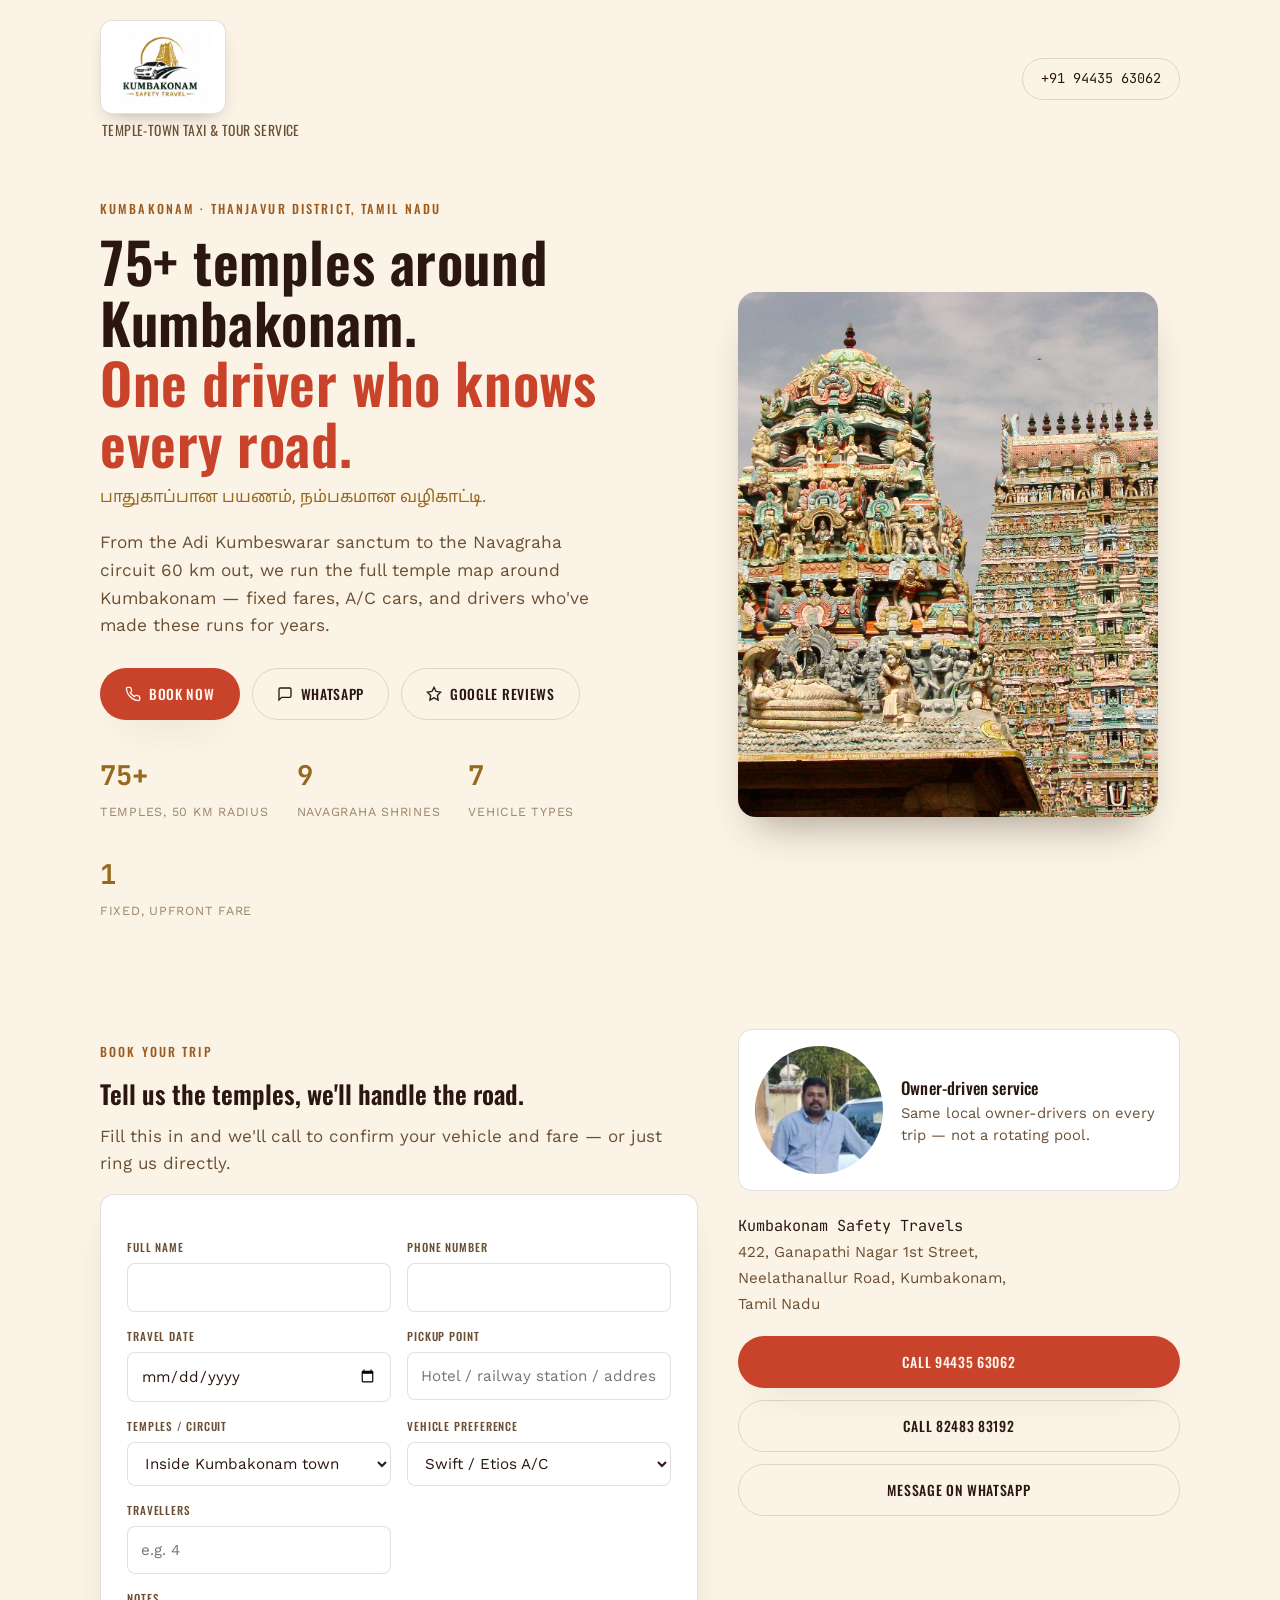
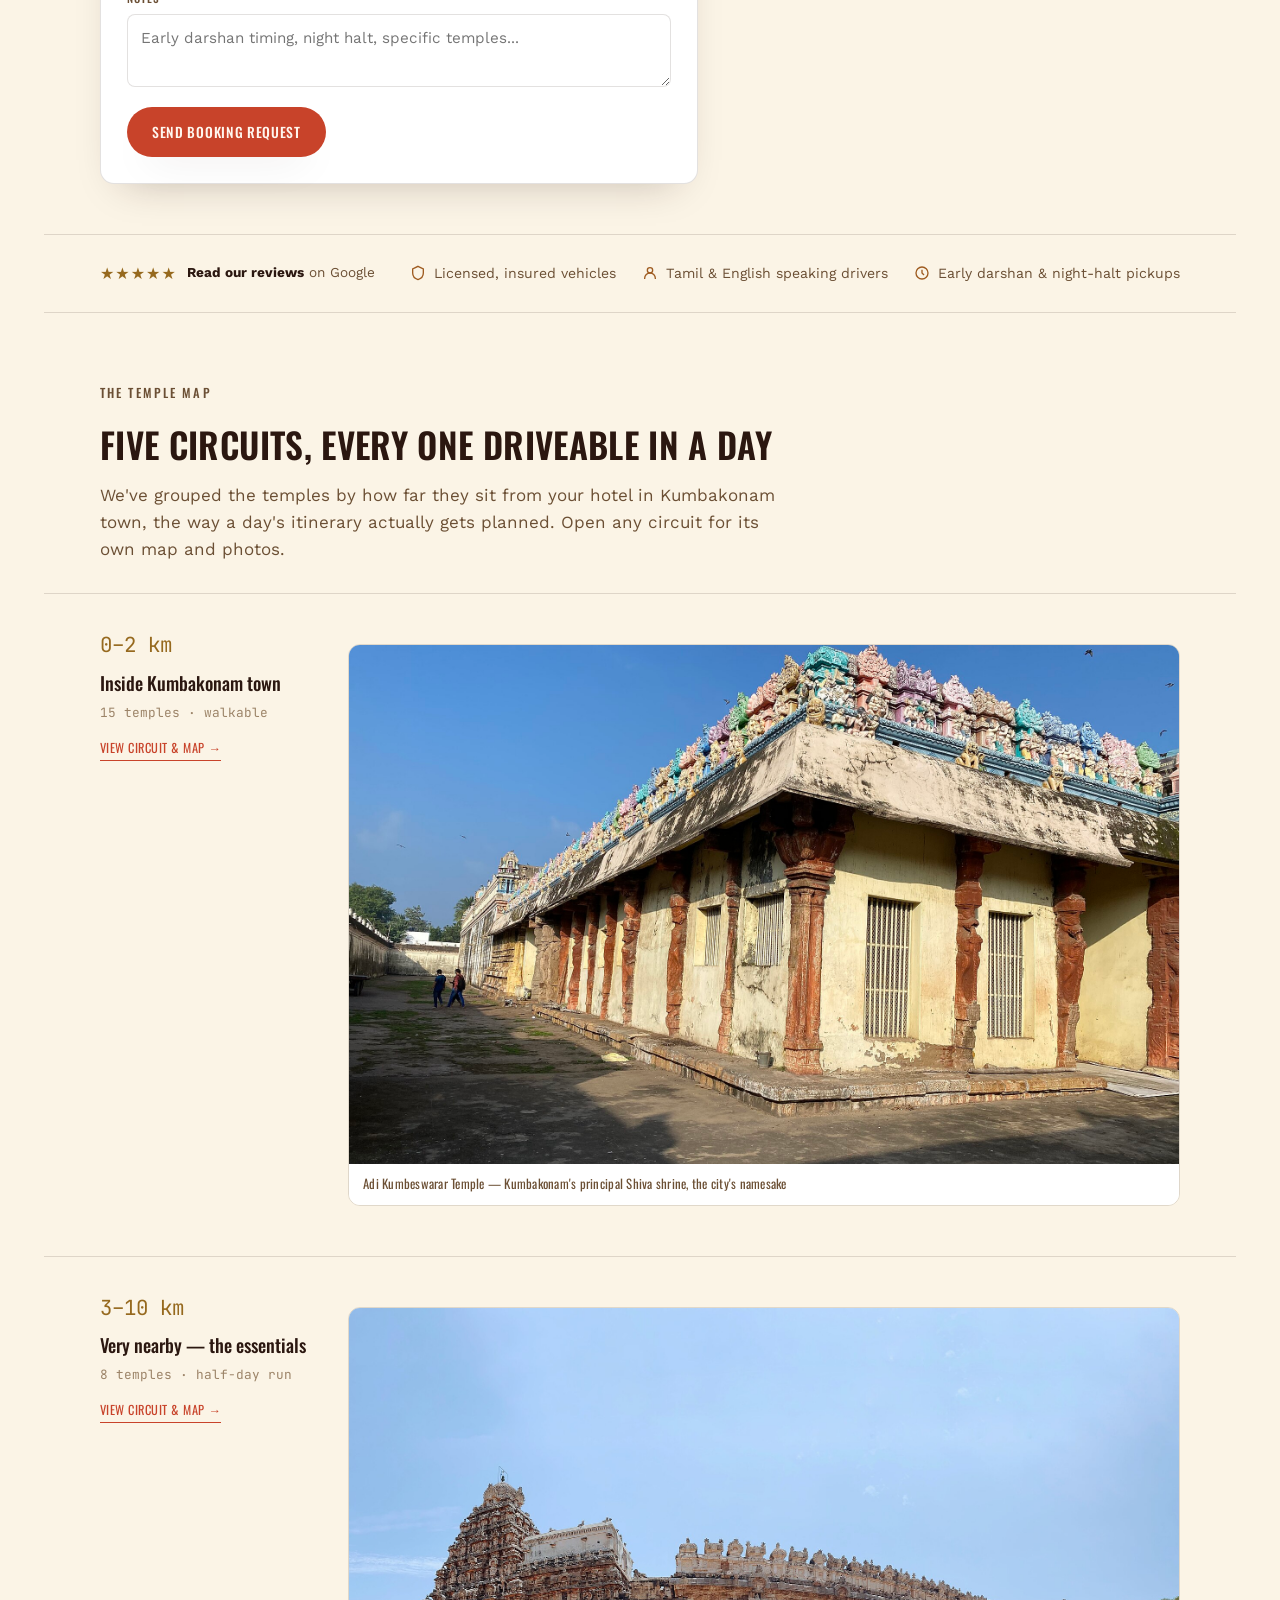
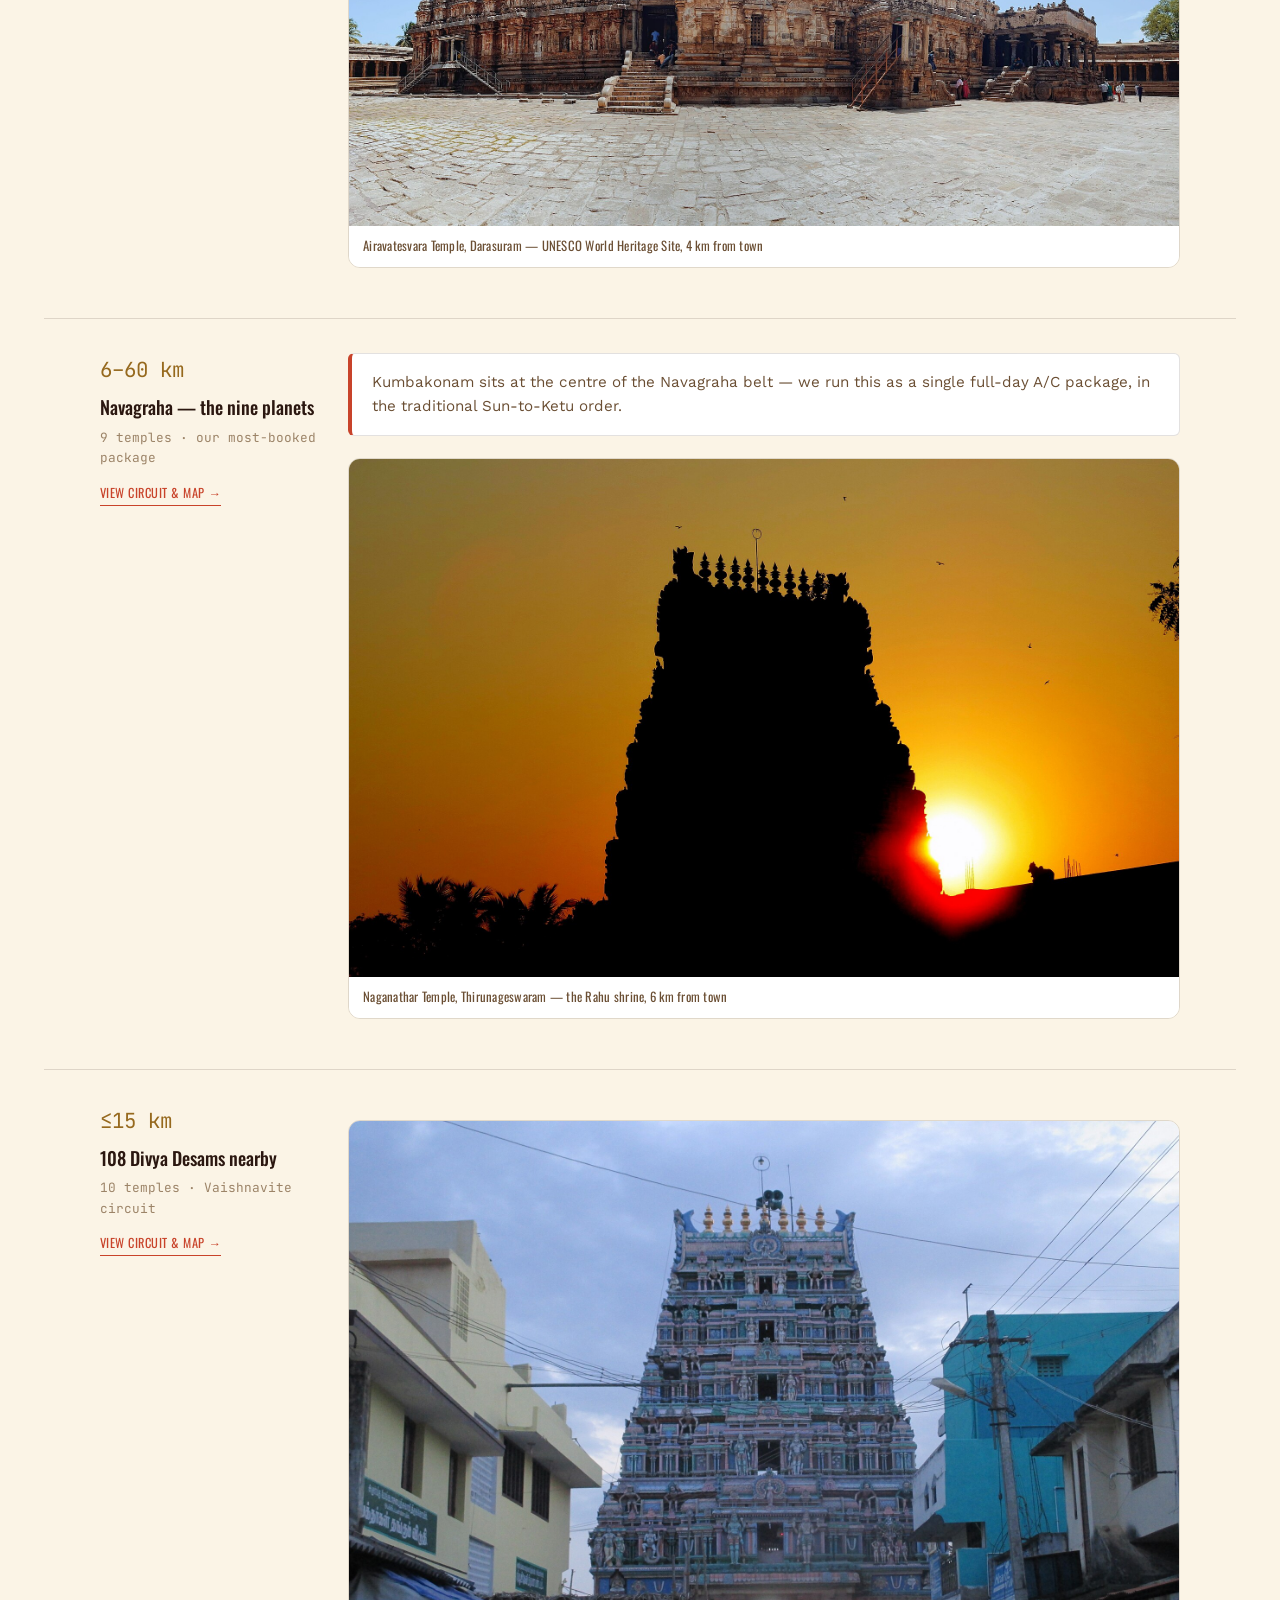
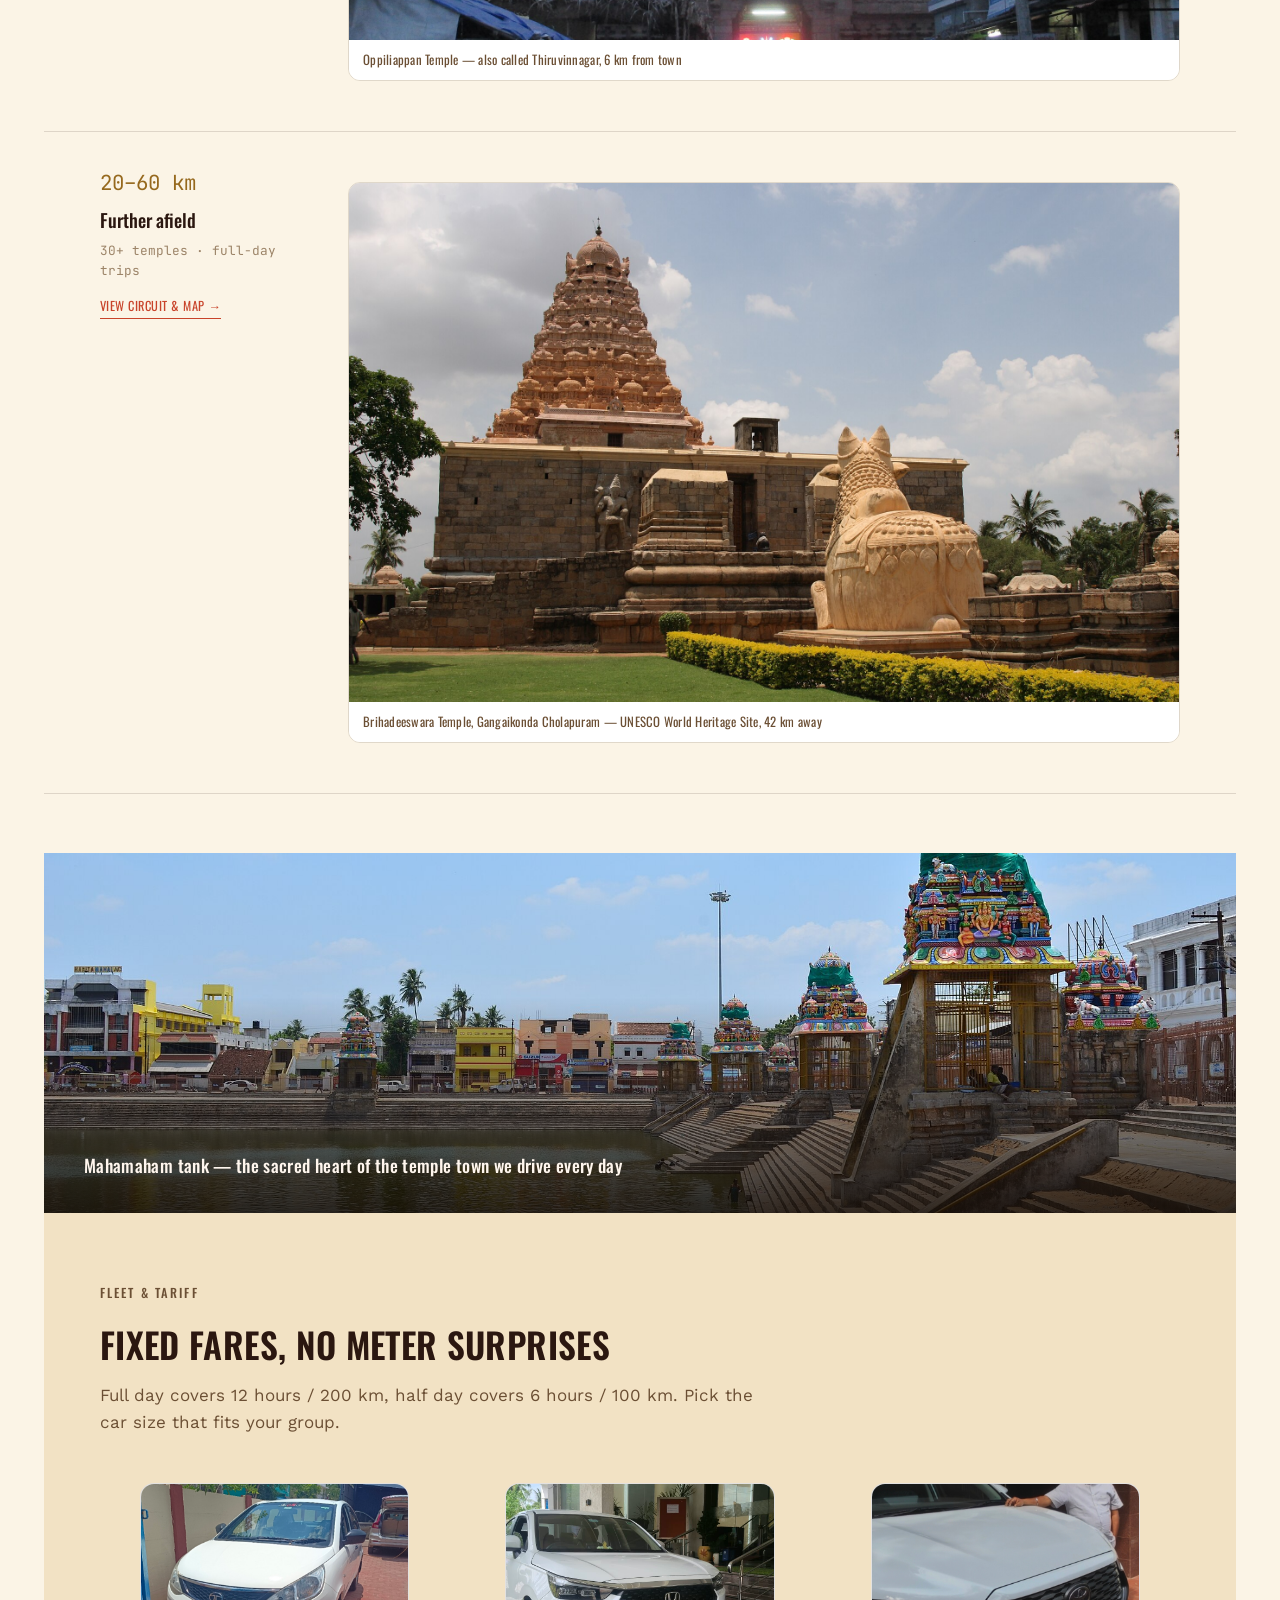
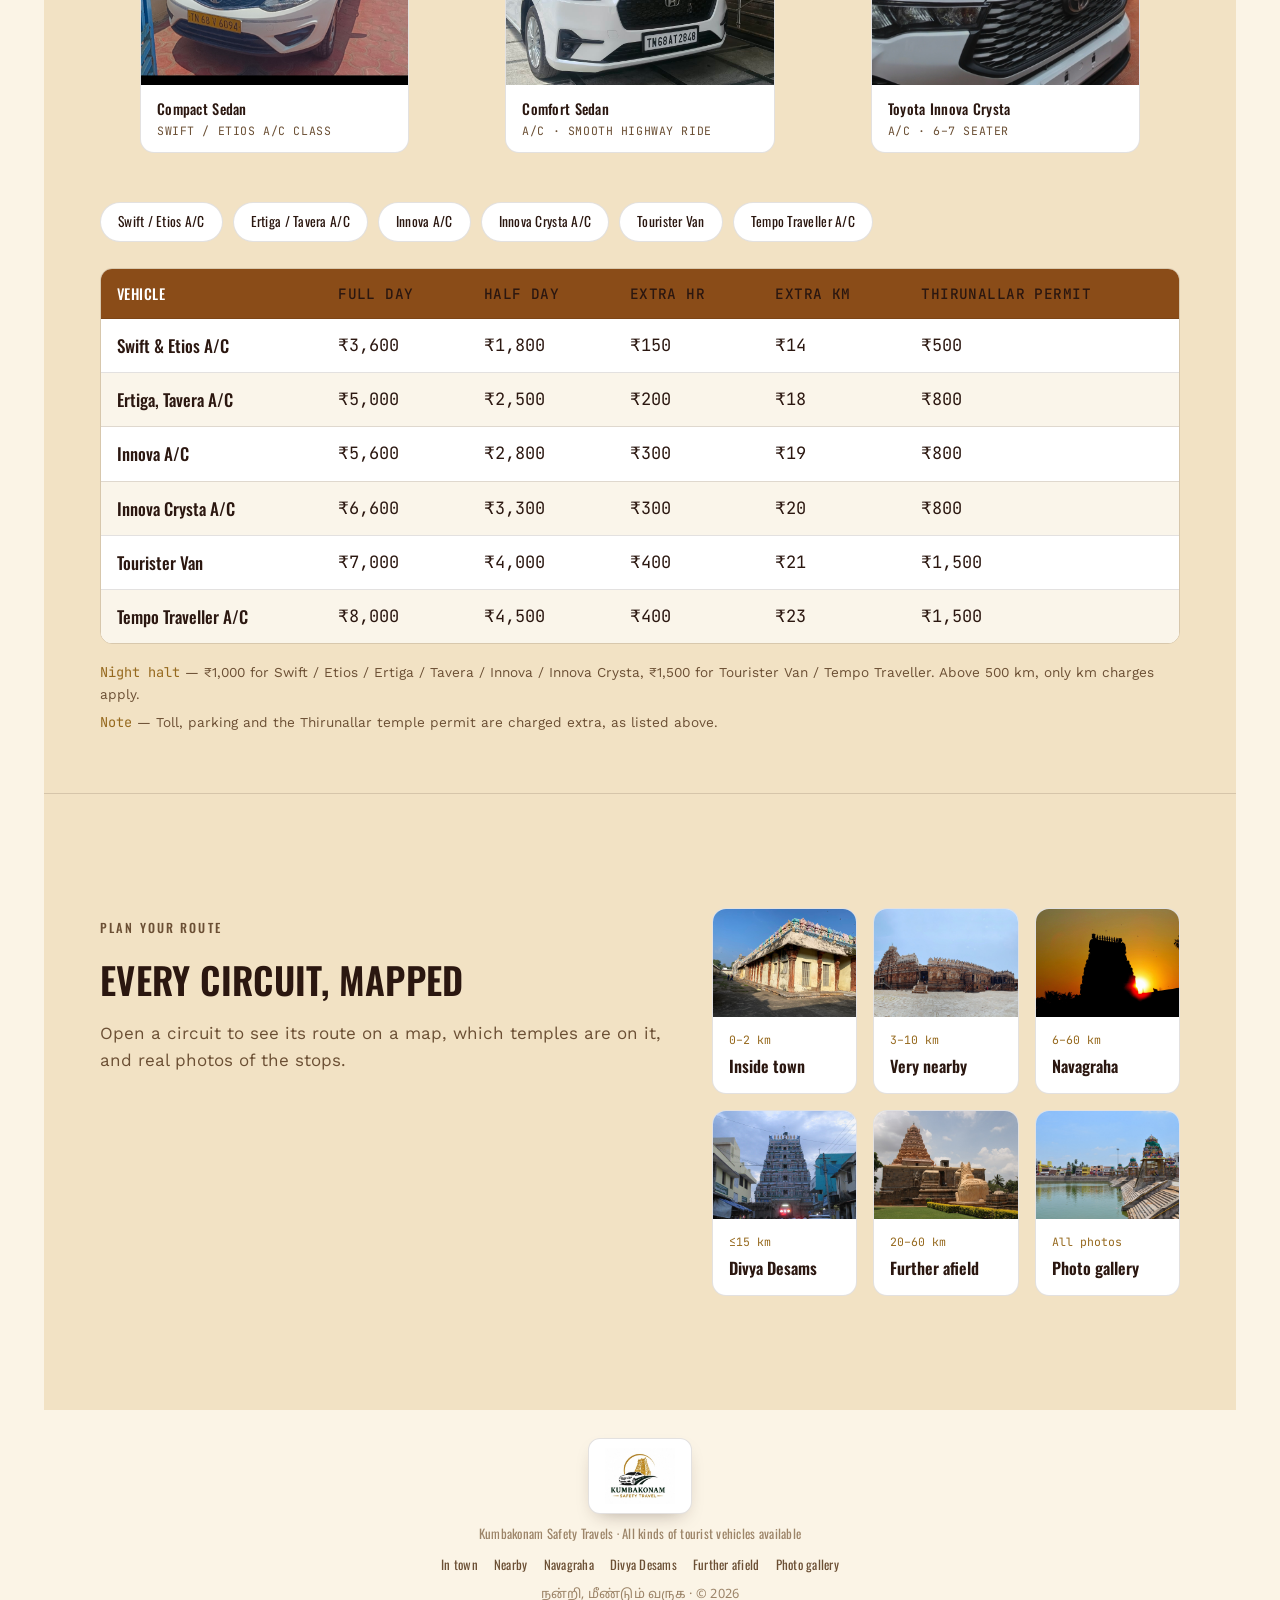
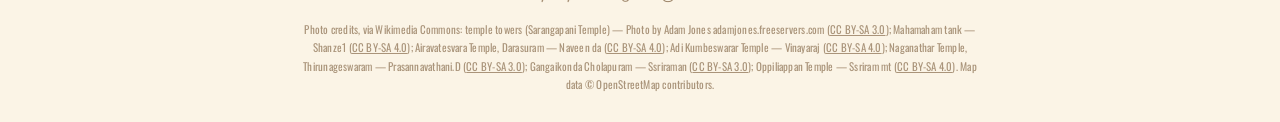
==== index.html @ 0b59eb13 "Crop owner photo to a proper face closeup, widen gutter to 32px The original owner photo was a wide " ====
<!doctype html>
<html lang="en">
<head>
<meta charset="UTF-8">
<meta name="viewport" content="width=device-width, initial-scale=1">
<title>Kumbakonam Safety Travels</title>
<link rel="preconnect" href="https://fonts.googleapis.com">
<link rel="preconnect" href="https://fonts.gstatic.com" crossorigin>
<link rel="stylesheet" href="https://fonts.googleapis.com/css2?family=Oswald:wght@300;400;500;600;700&family=Work+Sans:wght@400;500;600;700&family=JetBrains+Mono:wght@400;500;600&family=Noto+Sans+Tamil:wght@400;500;600&display=swap">
<link rel="stylesheet" href="site.css">
</head>
<body>

<header class="site">
  <a class="brand-link" href="index.html">
    <div class="brand">
      <span class="logo-plate"><img src="logo.jpeg" alt="Kumbakonam Safety Travels logo"></span>
      <span class="brand-text">Temple-town taxi &amp; tour service</span>
    </div>
  </a>
  <a class="header-call mono" href="tel:+919443563062">+91 94435 63062</a>
</header>

<main>
  <section class="hero">
    <div>
      <p class="eyebrow">Kumbakonam &middot; Thanjavur District, Tamil Nadu</p>
      <h1>75+ temples around Kumbakonam.<br><em>One driver who knows every road.</em></h1>
      <p class="tamil-line">பாதுகாப்பான பயணம், நம்பகமான வழிகாட்டி.</p>
      <p class="lede">From the Adi Kumbeswarar sanctum to the Navagraha circuit 60&nbsp;km out, we run the full temple map around Kumbakonam &mdash; fixed fares, A/C cars, and drivers who've made these runs for years.</p>
      <div class="cta-row">
        <a class="btn btn-primary" href="#booking">
          <svg viewBox="0 0 24 24" fill="none" stroke="currentColor" stroke-width="2"><path d="M22 16.92v3a2 2 0 0 1-2.18 2 19.8 19.8 0 0 1-8.63-3.07 19.5 19.5 0 0 1-6-6 19.8 19.8 0 0 1-3.07-8.67A2 2 0 0 1 4.11 2h3a2 2 0 0 1 2 1.72c.127.96.361 1.903.7 2.81a2 2 0 0 1-.45 2.11L8.09 9.91a16 16 0 0 0 6 6l1.27-1.27a2 2 0 0 1 2.11-.45c.907.339 1.85.573 2.81.7A2 2 0 0 1 22 16.92z"/></svg>
          Book now
        </a>
        <a class="btn btn-ghost" href="https://wa.me/919443563062?text=Vanakkam%2C%20I%27d%20like%20to%20book%20a%20temple%20tour%20taxi" target="_blank" rel="noopener">
          <svg viewBox="0 0 24 24" fill="none" stroke="currentColor" stroke-width="2"><path d="M21 15a2 2 0 0 1-2 2H7l-4 4V5a2 2 0 0 1 2-2h14a2 2 0 0 1 2 2z"/></svg>
          WhatsApp
        </a>
        <a class="btn btn-ghost" href="https://g.page/r/CbF5g-I5_sX_EBM/review" target="_blank" rel="noopener">
          <svg viewBox="0 0 24 24" fill="none" stroke="currentColor" stroke-width="2"><polygon points="12 2 15.09 8.26 22 9.27 17 14.14 18.18 21.02 12 17.77 5.82 21.02 7 14.14 2 9.27 8.91 8.26 12 2"/></svg>
          Google Reviews
        </a>
      </div>
      <div class="stat-row">
        <div class="stat"><b class="mono">75+</b><span>Temples, 50&nbsp;km radius</span></div>
        <div class="stat"><b class="mono">9</b><span>Navagraha shrines</span></div>
        <div class="stat"><b class="mono">7</b><span>Vehicle types</span></div>
        <div class="stat"><b class="mono">1</b><span>Fixed, upfront fare</span></div>
      </div>
    </div>
    <div class="gopuram-wrap">
      <img src="gopurams-skyline.jpg" alt="Sarangapani Temple's twin gopuram towers in Kumbakonam" loading="lazy">
    </div>
  </section>

  <section class="booking-section" id="booking">
    <div class="booking-grid">
      <div>
        <p class="eyebrow">Book your trip</p>
        <h2>Tell us the temples, we'll handle the road.</h2>
        <p style="color:var(--ink-soft); margin-top:8px;">Fill this in and we'll call to confirm your vehicle and fare &mdash; or just ring us directly.</p>
        <form id="booking-form" class="form-card" autocomplete="on">
          <input class="honey" type="text" name="_honey" tabindex="-1" autocomplete="off">
          <input type="hidden" name="_subject" value="New booking request - Kumbakonam Safety Travels">
          <input type="hidden" name="_template" value="table">
          <input type="hidden" name="_captcha" value="false">
          <div class="form-grid">
            <div class="field">
              <label for="bf-name">Full name</label>
              <input id="bf-name" name="Name" type="text" required>
            </div>
            <div class="field">
              <label for="bf-phone">Phone number</label>
              <input id="bf-phone" name="Phone" type="tel" inputmode="tel" required>
            </div>
            <div class="field">
              <label for="bf-date">Travel date</label>
              <input id="bf-date" name="Travel date" type="date">
            </div>
            <div class="field">
              <label for="bf-pickup">Pickup point</label>
              <input id="bf-pickup" name="Pickup point" type="text" placeholder="Hotel / railway station / address">
            </div>
            <div class="field">
              <label for="bf-circuit">Temples / circuit</label>
              <select id="bf-circuit" name="Circuit">
                <option>Inside Kumbakonam town</option>
                <option>Very nearby (Darasuram, Swamimalai...)</option>
                <option>Navagraha &ndash; nine planets</option>
                <option>108 Divya Desams</option>
                <option>Further afield (Mannargudi, Gangaikonda Cholapuram...)</option>
                <option>Not sure &ndash; suggest an itinerary</option>
              </select>
            </div>
            <div class="field">
              <label for="bf-vehicle">Vehicle preference</label>
              <select id="bf-vehicle" name="Vehicle">
                <option>Swift / Etios A/C</option>
                <option>Ertiga / Tavera A/C</option>
                <option>Innova A/C</option>
                <option>Innova Crysta A/C</option>
                <option>Tourister Van</option>
                <option>Tempo Traveller A/C</option>
                <option>Not sure &ndash; recommend one</option>
              </select>
            </div>
            <div class="field">
              <label for="bf-count">Travellers</label>
              <input id="bf-count" name="Travellers" type="number" min="1" max="30" placeholder="e.g. 4">
            </div>
            <div class="field full">
              <label for="bf-notes">Notes</label>
              <textarea id="bf-notes" name="Notes" placeholder="Early darshan timing, night halt, specific temples..."></textarea>
            </div>
          </div>
          <div class="form-submit">
            <button type="submit" class="btn btn-primary">Send booking request</button>
            <span class="form-status" id="bf-status" role="status" aria-live="polite"></span>
          </div>
        </form>
      </div>
      <div>
        <div class="owner-card">
          <img src="owner-avatar.jpeg" alt="Owner of Kumbakonam Safety Travels, close-up">
          <p><strong>Owner-driven service</strong>Same local owner-drivers on every trip &mdash; not a rotating pool.</p>
        </div>
        <div class="addr">
          <span class="mono">Kumbakonam Safety Travels</span><br>
          422, Ganapathi Nagar 1st Street,<br>
          Neelathanallur Road, Kumbakonam,<br>
          Tamil Nadu
        </div>
        <div class="cta-actions" style="margin-top:18px;">
          <a class="btn btn-primary" href="tel:+919443563062">Call 94435 63062</a>
          <a class="btn btn-ghost" href="tel:+918248383192">Call 82483 83192</a>
          <a class="btn btn-ghost" href="https://wa.me/919443563062?text=Vanakkam%2C%20I%27d%20like%20to%20book%20a%20temple%20tour%20taxi" target="_blank" rel="noopener">Message on WhatsApp</a>
        </div>
      </div>
    </div>
  </section>

  <div class="trust">
    <div class="trust-inner">
      <a class="rating-badge" href="https://g.page/r/CbF5g-I5_sX_EBM/review" target="_blank" rel="noopener">
        <span class="stars">&#9733;&#9733;&#9733;&#9733;&#9733;</span>
        <span class="label"><strong>Read our reviews</strong> on Google</span>
      </a>
      <div class="feature-list">
        <div class="feature"><svg viewBox="0 0 24 24" fill="none" stroke="currentColor" stroke-width="2"><path d="M12 2l8 4v6c0 5-3.5 8.5-8 10-4.5-1.5-8-5-8-10V6z"/></svg>Licensed, insured vehicles</div>
        <div class="feature"><svg viewBox="0 0 24 24" fill="none" stroke="currentColor" stroke-width="2"><circle cx="12" cy="8" r="4"/><path d="M4 21v-1a8 8 0 0 1 16 0v1"/></svg>Tamil &amp; English speaking drivers</div>
        <div class="feature"><svg viewBox="0 0 24 24" fill="none" stroke="currentColor" stroke-width="2"><circle cx="12" cy="12" r="9"/><path d="M12 7v5l3 3"/></svg>Early darshan &amp; night-halt pickups</div>
      </div>
    </div>
  </div>

  <section id="circuits">
    <div class="section-head">
      <p class="eyebrow">The temple map</p>
      <h2>Five circuits, every one driveable in a day</h2>
      <p>We've grouped the temples by how far they sit from your hotel in Kumbakonam town, the way a day's itinerary actually gets planned. Open any circuit for its own map and photos.</p>
    </div>

    <div class="zone">
      <div class="zone-inner">
        <div class="zone-label">
          <div class="range mono">0&ndash;2 km</div>
          <h3>Inside Kumbakonam town</h3>
          <div class="count mono">15 temples &middot; walkable</div>
          <a class="pkg-link" href="package-in-town.html">View circuit &amp; map &rarr;</a>
        </div>
        <div>
          <figure class="zone-photo">
            <img src="adi-kumbeswarar.jpg" alt="Painted temple corridor at Adi Kumbeswarar Temple, Kumbakonam" loading="lazy">
            <figcaption>Adi Kumbeswarar Temple &mdash; Kumbakonam's principal Shiva shrine, the city's namesake</figcaption>
          </figure>
        </div>
      </div>
    </div>

    <div class="zone">
      <div class="zone-inner">
        <div class="zone-label">
          <div class="range mono">3&ndash;10 km</div>
          <h3>Very nearby &mdash; the essentials</h3>
          <div class="count mono">8 temples &middot; half-day run</div>
          <a class="pkg-link" href="package-nearby.html">View circuit &amp; map &rarr;</a>
        </div>
        <div>
          <figure class="zone-photo">
            <img src="darasuram-panorama.jpg" alt="Airavatesvara Temple complex at Darasuram, pale stone courtyard" loading="lazy">
            <figcaption>Airavatesvara Temple, Darasuram &mdash; UNESCO World Heritage Site, 4 km from town</figcaption>
          </figure>
        </div>
      </div>
    </div>

    <div class="zone">
      <div class="zone-inner">
        <div class="zone-label">
          <div class="range mono">6&ndash;60 km</div>
          <h3>Navagraha &mdash; the nine planets</h3>
          <div class="count mono">9 temples &middot; our most-booked package</div>
          <a class="pkg-link" href="package-navagraha.html">View circuit &amp; map &rarr;</a>
        </div>
        <div>
          <div class="navagraha-note">Kumbakonam sits at the centre of the Navagraha belt &mdash; we run this as a single full-day A/C package, in the traditional Sun-to-Ketu order.</div>
          <figure class="zone-photo">
            <img src="thirunageswaram.jpg" alt="Silhouette of the Naganathar Temple gopuram at Thirunageswaram at sunset" loading="lazy">
            <figcaption>Naganathar Temple, Thirunageswaram &mdash; the Rahu shrine, 6 km from town</figcaption>
          </figure>
        </div>
      </div>
    </div>

    <div class="zone">
      <div class="zone-inner">
        <div class="zone-label">
          <div class="range mono">&le;15 km</div>
          <h3>108 Divya Desams nearby</h3>
          <div class="count mono">10 temples &middot; Vaishnavite circuit</div>
          <a class="pkg-link" href="package-divya-desam.html">View circuit &amp; map &rarr;</a>
        </div>
        <div>
          <figure class="zone-photo">
            <img src="oppiliappan.jpg" alt="Oppiliappan Temple gopuram tower at dusk, Thiruvinnagar" loading="lazy">
            <figcaption>Oppiliappan Temple &mdash; also called Thiruvinnagar, 6 km from town</figcaption>
          </figure>
        </div>
      </div>
    </div>

    <div class="zone">
      <div class="zone-inner">
        <div class="zone-label">
          <div class="range mono">20&ndash;60 km</div>
          <h3>Further afield</h3>
          <div class="count mono">30+ temples &middot; full-day trips</div>
          <a class="pkg-link" href="package-further.html">View circuit &amp; map &rarr;</a>
        </div>
        <div>
          <figure class="zone-photo">
            <img src="gangaikonda-front.jpg" alt="Brihadeeswara Temple tower and Nandi statue at Gangaikonda Cholapuram" loading="lazy">
            <figcaption>Brihadeeswara Temple, Gangaikonda Cholapuram &mdash; UNESCO World Heritage Site, 42 km away</figcaption>
          </figure>
        </div>
      </div>
    </div>
  </section>

  <div class="photo-band">
    <img src="mahamaham-tank.jpg" alt="Mahamaham tank with temple gopurams and the town behind it, Kumbakonam" loading="lazy">
    <p class="caption">Mahamaham tank &mdash; the sacred heart of the temple town we drive every day</p>
  </div>

  <section class="fleet-wrap">
    <div class="section-head">
      <p class="eyebrow">Fleet &amp; tariff</p>
      <h2>Fixed fares, no meter surprises</h2>
      <p>Full day covers 12 hours / 200 km, half day covers 6 hours / 100 km. Pick the car size that fits your group.</p>
    </div>
    <div class="fleet-gallery">
      <figure class="fleet-photo">
        <img src="fleet-sedan-1.jpeg" alt="Our compact sedan, parked and ready for a trip">
        <figcaption>Compact Sedan<span>Swift / Etios A/C class</span></figcaption>
      </figure>
      <figure class="fleet-photo">
        <img src="fleet-sedan-2.jpeg" alt="Our comfort sedan at pickup">
        <figcaption>Comfort Sedan<span>A/C &middot; smooth highway ride</span></figcaption>
      </figure>
      <figure class="fleet-photo">
        <img src="fleet-innova.jpeg" alt="Our Toyota Innova Crysta, ready for a group trip">
        <figcaption>Toyota Innova Crysta<span>A/C &middot; 6&ndash;7 seater</span></figcaption>
      </figure>
    </div>
    <div class="fleet-list">
      <span class="fleet-pill">Swift / Etios A/C</span>
      <span class="fleet-pill">Ertiga / Tavera A/C</span>
      <span class="fleet-pill">Innova A/C</span>
      <span class="fleet-pill">Innova Crysta A/C</span>
      <span class="fleet-pill">Tourister Van</span>
      <span class="fleet-pill">Tempo Traveller A/C</span>
    </div>
    <div class="table-scroll">
      <table class="tariff">
        <thead>
          <tr>
            <th>Vehicle</th>
            <th class="num">Full day</th>
            <th class="num">Half day</th>
            <th class="num">Extra hr</th>
            <th class="num">Extra km</th>
            <th class="num">Thirunallar permit</th>
          </tr>
        </thead>
        <tbody>
          <tr><td class="vname">Swift &amp; Etios A/C</td><td class="num" data-label="Full day">&#8377;3,600</td><td class="num" data-label="Half day">&#8377;1,800</td><td class="num" data-label="Extra hr">&#8377;150</td><td class="num" data-label="Extra km">&#8377;14</td><td class="num" data-label="Thirunallar permit">&#8377;500</td></tr>
          <tr><td class="vname">Ertiga, Tavera A/C</td><td class="num" data-label="Full day">&#8377;5,000</td><td class="num" data-label="Half day">&#8377;2,500</td><td class="num" data-label="Extra hr">&#8377;200</td><td class="num" data-label="Extra km">&#8377;18</td><td class="num" data-label="Thirunallar permit">&#8377;800</td></tr>
          <tr><td class="vname">Innova A/C</td><td class="num" data-label="Full day">&#8377;5,600</td><td class="num" data-label="Half day">&#8377;2,800</td><td class="num" data-label="Extra hr">&#8377;300</td><td class="num" data-label="Extra km">&#8377;19</td><td class="num" data-label="Thirunallar permit">&#8377;800</td></tr>
          <tr><td class="vname">Innova Crysta A/C</td><td class="num" data-label="Full day">&#8377;6,600</td><td class="num" data-label="Half day">&#8377;3,300</td><td class="num" data-label="Extra hr">&#8377;300</td><td class="num" data-label="Extra km">&#8377;20</td><td class="num" data-label="Thirunallar permit">&#8377;800</td></tr>
          <tr><td class="vname">Tourister Van</td><td class="num" data-label="Full day">&#8377;7,000</td><td class="num" data-label="Half day">&#8377;4,000</td><td class="num" data-label="Extra hr">&#8377;400</td><td class="num" data-label="Extra km">&#8377;21</td><td class="num" data-label="Thirunallar permit">&#8377;1,500</td></tr>
          <tr><td class="vname">Tempo Traveller A/C</td><td class="num" data-label="Full day">&#8377;8,000</td><td class="num" data-label="Half day">&#8377;4,500</td><td class="num" data-label="Extra hr">&#8377;400</td><td class="num" data-label="Extra km">&#8377;23</td><td class="num" data-label="Thirunallar permit">&#8377;1,500</td></tr>
        </tbody>
      </table>
    </div>
    <div class="tariff-notes">
      <div><span class="mono">Night halt</span> &mdash; &#8377;1,000 for Swift / Etios / Ertiga / Tavera / Innova / Innova Crysta, &#8377;1,500 for Tourister Van / Tempo Traveller. Above 500 km, only km charges apply.</div>
      <div><span class="mono">Note</span> &mdash; Toll, parking and the Thirunallar temple permit are charged extra, as listed above.</div>
    </div>
  </section>

  <section class="cta-band">
    <div class="wrap">
      <div class="section-head" style="margin-bottom:22px;">
        <p class="eyebrow">Plan your route</p>
        <h2>Every circuit, mapped</h2>
        <p>Open a circuit to see its route on a map, which temples are on it, and real photos of the stops.</p>
      </div>
      <div class="pkg-grid-nav">
        <a class="pkg-card" href="package-in-town.html">
          <img src="adi-kumbeswarar.jpg" alt="">
          <div class="pkg-card-body"><div class="range mono">0&ndash;2 km</div><h3>Inside town</h3></div>
        </a>
        <a class="pkg-card" href="package-nearby.html">
          <img src="darasuram-panorama.jpg" alt="">
          <div class="pkg-card-body"><div class="range mono">3&ndash;10 km</div><h3>Very nearby</h3></div>
        </a>
        <a class="pkg-card" href="package-navagraha.html">
          <img src="thirunageswaram.jpg" alt="">
          <div class="pkg-card-body"><div class="range mono">6&ndash;60 km</div><h3>Navagraha</h3></div>
        </a>
        <a class="pkg-card" href="package-divya-desam.html">
          <img src="oppiliappan.jpg" alt="">
          <div class="pkg-card-body"><div class="range mono">&le;15 km</div><h3>Divya Desams</h3></div>
        </a>
        <a class="pkg-card" href="package-further.html">
          <img src="gangaikonda-front.jpg" alt="">
          <div class="pkg-card-body"><div class="range mono">20&ndash;60 km</div><h3>Further afield</h3></div>
        </a>
        <a class="pkg-card" href="gallery.html">
          <img src="mahamaham-tank.jpg" alt="">
          <div class="pkg-card-body"><div class="range mono">All photos</div><h3>Photo gallery</h3></div>
        </a>
      </div>
    </div>
  </section>
</main>

<footer class="site">
  <span class="logo-plate"><img src="logo.jpeg" alt="Kumbakonam Safety Travels logo"></span>
  <p>Kumbakonam Safety Travels &middot; All kinds of tourist vehicles available</p>
  <nav>
    <a href="package-in-town.html">In town</a>
    <a href="package-nearby.html">Nearby</a>
    <a href="package-navagraha.html">Navagraha</a>
    <a href="package-divya-desam.html">Divya Desams</a>
    <a href="package-further.html">Further afield</a>
    <a href="gallery.html">Photo gallery</a>
  </nav>
  <p class="tamil">நன்றி, மீண்டும் வருக &middot; &copy; 2026</p>
  <p class="credits">Photo credits, via Wikimedia Commons: temple towers (Sarangapani Temple) &mdash; Photo by Adam Jones adamjones.freeservers.com (<a href="https://creativecommons.org/licenses/by-sa/3.0/" target="_blank" rel="noopener">CC BY-SA 3.0</a>); Mahamaham tank &mdash; Shanze1 (<a href="https://creativecommons.org/licenses/by-sa/4.0/" target="_blank" rel="noopener">CC BY-SA 4.0</a>); Airavatesvara Temple, Darasuram &mdash; Naveen da (<a href="https://creativecommons.org/licenses/by-sa/4.0/" target="_blank" rel="noopener">CC BY-SA 4.0</a>); Adi Kumbeswarar Temple &mdash; Vinayaraj (<a href="https://creativecommons.org/licenses/by-sa/4.0/" target="_blank" rel="noopener">CC BY-SA 4.0</a>); Naganathar Temple, Thirunageswaram &mdash; Prasannavathani.D (<a href="https://creativecommons.org/licenses/by-sa/3.0/" target="_blank" rel="noopener">CC BY-SA 3.0</a>); Gangaikonda Cholapuram &mdash; Ssriraman (<a href="https://creativecommons.org/licenses/by-sa/3.0/" target="_blank" rel="noopener">CC BY-SA 3.0</a>); Oppiliappan Temple &mdash; Ssriram mt (<a href="https://creativecommons.org/licenses/by-sa/4.0/" target="_blank" rel="noopener">CC BY-SA 4.0</a>). Map data &copy; OpenStreetMap contributors.</p>
</footer>

<script src="booking.js"></script>
</body>
</html>
---- site.css ----
:root{
  --bg:#FBF4E6;
  --bg-deep:#F2E2C4;
  --surface:#FFFFFF;
  --input-bg:#FFFFFF;
  --ink:#2B1710;
  --ink-soft:#6B4F34;
  --ink-faint:#9C8468;
  --on-light:#2B1710;
  --on-light-soft:#6B4F34;
  --line:rgba(43,23,16,0.14);
  --line-light:rgba(43,23,16,0.13);
  --primary:#9E5B20;
  --primary-deep:#8A4C18;
  --accent:#C8432A;
  --accent-ink:#FFF6EE;
  --maroon:#7A2518;
  --gold-soft:#96691E;
  --success:#2F7D4F;
  --shadow:0 18px 40px -22px rgba(43,23,16,0.28);
}

*{box-sizing:border-box;}
html{-webkit-text-size-adjust:100%;}
body{
  margin:0;
  background:var(--bg);
  color:var(--ink);
  font-family:"Work Sans","Noto Sans Tamil",system-ui,sans-serif;
  font-size:17px;
  line-height:1.6;
  padding-inline:32px;
}
@media (min-width:640px){ body{ padding-inline:44px; } }

h1,h2,h3,h4{ font-family:"Oswald",sans-serif; font-weight:600; text-wrap:balance; margin:0; }
a{ color:inherit; }
img{ max-width:100%; }
.mono{ font-family:"JetBrains Mono",ui-monospace,monospace; font-variant-numeric:tabular-nums; }
.wrap{ max-width:1080px; margin-inline:auto; }
.eyebrow{ font-family:"Oswald",sans-serif; font-weight:500; font-size:0.78rem; letter-spacing:0.17em; text-transform:uppercase; color:var(--primary); }
@media (prefers-reduced-motion:reduce){ *{ animation-duration:0.01ms !important; animation-iteration-count:1 !important; transition-duration:0.01ms !important; } }

/* ---------- header ---------- */
header.site{
  max-width:1080px; margin-inline:auto;
  display:flex; align-items:center; justify-content:space-between; gap:16px;
  padding-block:20px;
  flex-wrap:wrap;
}
.brand{ display:flex; flex-direction:column; align-items:flex-start; gap:8px; }
.brand-link{ text-decoration:none; }
.logo-plate{ background:#fff; border-radius:12px; padding:8px 14px; display:flex; align-items:center; box-shadow:0 8px 20px -10px rgba(43,23,16,0.4); border:1px solid var(--line-light); }
.logo-plate img{ display:block; height:76px; width:auto; }
.brand-text{ font-family:"Oswald",sans-serif; font-weight:400; font-size:0.86rem; letter-spacing:0.03em; line-height:1.2; color:var(--ink-soft); text-transform:uppercase; padding-left:2px; }
.header-call{
  font-family:"JetBrains Mono",monospace; font-size:0.85rem; text-decoration:none;
  border:1px solid var(--line); border-radius:999px; padding:9px 18px;
  color:var(--ink); transition:border-color .15s, color .15s;
}
.header-call:hover{ border-color:var(--accent); color:var(--accent); }

/* ---------- hero ---------- */
.hero{
  max-width:1080px; margin-inline:auto;
  display:grid; grid-template-columns:1.1fr 0.9fr; gap:48px; align-items:center;
  padding-block:28px 56px;
}
@media (max-width:760px){ .hero{ grid-template-columns:1fr; padding-block:12px 40px; } }
.hero h1{ font-size:clamp(2.2rem,5vw,3.5rem); line-height:1.08; letter-spacing:0.01em; }
.hero h1 em{ font-style:normal; color:var(--accent); }
.hero .tamil-line{ font-family:"Noto Sans Tamil","Work Sans",sans-serif; font-size:1.02rem; color:var(--gold-soft); margin-top:12px; }
.hero p.lede{ margin-top:18px; max-width:46ch; color:var(--ink-soft); font-size:1.08rem; }
.cta-row{ display:flex; flex-wrap:wrap; gap:12px; margin-top:28px; }
.btn{
  display:inline-flex; align-items:center; gap:8px; text-decoration:none;
  padding:14px 24px; border-radius:999px; font-family:"Oswald",sans-serif; font-weight:500; font-size:0.86rem;
  letter-spacing:0.05em; text-transform:uppercase; border:1px solid transparent; transition:transform .15s ease, box-shadow .15s ease, border-color .15s, color .15s;
}
.btn:active{ transform:translateY(1px); }
.btn-primary{ background:var(--accent); color:var(--accent-ink); box-shadow:var(--shadow); }
.btn-primary:hover{ box-shadow:0 20px 34px -16px rgba(200,67,42,0.4); }
.btn-ghost{ border-color:var(--line); color:var(--ink); }
.btn-ghost:hover{ border-color:var(--primary); color:var(--primary); }
.btn svg{ width:16px; height:16px; flex:none; }

.stat-row{ display:flex; gap:28px; margin-top:34px; flex-wrap:wrap; }
.stat{ min-width:84px; }
.stat b{ display:block; font-family:"JetBrains Mono",monospace; font-size:1.7rem; color:var(--gold-soft); }
.stat span{ font-size:0.78rem; color:var(--ink-faint); text-transform:uppercase; letter-spacing:0.06em; }

.gopuram-wrap{ display:flex; justify-content:center; }
.gopuram-wrap img{ width:min(100%,420px); aspect-ratio:4/5; object-fit:cover; border-radius:18px; display:block; box-shadow:0 24px 40px -18px rgba(43,23,16,0.4); }

.photo-band{ position:relative; height:clamp(220px,30vw,360px); overflow:hidden; margin-top:-1px; }
.photo-band img{ width:100%; height:100%; object-fit:cover; object-position:center 55%; display:block; }
.photo-band::after{ content:""; position:absolute; inset:0; background:linear-gradient(to top, rgba(20,12,6,0.85) 0%, rgba(20,12,6,0) 60%); }
.photo-band .caption{ position:absolute; left:32px; right:32px; bottom:16px; color:#FFF6EE; font-family:"Oswald",sans-serif; font-weight:500; font-size:0.95rem; letter-spacing:0.02em; z-index:1; text-wrap:balance; }
@media (min-width:640px){ .photo-band .caption{ left:40px; right:40px; font-size:1.1rem; } }
@media (max-width:560px){ .photo-band img{ object-position:center 38%; } }

.zone-photo{ margin:16px 0; border-radius:12px; overflow:hidden; border:1px solid var(--line-light); }
.zone-photo img{ width:100%; aspect-ratio:16/10; object-fit:cover; display:block; }
.zone-photo figcaption{ padding:10px 14px; background:var(--surface); color:var(--on-light-soft); font-size:0.8rem; font-family:"Oswald",sans-serif; letter-spacing:0.02em; }

footer.site{ padding-block:28px; text-align:center; display:flex; flex-direction:column; align-items:center; gap:10px; }
footer.site .logo-plate{ padding:9px 16px; }
footer.site .logo-plate img{ height:56px; }
footer.site p{ font-size:0.8rem; color:var(--ink-faint); margin:0; font-family:"Oswald",sans-serif; letter-spacing:0.02em; }
footer.site .tamil{ font-family:"Noto Sans Tamil","Work Sans",sans-serif; color:var(--ink-faint); }
footer.site nav{ display:flex; gap:16px; flex-wrap:wrap; justify-content:center; font-size:0.8rem; font-family:"Oswald",sans-serif; letter-spacing:0.02em; }
footer.site nav a{ text-decoration:none; color:var(--ink-soft); }
footer.site nav a:hover{ color:var(--accent); }
footer.site .credits{ font-size:0.68rem; color:var(--ink-faint); opacity:0.85; max-width:680px; line-height:1.7; margin-top:4px; }
footer.site .credits a{ color:inherit; }

/* ---------- booking form ---------- */
.form-card{ background:var(--surface); border:1px solid var(--line-light); border-radius:14px; padding:26px; box-shadow:var(--shadow); }
.form-grid{ display:grid; grid-template-columns:1fr 1fr; gap:16px; margin-top:18px; }
@media (max-width:560px){ .form-grid{ grid-template-columns:1fr; } }
.field{ display:flex; flex-direction:column; gap:6px; }
.field.full{ grid-column:1 / -1; }
.field label{ font-family:"Oswald",sans-serif; font-weight:500; font-size:0.7rem; letter-spacing:0.08em; text-transform:uppercase; color:var(--on-light-soft); }
.field input, .field select, .field textarea{
  font:inherit; font-size:0.95rem; color:var(--on-light); background:var(--input-bg);
  border:1px solid var(--line-light); border-radius:8px; padding:11px 13px; width:100%;
}
.field textarea{ resize:vertical; min-height:72px; }
.field input:focus, .field select:focus, .field textarea:focus{ outline:2px solid var(--accent); outline-offset:1px; }
.form-submit{ margin-top:20px; display:flex; align-items:center; gap:14px; flex-wrap:wrap; }
.form-submit .btn{ cursor:pointer; }
.form-submit .btn:disabled{ opacity:0.6; cursor:progress; }
.form-status{ font-size:0.86rem; font-family:"Work Sans",sans-serif; }
.form-status[data-state="ok"]{ color:var(--success); }
.form-status[data-state="err"]{ color:var(--accent); }
.honey{ position:absolute; left:-9999px; width:1px; height:1px; overflow:hidden; }

.booking-section{ padding-block:50px; }
.booking-grid{ max-width:1080px; margin-inline:auto; display:grid; grid-template-columns:1.15fr 0.85fr; gap:40px; align-items:start; }
@media (max-width:760px){ .booking-grid{ grid-template-columns:1fr; } }
.owner-card{ display:flex; align-items:center; gap:18px; background:var(--surface); border:1px solid var(--line-light); border-radius:14px; padding:16px; margin-bottom:22px; }
.owner-card img{ width:128px; height:128px; border-radius:50%; object-fit:cover; object-position:center; flex:none; }
.owner-card p{ margin:0; font-size:0.92rem; color:var(--on-light-soft); line-height:1.5; }
.owner-card p strong{ display:block; font-family:"Oswald",sans-serif; font-weight:500; color:var(--on-light); font-size:1.05rem; letter-spacing:0.01em; margin-bottom:2px; }
@media (max-width:420px){ .owner-card{ flex-direction:column; align-items:flex-start; text-align:left; } .owner-card img{ width:100px; height:100px; } }
.addr{ margin-top:0; color:var(--ink-soft); font-size:0.95rem; line-height:1.7; }
.addr .mono{ color:var(--ink); }
.cta-actions{ display:flex; flex-direction:column; gap:12px; justify-content:center; }
.cta-actions .btn{ justify-content:center; }

/* ---------- trust strip ---------- */
.trust{ border-top:1px solid var(--line); border-bottom:1px solid var(--line); padding-block:26px; }
.trust-inner{ max-width:1080px; margin-inline:auto; display:flex; gap:20px; flex-wrap:wrap; align-items:center; justify-content:space-between; }
.rating-badge{ display:flex; align-items:center; gap:10px; text-decoration:none; color:var(--ink); }
.rating-badge .stars{ color:var(--gold-soft); font-size:1rem; letter-spacing:1px; }
.rating-badge .label{ font-size:0.85rem; color:var(--ink-soft); }
.rating-badge .label strong{ color:var(--ink); }
.feature-list{ display:flex; gap:26px; flex-wrap:wrap; }
.feature{ display:flex; align-items:center; gap:8px; font-size:0.88rem; color:var(--ink-soft); }
.feature svg{ width:16px; height:16px; color:var(--primary); flex:none; }

/* ---------- section shell ---------- */
section{ padding-block:60px; }
.section-head{ max-width:1080px; margin-inline:auto; margin-bottom:30px; }
.section-head h2{ font-size:clamp(1.6rem,3.4vw,2.2rem); margin-top:8px; text-transform:uppercase; letter-spacing:0.01em; }
.section-head p{ color:var(--ink-soft); max-width:62ch; margin-top:10px; }

/* ---------- zones ---------- */
.zone{ border-top:1px solid var(--line); padding-block:34px; }
.zone:last-child{ border-bottom:1px solid var(--line); }
.zone-inner{ max-width:1080px; margin-inline:auto; display:grid; grid-template-columns:220px 1fr; gap:28px; }
@media (max-width:720px){ .zone-inner{ grid-template-columns:1fr; gap:14px; } }
.zone-label .range{ font-family:"JetBrains Mono",monospace; font-size:1.3rem; color:var(--gold-soft); }
.zone-label h3{ font-size:1.15rem; margin-top:6px; text-transform:none; font-weight:500; }
.zone-label .count{ font-size:0.8rem; color:var(--ink-faint); margin-top:6px; }
.zone-label .pkg-link{ display:inline-flex; align-items:center; gap:6px; margin-top:14px; font-family:"Oswald",sans-serif; font-size:0.78rem; letter-spacing:0.04em; text-transform:uppercase; color:var(--accent); text-decoration:none; border-bottom:1px solid currentColor; padding-bottom:2px; }
.zone-label .pkg-link:hover{ color:var(--maroon); }
.chip-grid{ display:flex; flex-wrap:wrap; gap:9px; align-content:flex-start; }
.chip{
  display:inline-flex; align-items:baseline; gap:6px;
  border:1px solid var(--line-light); border-radius:999px; padding:8px 14px;
  font-size:0.87rem; background:var(--surface); color:var(--on-light);
}
.chip .tag{ font-family:"JetBrains Mono",monospace; font-size:0.6rem; text-transform:uppercase; letter-spacing:0.05em; color:#fff; background:var(--primary-deep); border-radius:4px; padding:2px 6px; }
.chip .tag.gold{ background:var(--maroon); }
.chip .note{ color:var(--on-light-soft); font-size:0.8rem; }

/* ---------- navagraha ---------- */
.navagraha-note{ max-width:1080px; margin:0 auto 22px; background:var(--surface); border:1px solid var(--line-light); border-left:4px solid var(--accent); border-radius:6px; padding:16px 20px; color:var(--on-light-soft); font-size:0.95rem; }
.nav-list{ max-width:1080px; margin-inline:auto; display:grid; grid-template-columns:repeat(3,1fr); gap:1px; background:var(--line-light); border:1px solid var(--line-light); border-radius:12px; overflow:hidden; }
@media (max-width:760px){ .nav-list{ grid-template-columns:repeat(2,1fr); } }
@media (max-width:480px){ .nav-list{ grid-template-columns:1fr; } }
.nav-item{ background:var(--surface); padding:18px 18px; display:flex; gap:12px; align-items:flex-start; }
.nav-glyph{ font-size:1.5rem; color:var(--primary-deep); font-family:"JetBrains Mono",monospace; width:1.4em; text-align:center; flex:none; }
.nav-item .n{ font-family:"JetBrains Mono",monospace; font-size:0.68rem; color:var(--on-light-soft); }
.nav-item h4{ font-family:"Oswald",sans-serif; font-weight:500; font-size:1rem; margin:3px 0 2px; color:var(--on-light); }
.nav-item .place{ font-size:0.82rem; color:var(--on-light-soft); }
.nav-item .km{ font-family:"JetBrains Mono",monospace; font-size:0.78rem; color:var(--accent); margin-top:4px; }

/* ---------- fleet / tariff ---------- */
.fleet-wrap{ background:var(--bg-deep); }
.table-scroll{ max-width:1080px; margin-inline:auto; overflow-x:auto; border-radius:12px; border:1px solid var(--line-light); }
table.tariff{ border-collapse:collapse; width:100%; min-width:680px; background:var(--surface); }
table.tariff th, table.tariff td{ padding:13px 16px; text-align:left; border-bottom:1px solid var(--line-light); white-space:nowrap; }
table.tariff thead th{ background:var(--primary-deep); color:#fff; font-family:"Oswald",sans-serif; font-weight:500; font-size:0.9rem; text-transform:uppercase; letter-spacing:0.03em; }
table.tariff tbody tr:last-child td{ border-bottom:none; }
table.tariff tbody tr:nth-child(even){ background:color-mix(in srgb, var(--bg-deep) 35%, var(--surface)); }
table.tariff td.num, table.tariff th.num{ font-family:"JetBrains Mono",monospace; font-variant-numeric:tabular-nums; color:var(--on-light); }
table.tariff td.vname{ font-family:"Oswald",sans-serif; font-weight:500; color:var(--on-light); }
.tariff-notes{ max-width:1080px; margin:18px auto 0; display:grid; gap:6px; font-size:0.85rem; color:var(--ink-soft); }
.tariff-notes .mono{ color:var(--gold-soft); }
@media (max-width:640px){
  .table-scroll{ overflow-x:visible; border:none; }
  table.tariff{ min-width:0; display:block; width:100%; }
  table.tariff thead{ position:absolute; width:1px; height:1px; overflow:hidden; clip:rect(0 0 0 0); }
  table.tariff tbody{ display:flex; flex-direction:column; gap:12px; }
  table.tariff tr{ display:block; background:var(--surface); border:1px solid var(--line-light); border-radius:12px; padding:14px 16px; }
  table.tariff td{ display:flex; justify-content:space-between; align-items:baseline; gap:12px; border:none; padding:7px 0; white-space:normal; }
  table.tariff td.vname{ font-size:1.02rem; padding:0 0 10px; margin-bottom:6px; border-bottom:1px solid var(--line-light); display:block; }
  table.tariff td.num::before{ content:attr(data-label); font-family:"Oswald",sans-serif; font-size:0.72rem; letter-spacing:0.04em; text-transform:uppercase; color:var(--on-light-soft); }
}
.fleet-gallery{ max-width:1080px; margin:0 auto 32px; display:grid; grid-template-columns:repeat(3,1fr); gap:16px; }
@media (max-width:720px){ .fleet-gallery{ grid-template-columns:1fr; } }
.fleet-photo{ border-radius:14px; overflow:hidden; background:var(--surface); border:1px solid var(--line-light); }
.fleet-photo img{ display:block; width:100%; aspect-ratio:4/3; object-fit:cover; }
.fleet-photo figcaption{ padding:12px 16px; font-family:"Oswald",sans-serif; font-weight:500; font-size:0.9rem; color:var(--on-light); letter-spacing:0.02em; }
.fleet-photo figcaption span{ display:block; font-family:"JetBrains Mono",monospace; font-weight:400; font-size:0.72rem; color:var(--on-light-soft); text-transform:uppercase; letter-spacing:0.05em; margin-top:2px; }
.fleet-list{ max-width:1080px; margin:0 auto 26px; display:flex; flex-wrap:wrap; gap:10px; }
.fleet-pill{ border:1px solid var(--line-light); background:var(--surface); color:var(--on-light); border-radius:999px; padding:8px 17px; font-size:0.85rem; font-family:"Oswald",sans-serif; letter-spacing:0.02em; }

/* ---------- cta band ---------- */
.cta-band{ background:var(--bg-deep); border-top:1px solid var(--line); }
.cta-band .wrap{ padding-block:54px; display:grid; grid-template-columns:1.1fr 0.9fr; gap:40px; align-items:start; }
@media (max-width:760px){ .cta-band .wrap{ grid-template-columns:1fr; } }
.cta-band h2{ font-size:clamp(1.6rem,3.6vw,2.3rem); text-transform:uppercase; }

/* ---------- package pages ---------- */
.pkg-hero{ position:relative; max-width:1080px; margin:0 auto; border-radius:18px; overflow:hidden; margin-top:10px; }
.pkg-hero img{ width:100%; height:clamp(220px,38vw,420px); object-fit:cover; display:block; }
.pkg-hero::after{ content:""; position:absolute; inset:0; background:linear-gradient(to top, rgba(20,12,6,0.82) 0%, rgba(20,12,6,0.05) 55%); }
.pkg-hero .pkg-hero-text{ position:absolute; left:32px; right:32px; bottom:22px; color:#FFF6EE; z-index:1; }
.pkg-hero .pkg-hero-text .eyebrow{ color:var(--gold-soft); }
.pkg-hero h1{ font-size:clamp(1.8rem,4.4vw,2.8rem); color:#fff; margin-top:6px; }
.pkg-hero p{ color:#F0DFC8; margin-top:8px; max-width:56ch; font-size:0.98rem; }
@media (min-width:640px){ .pkg-hero .pkg-hero-text{ left:40px; right:40px; bottom:30px; } }

.pkg-stats{ max-width:1080px; margin:22px auto 0; display:flex; gap:28px; flex-wrap:wrap; }

.map-card{ max-width:1080px; margin:0 auto; border-radius:14px; overflow:hidden; border:1px solid var(--line-light); background:var(--surface); }
#map{ height:420px; width:100%; }
@media (max-width:560px){ #map{ height:320px; } }
.map-legend{ padding:14px 18px; display:flex; flex-wrap:wrap; gap:10px 18px; align-items:center; font-size:0.8rem; color:var(--on-light-soft); border-top:1px solid var(--line-light); }
.map-legend .dot{ display:inline-flex; align-items:center; justify-content:center; width:18px; height:18px; border-radius:50%; background:var(--accent); color:#fff; font-family:"JetBrains Mono",monospace; font-size:0.62rem; margin-right:5px; }
.map-pin-num{ background:var(--accent); color:#fff; border-radius:50%; width:22px; height:22px; display:flex; align-items:center; justify-content:center; font-family:"JetBrains Mono",monospace; font-size:0.72rem; font-weight:700; border:2px solid #fff; box-shadow:0 2px 6px rgba(0,0,0,0.35); }

.temple-list{ max-width:1080px; margin:28px auto 0; }
.temple-list h3{ font-size:1.05rem; margin-bottom:14px; }
.temple-rows{ display:grid; gap:1px; background:var(--line-light); border:1px solid var(--line-light); border-radius:12px; overflow:hidden; }
.temple-row{ background:var(--surface); display:flex; align-items:center; gap:14px; padding:13px 18px; }
.temple-row .idx{ width:26px; height:26px; border-radius:50%; background:var(--primary-deep); color:#fff; font-family:"JetBrains Mono",monospace; font-size:0.72rem; display:flex; align-items:center; justify-content:center; flex:none; }
.temple-row .idx.unpinned{ background:var(--line-light); color:var(--ink-faint); }
.temple-row .name{ font-family:"Oswald",sans-serif; font-weight:500; font-size:0.95rem; flex:1; min-width:160px; }
.temple-row .note{ color:var(--on-light-soft); font-size:0.82rem; }
.temple-row .dist{ font-family:"JetBrains Mono",monospace; font-size:0.82rem; color:var(--accent); margin-left:auto; }
.unpinned-note{ max-width:1080px; margin:14px auto 0; font-size:0.8rem; color:var(--ink-faint); }

.pkg-cta{ max-width:1080px; margin:40px auto 0; background:var(--surface); border:1px solid var(--line-light); border-radius:14px; padding:26px; display:flex; flex-wrap:wrap; gap:20px; align-items:center; justify-content:space-between; }
.pkg-cta p{ margin:0; color:var(--on-light-soft); font-size:0.95rem; max-width:46ch; }
.pkg-cta .actions{ display:flex; gap:10px; flex-wrap:wrap; }

.back-link{ max-width:1080px; margin:0 auto 14px; display:block; font-family:"Oswald",sans-serif; font-size:0.8rem; letter-spacing:0.04em; text-transform:uppercase; color:var(--ink-soft); text-decoration:none; }
.back-link:hover{ color:var(--accent); }

.pkg-grid-nav{ max-width:1080px; margin:0 auto; display:grid; grid-template-columns:repeat(3,1fr); gap:16px; }
@media (max-width:760px){ .pkg-grid-nav{ grid-template-columns:repeat(2,1fr); gap:12px; } }
@media (max-width:420px){ .pkg-grid-nav{ gap:9px; } }
.pkg-card{ display:block; text-decoration:none; color:inherit; border-radius:14px; overflow:hidden; border:1px solid var(--line-light); background:var(--surface); transition:box-shadow .15s ease, transform .15s ease; min-width:0; }
.pkg-card:hover{ box-shadow:var(--shadow); transform:translateY(-2px); }
.pkg-card img{ width:100%; aspect-ratio:4/3; object-fit:cover; display:block; }
.pkg-card .pkg-card-body{ padding:14px 16px; }
@media (max-width:420px){ .pkg-card .pkg-card-body{ padding:9px 10px; } }
.pkg-card .pkg-card-body .range{ font-family:"JetBrains Mono",monospace; font-size:0.72rem; color:var(--gold-soft); }
.pkg-card .pkg-card-body h3{ font-size:1.02rem; margin-top:4px; }
@media (max-width:420px){ .pkg-card .pkg-card-body h3{ font-size:0.86rem; } }

/* ---------- gallery page ---------- */
.gallery-grid{ max-width:1080px; margin:0 auto; display:grid; grid-template-columns:repeat(3,1fr); gap:16px; }
@media (max-width:760px){ .gallery-grid{ grid-template-columns:repeat(2,1fr); gap:12px; } }
@media (max-width:480px){ .gallery-grid{ grid-template-columns:1fr; } }
.gallery-item{ border-radius:14px; overflow:hidden; border:1px solid var(--line-light); background:var(--surface); }
.gallery-item img{ width:100%; aspect-ratio:4/3; object-fit:cover; display:block; }
.gallery-item figcaption{ padding:12px 16px; font-family:"Oswald",sans-serif; font-weight:500; font-size:0.9rem; color:var(--on-light); }
.gallery-item figcaption span{ display:block; font-family:"JetBrains Mono",monospace; font-weight:400; font-size:0.7rem; color:var(--on-light-soft); text-transform:uppercase; letter-spacing:0.04em; margin-top:4px; }
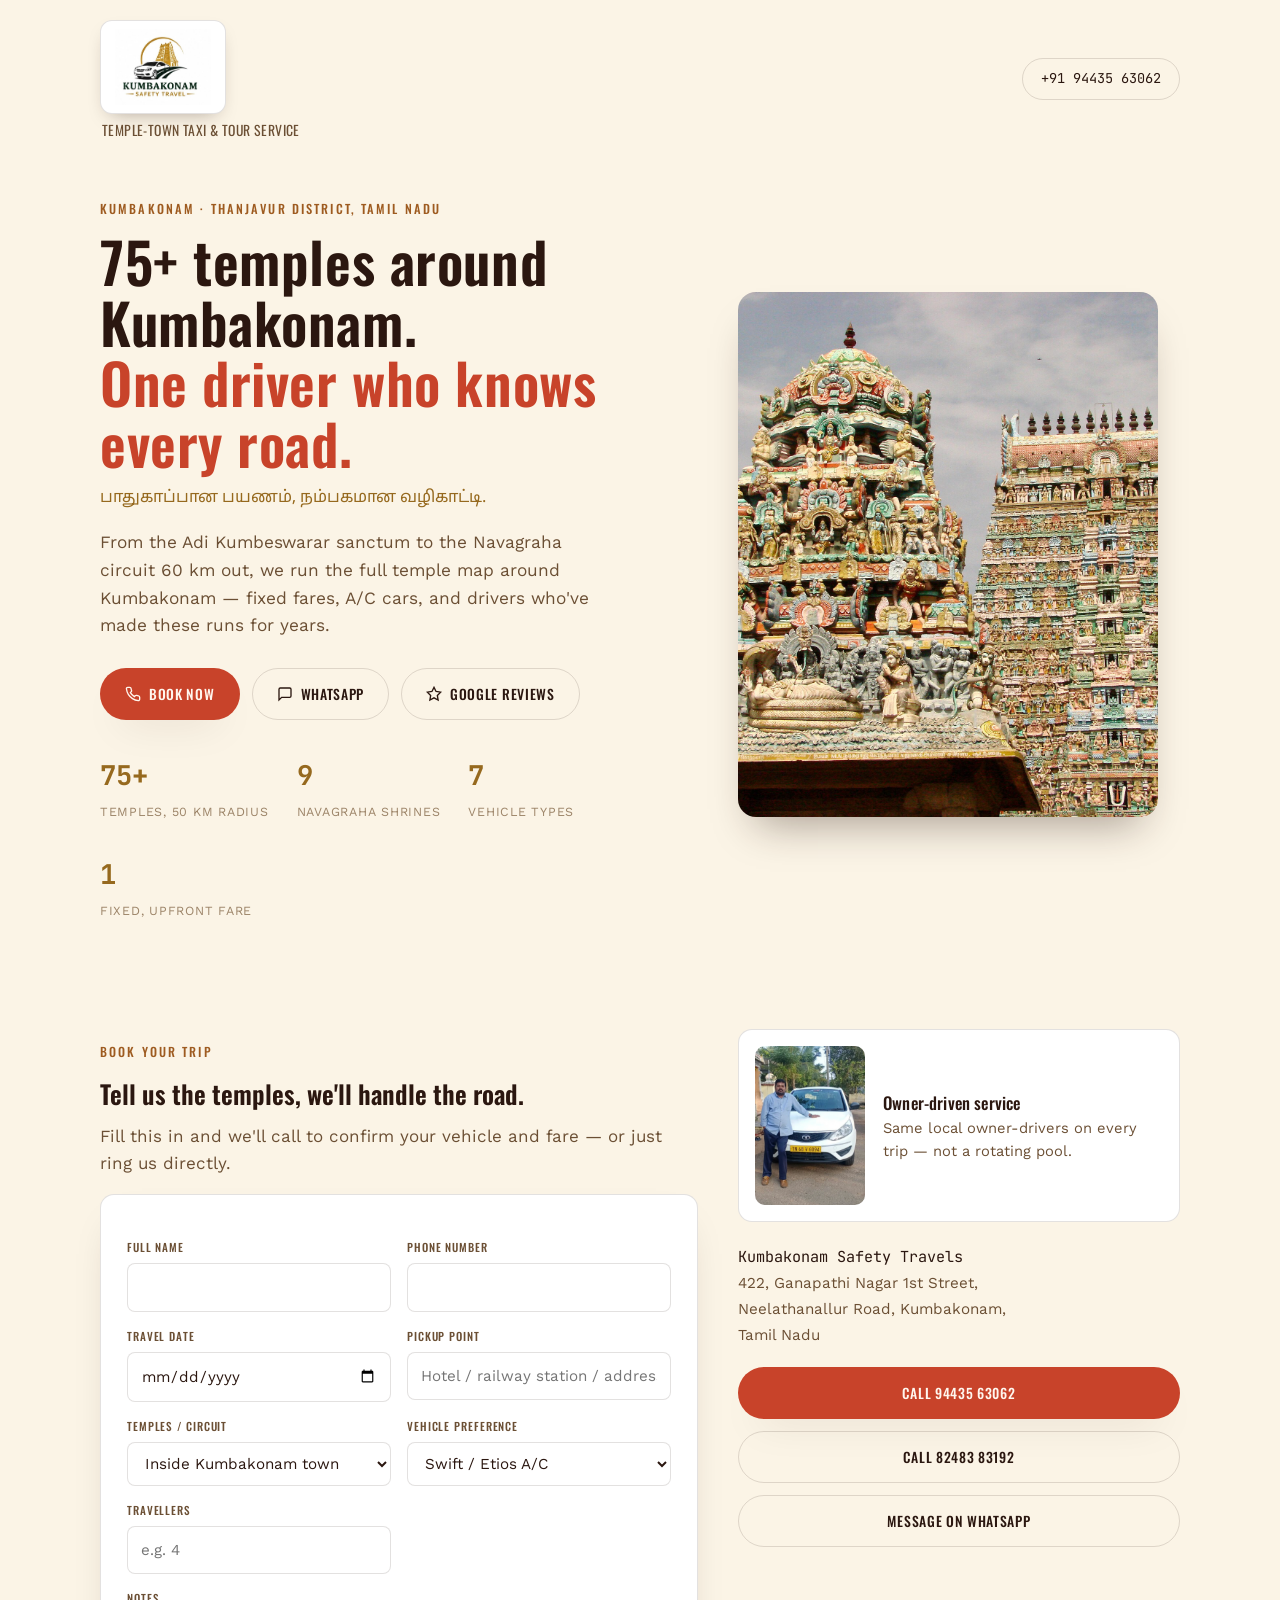
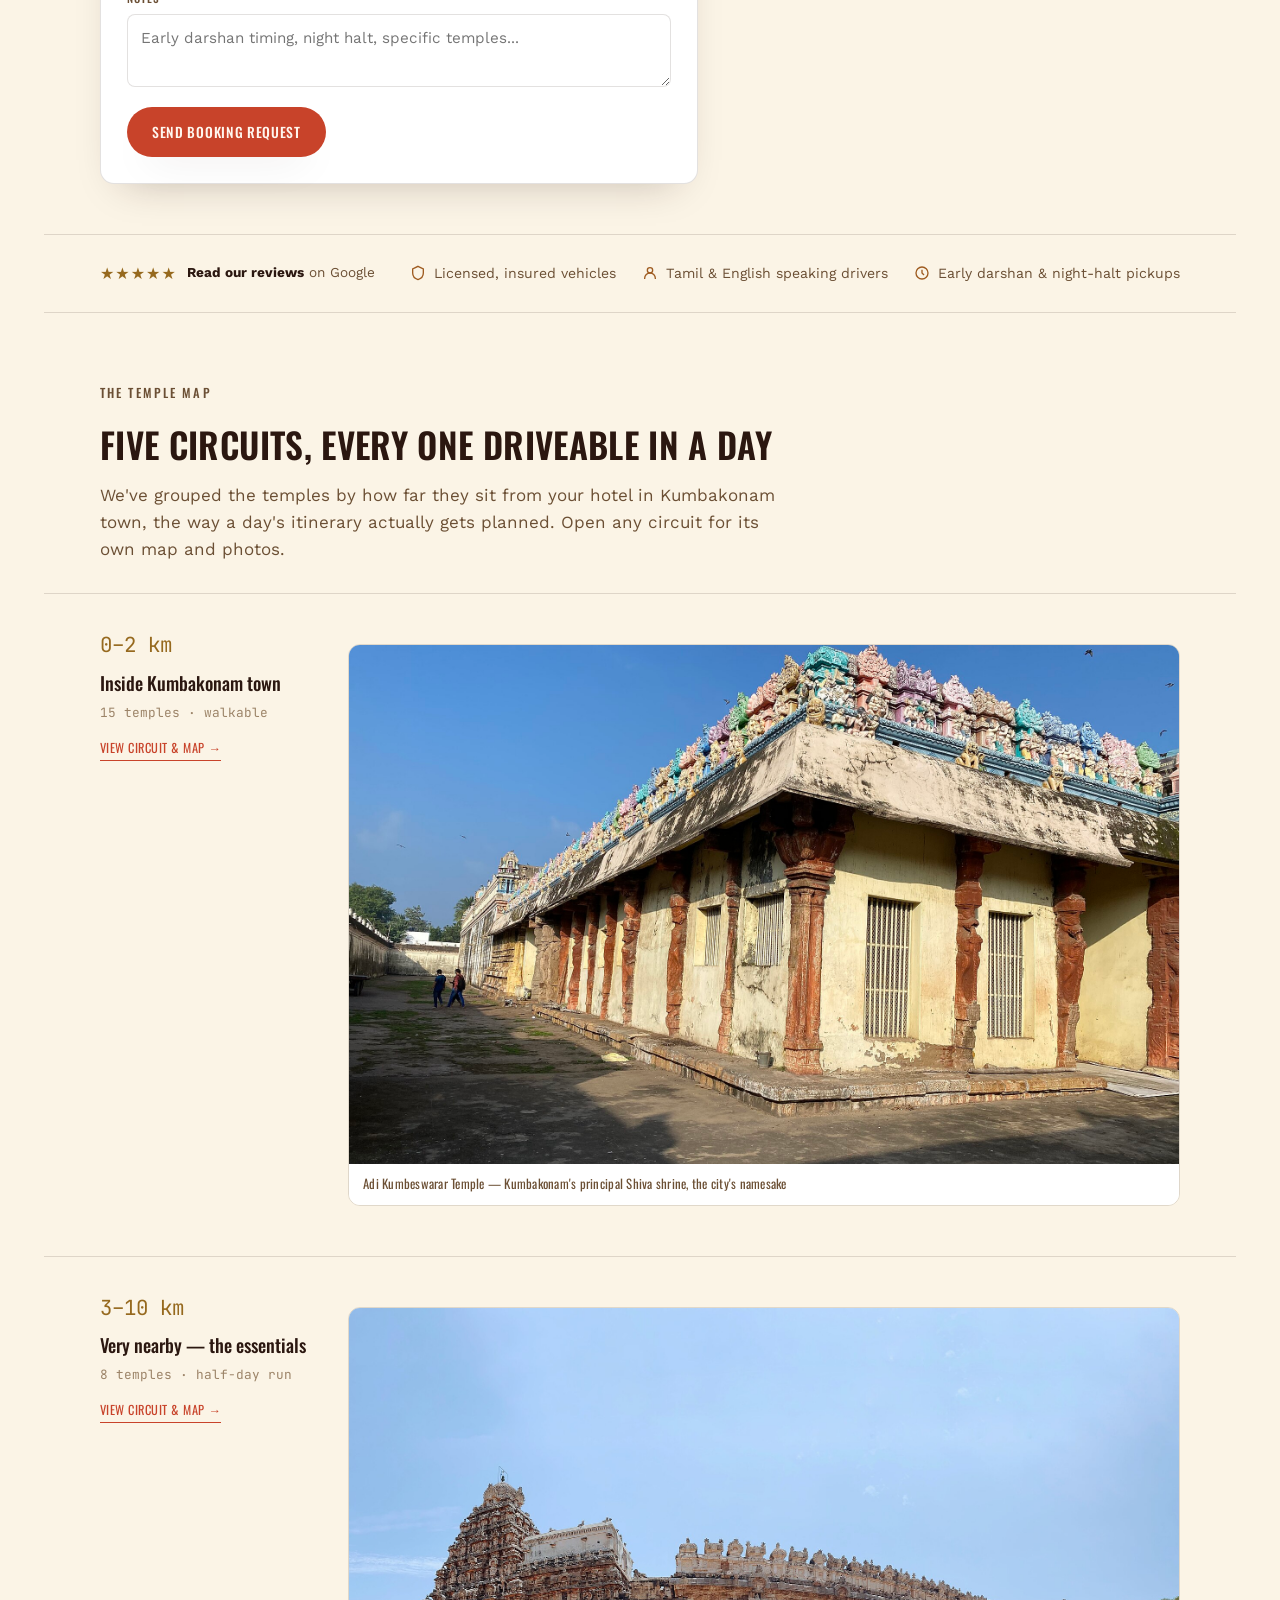
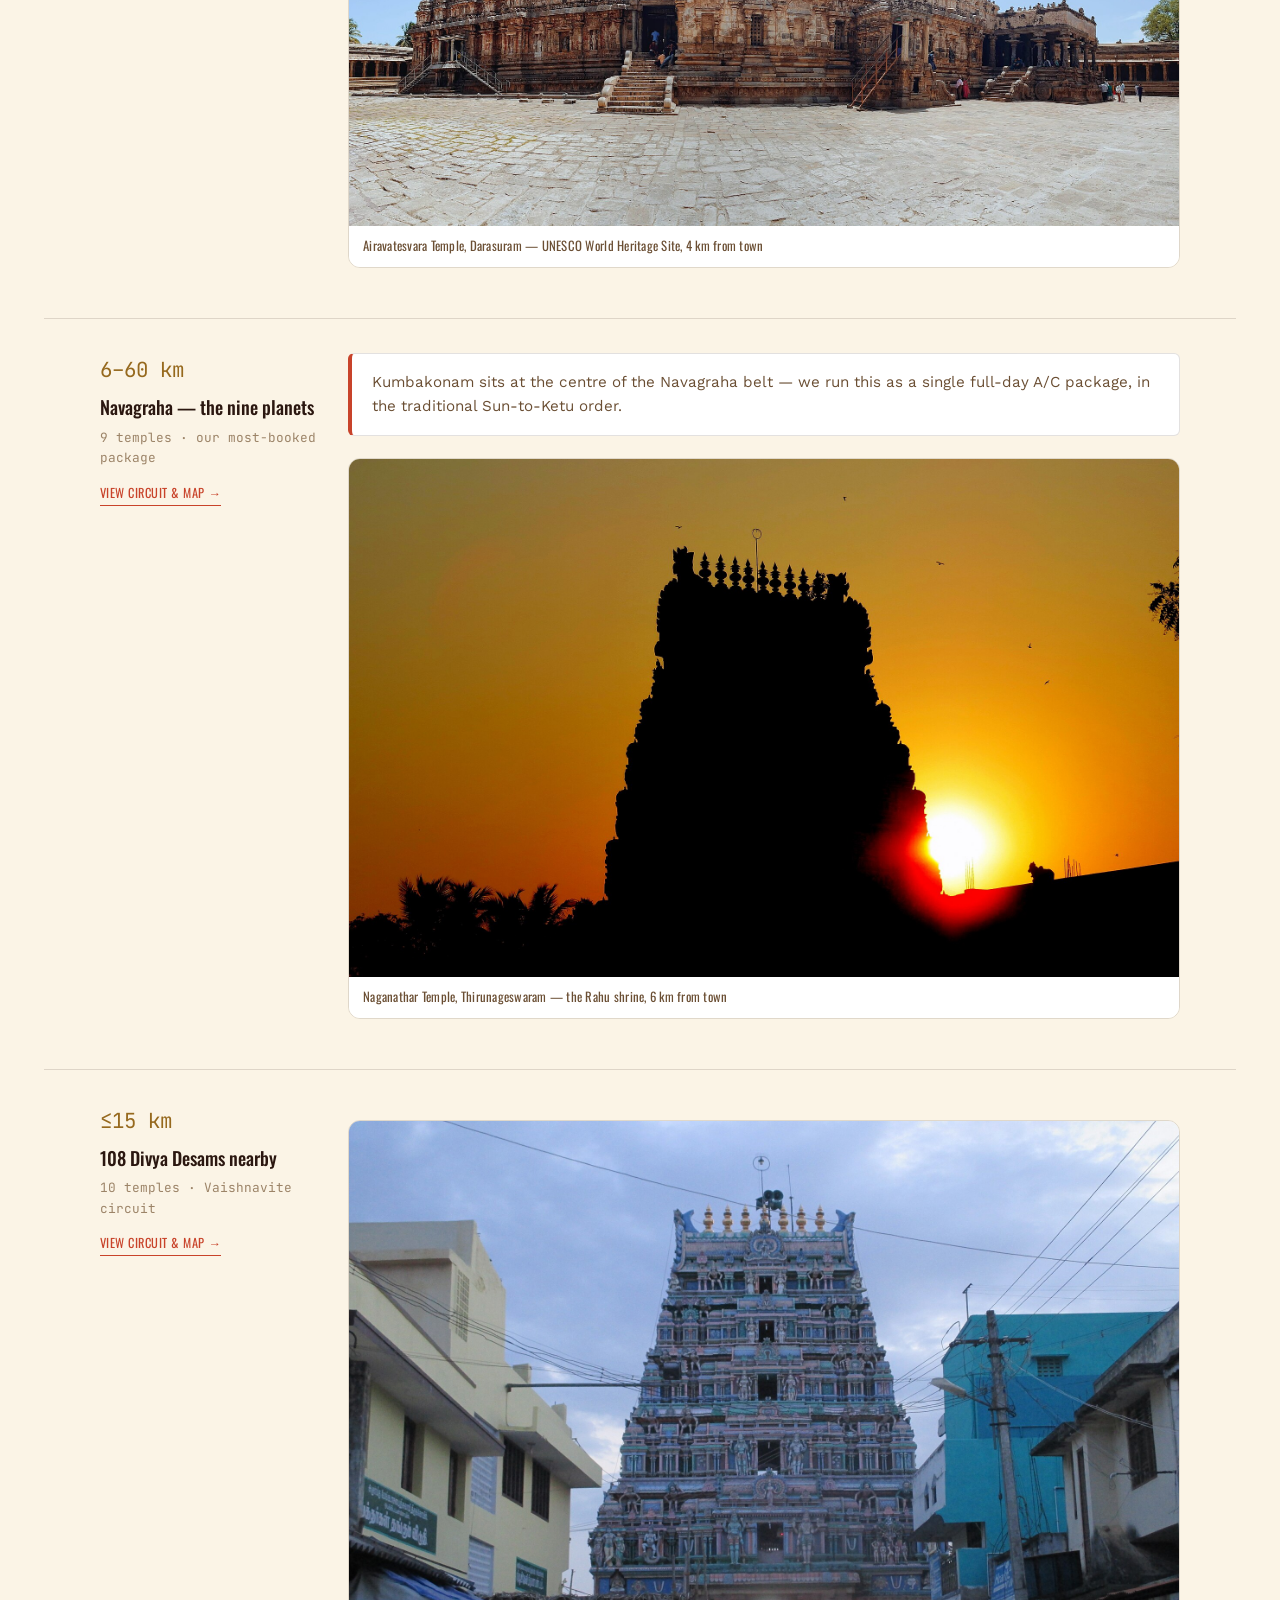
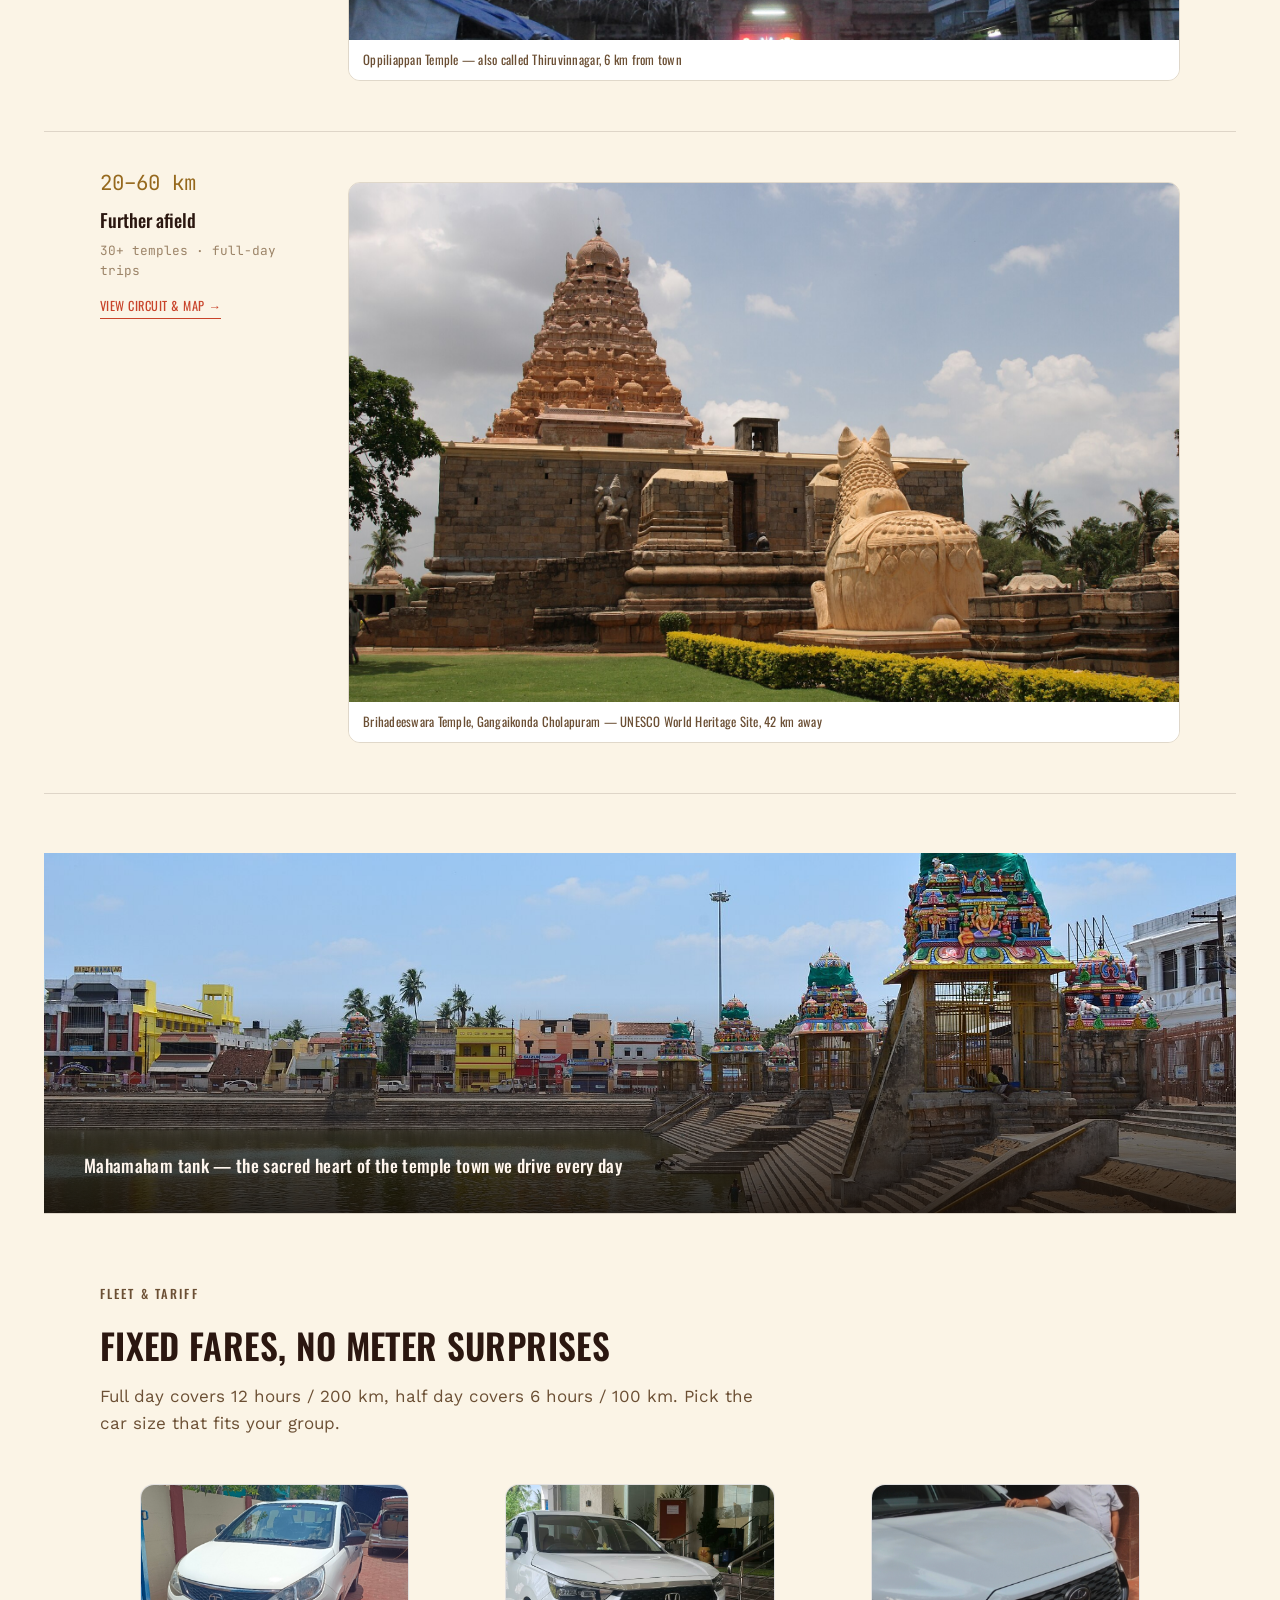
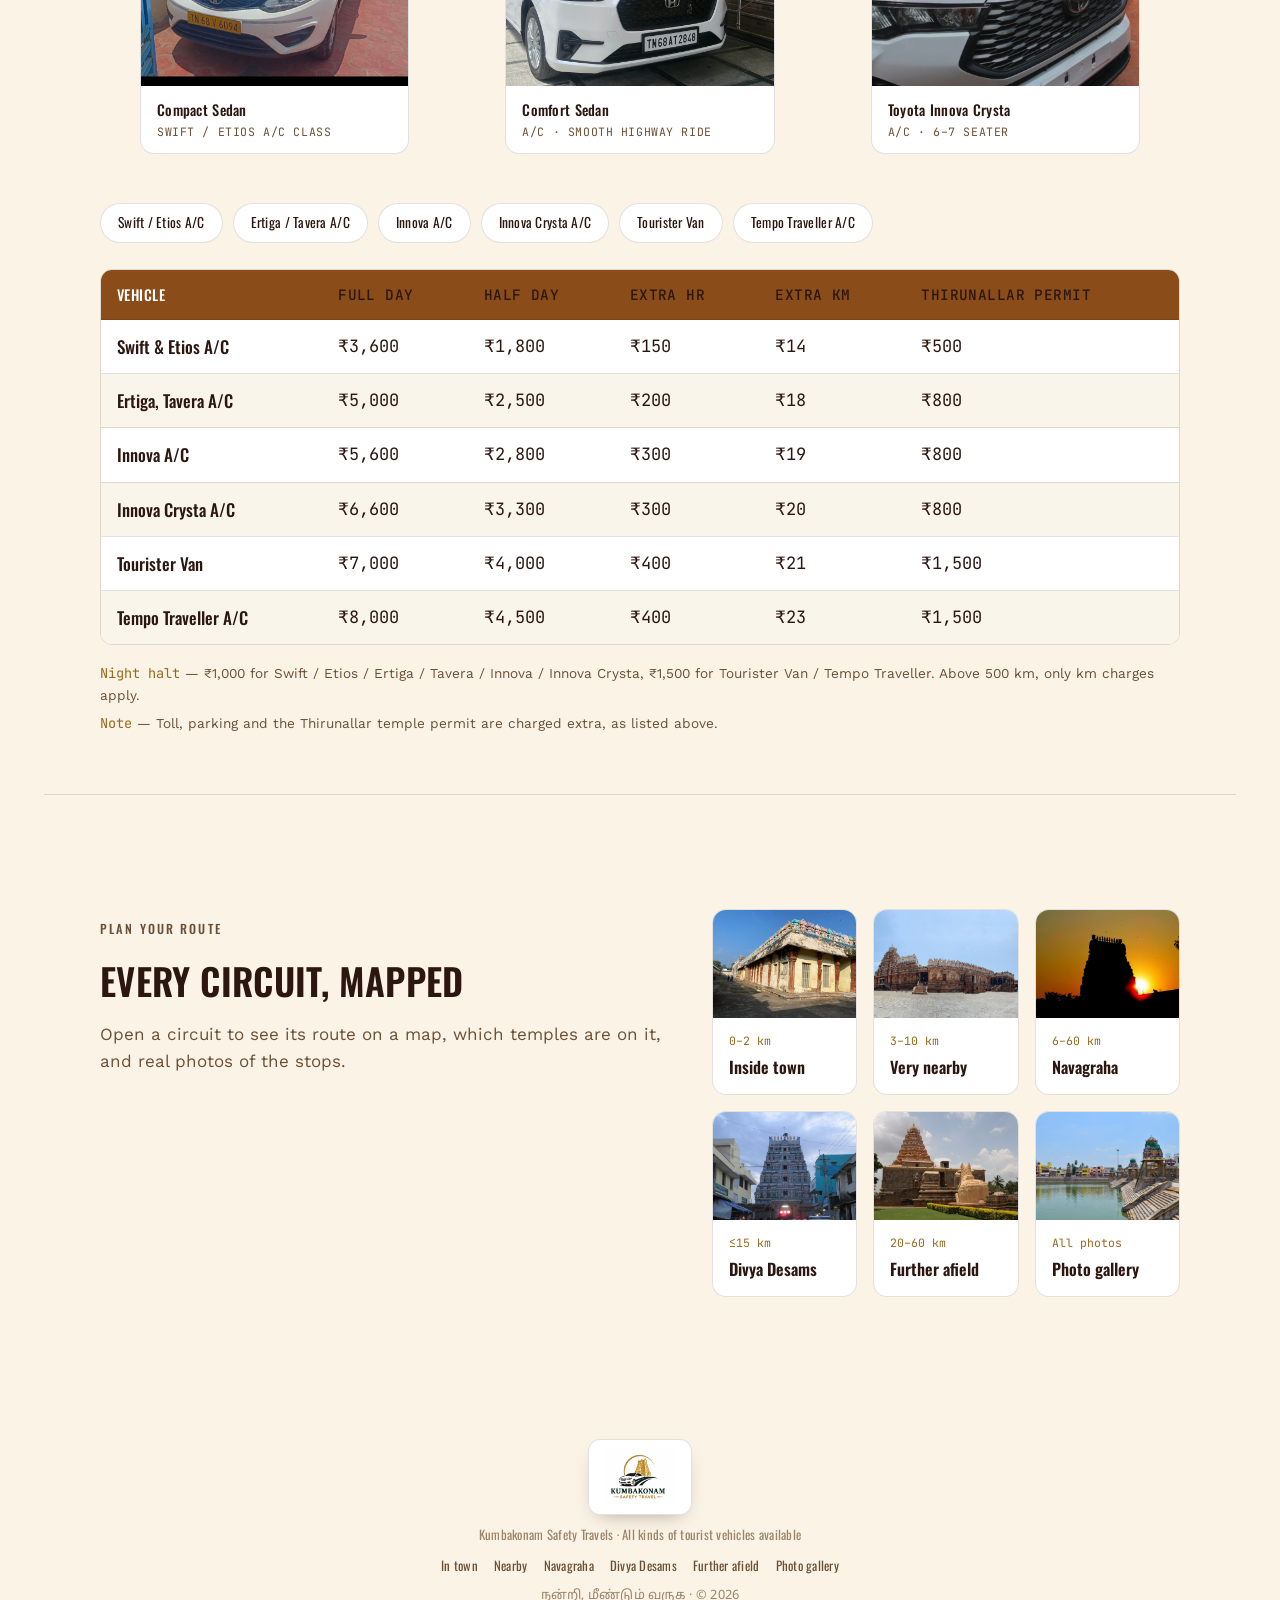
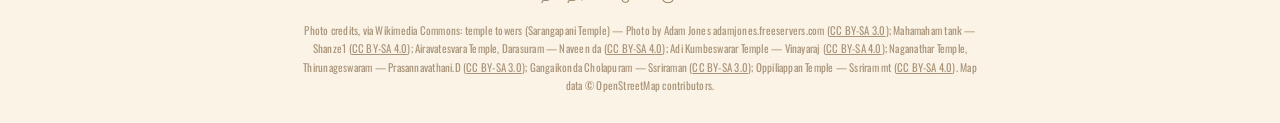
==== commit cc73b362: "Show full owner photo (no circle crop), flatten section backgrounds Owner photo now displays uncropp" ====
--- a/index.html
+++ b/index.html
@@ -122,7 +122,7 @@
       </div>
       <div>
         <div class="owner-card">
-          <img src="owner-avatar.jpeg" alt="Owner of Kumbakonam Safety Travels, close-up">
+          <img src="owner.jpeg" alt="Owner of Kumbakonam Safety Travels standing beside one of the fleet cars">
           <p><strong>Owner-driven service</strong>Same local owner-drivers on every trip &mdash; not a rotating pool.</p>
         </div>
         <div class="addr">
--- a/site.css
+++ b/site.css
@@ -139,10 +139,10 @@
 .booking-grid{ max-width:1080px; margin-inline:auto; display:grid; grid-template-columns:1.15fr 0.85fr; gap:40px; align-items:start; }
 @media (max-width:760px){ .booking-grid{ grid-template-columns:1fr; } }
 .owner-card{ display:flex; align-items:center; gap:18px; background:var(--surface); border:1px solid var(--line-light); border-radius:14px; padding:16px; margin-bottom:22px; }
-.owner-card img{ width:128px; height:128px; border-radius:50%; object-fit:cover; object-position:center; flex:none; }
+.owner-card img{ width:110px; height:auto; border-radius:10px; display:block; flex:none; }
 .owner-card p{ margin:0; font-size:0.92rem; color:var(--on-light-soft); line-height:1.5; }
 .owner-card p strong{ display:block; font-family:"Oswald",sans-serif; font-weight:500; color:var(--on-light); font-size:1.05rem; letter-spacing:0.01em; margin-bottom:2px; }
-@media (max-width:420px){ .owner-card{ flex-direction:column; align-items:flex-start; text-align:left; } .owner-card img{ width:100px; height:100px; } }
+@media (max-width:420px){ .owner-card img{ width:88px; } }
 .addr{ margin-top:0; color:var(--ink-soft); font-size:0.95rem; line-height:1.7; }
 .addr .mono{ color:var(--ink); }
 .cta-actions{ display:flex; flex-direction:column; gap:12px; justify-content:center; }
@@ -198,7 +198,7 @@
 .nav-item .km{ font-family:"JetBrains Mono",monospace; font-size:0.78rem; color:var(--accent); margin-top:4px; }
 
 /* ---------- fleet / tariff ---------- */
-.fleet-wrap{ background:var(--bg-deep); }
+.fleet-wrap{ background:var(--bg); border-top:1px solid var(--line); }
 .table-scroll{ max-width:1080px; margin-inline:auto; overflow-x:auto; border-radius:12px; border:1px solid var(--line-light); }
 table.tariff{ border-collapse:collapse; width:100%; min-width:680px; background:var(--surface); }
 table.tariff th, table.tariff td{ padding:13px 16px; text-align:left; border-bottom:1px solid var(--line-light); white-space:nowrap; }
@@ -229,7 +229,7 @@
 .fleet-pill{ border:1px solid var(--line-light); background:var(--surface); color:var(--on-light); border-radius:999px; padding:8px 17px; font-size:0.85rem; font-family:"Oswald",sans-serif; letter-spacing:0.02em; }
 
 /* ---------- cta band ---------- */
-.cta-band{ background:var(--bg-deep); border-top:1px solid var(--line); }
+.cta-band{ background:var(--bg); border-top:1px solid var(--line); }
 .cta-band .wrap{ padding-block:54px; display:grid; grid-template-columns:1.1fr 0.9fr; gap:40px; align-items:start; }
 @media (max-width:760px){ .cta-band .wrap{ grid-template-columns:1fr; } }
 .cta-band h2{ font-size:clamp(1.6rem,3.6vw,2.3rem); text-transform:uppercase; }
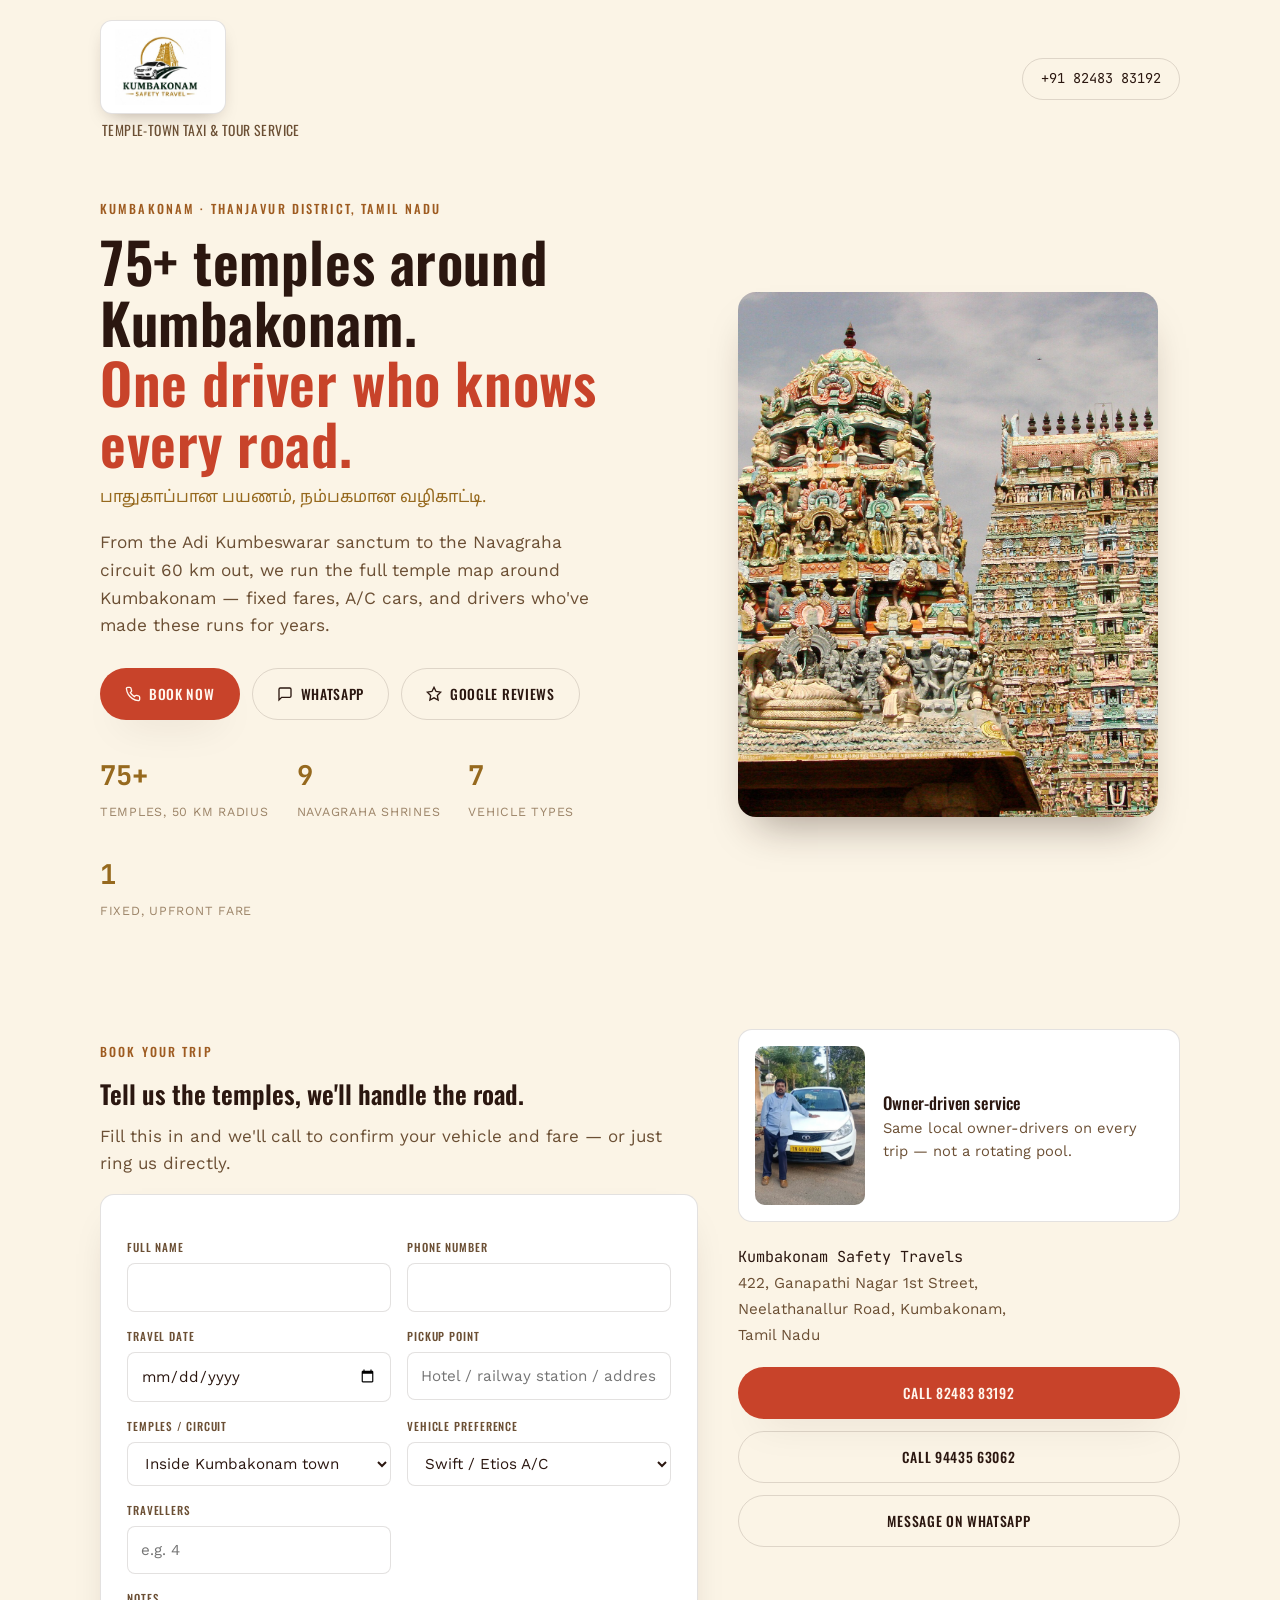
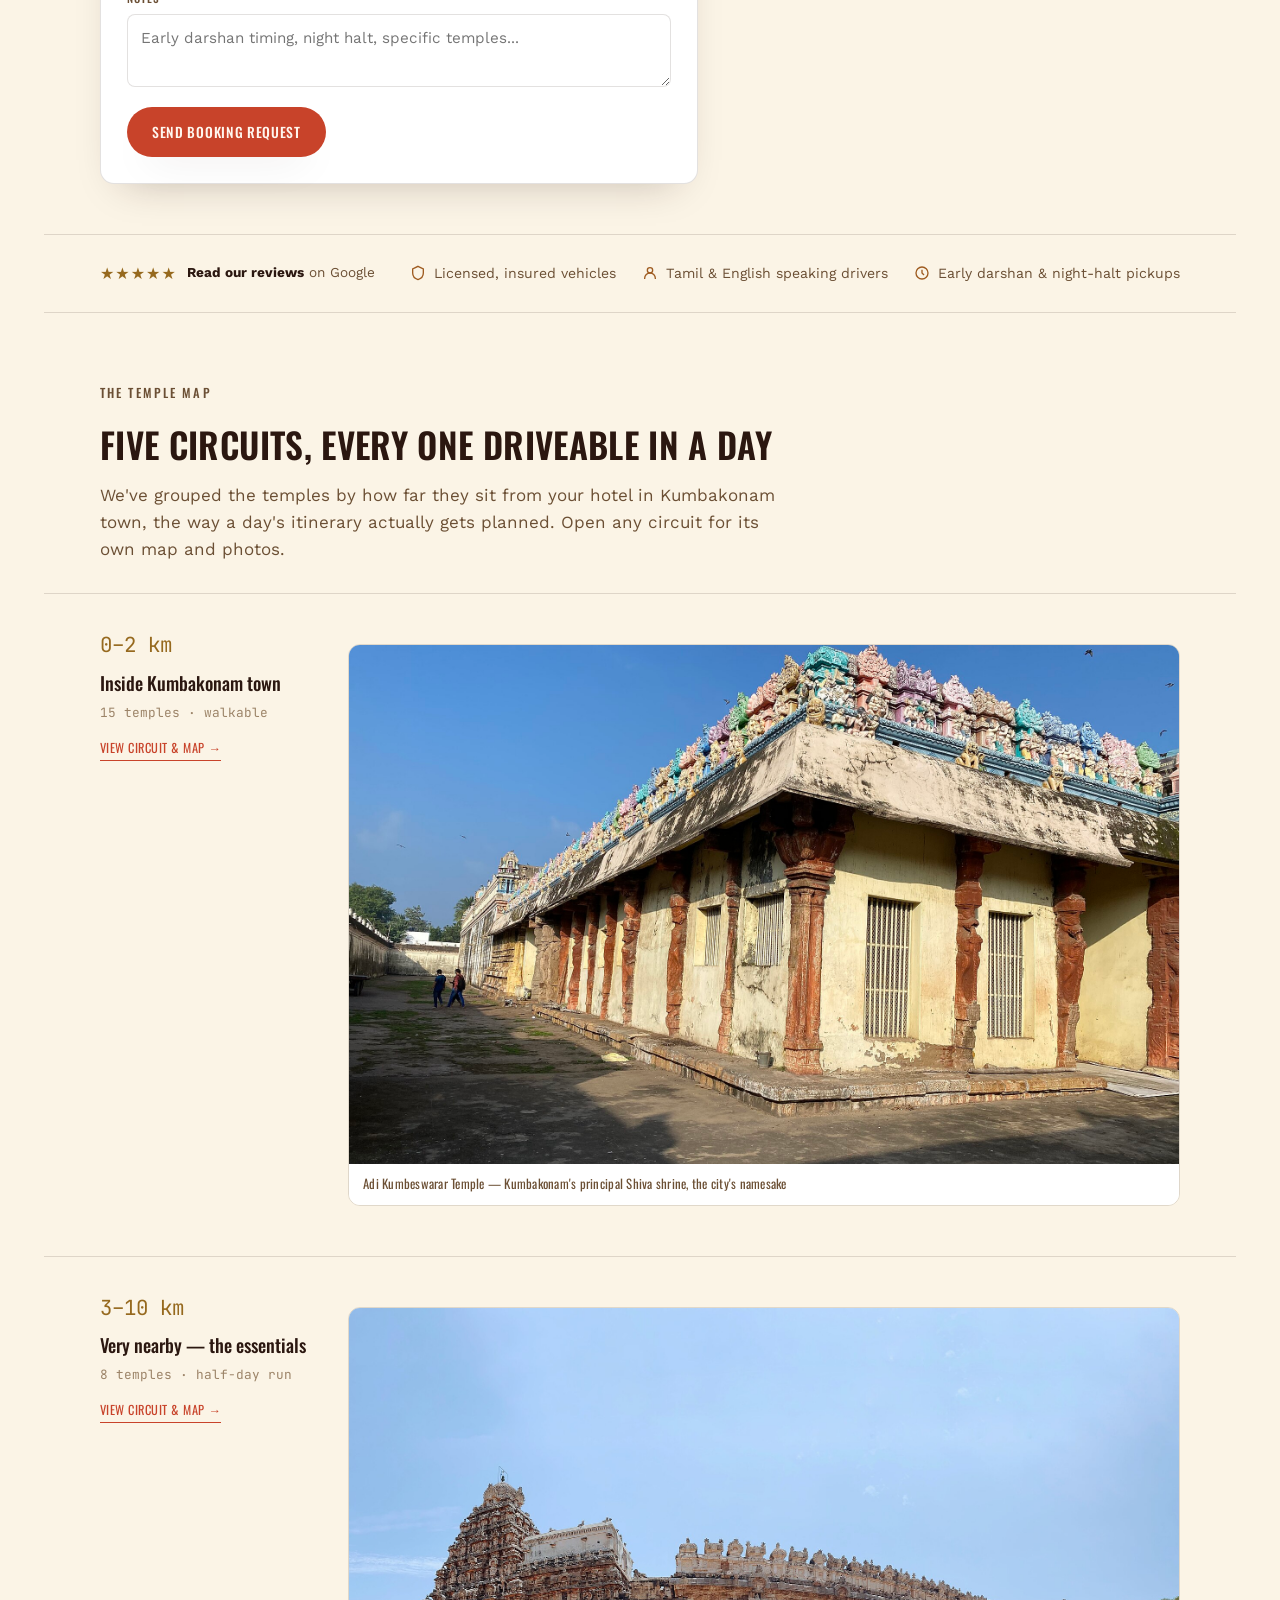
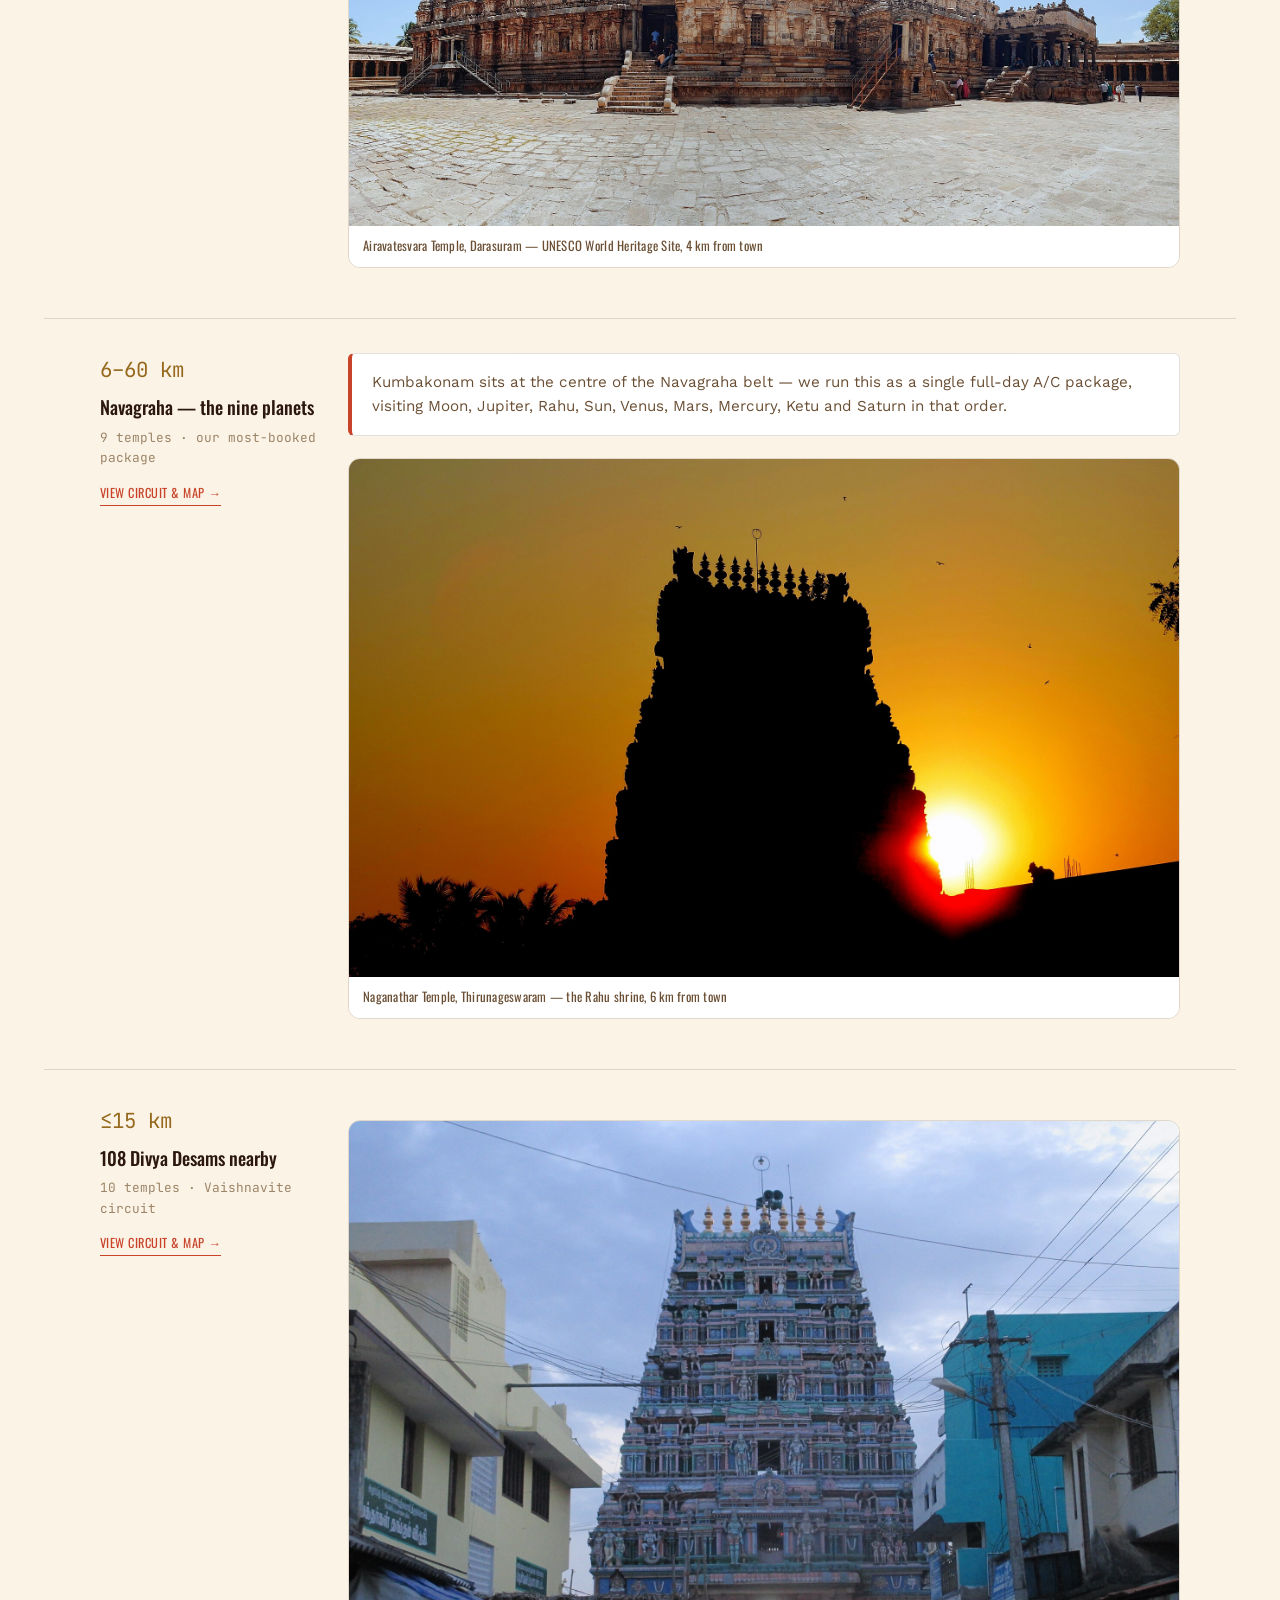
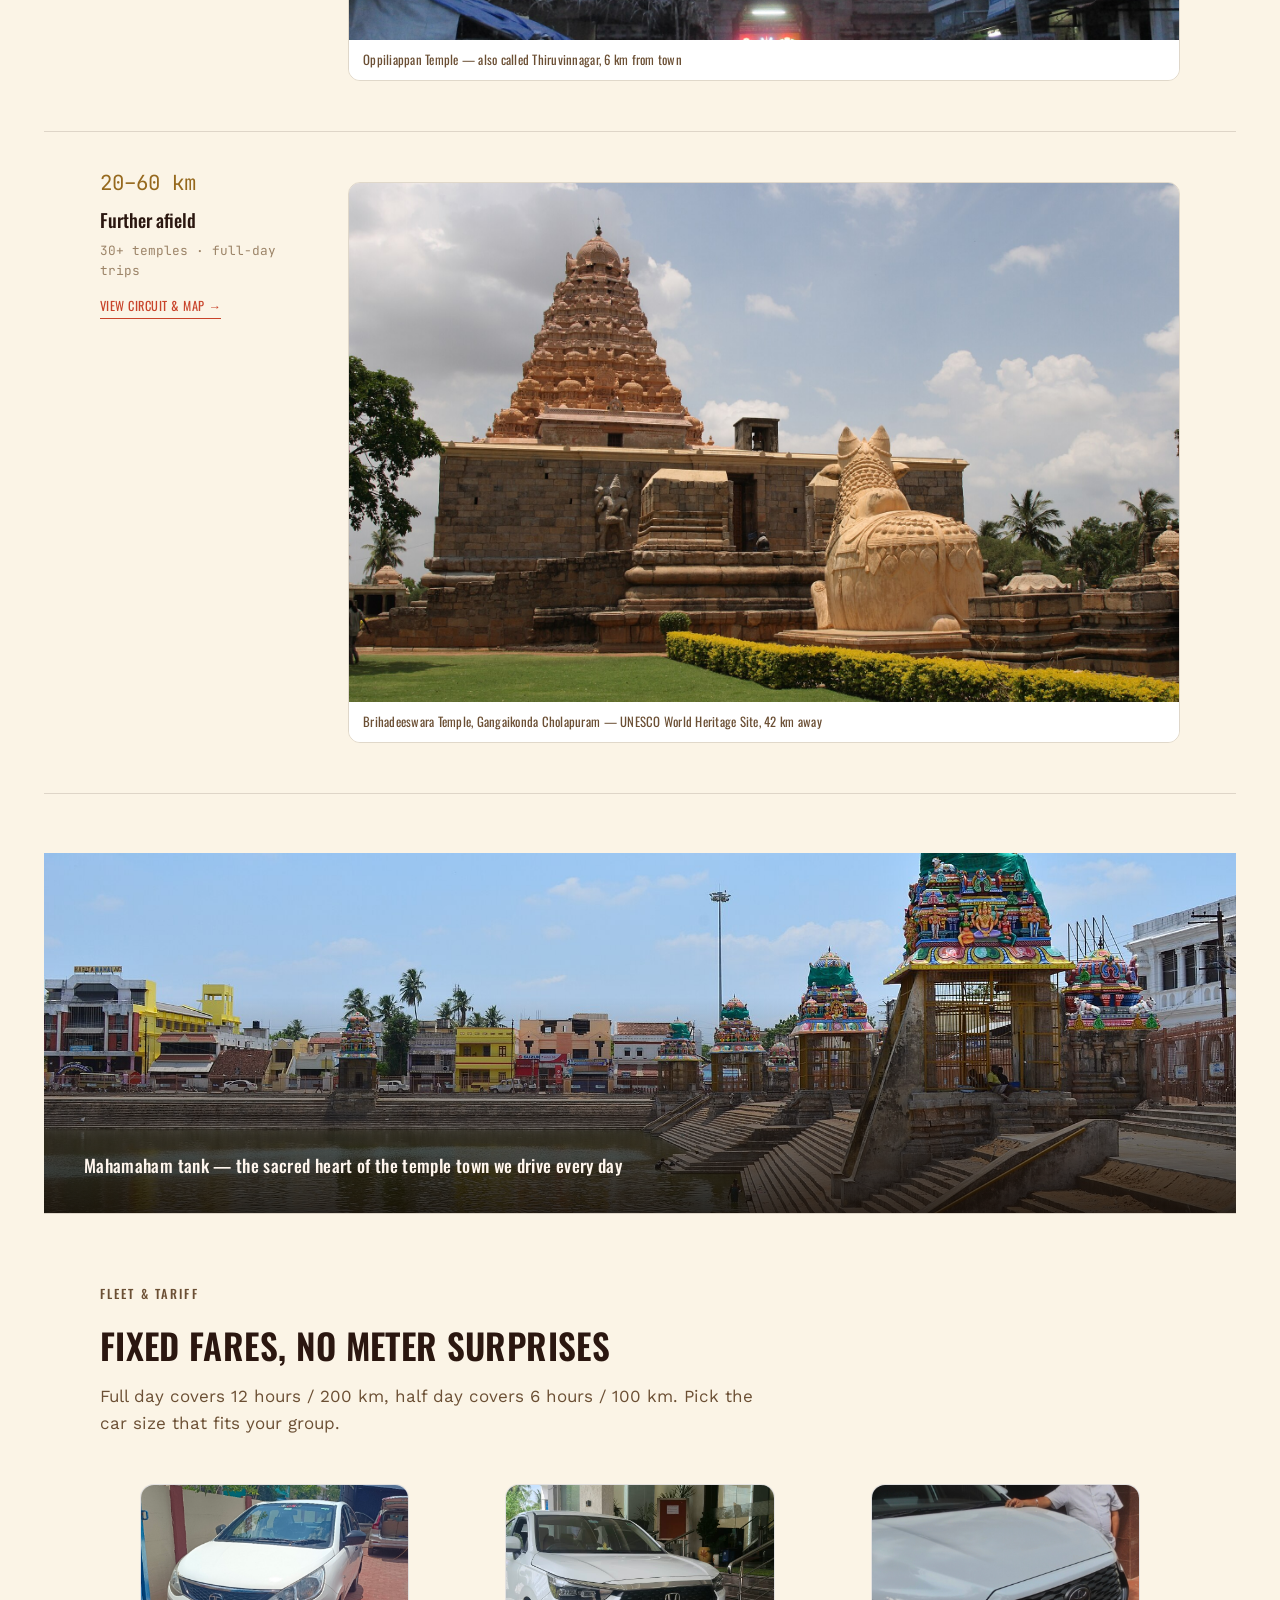
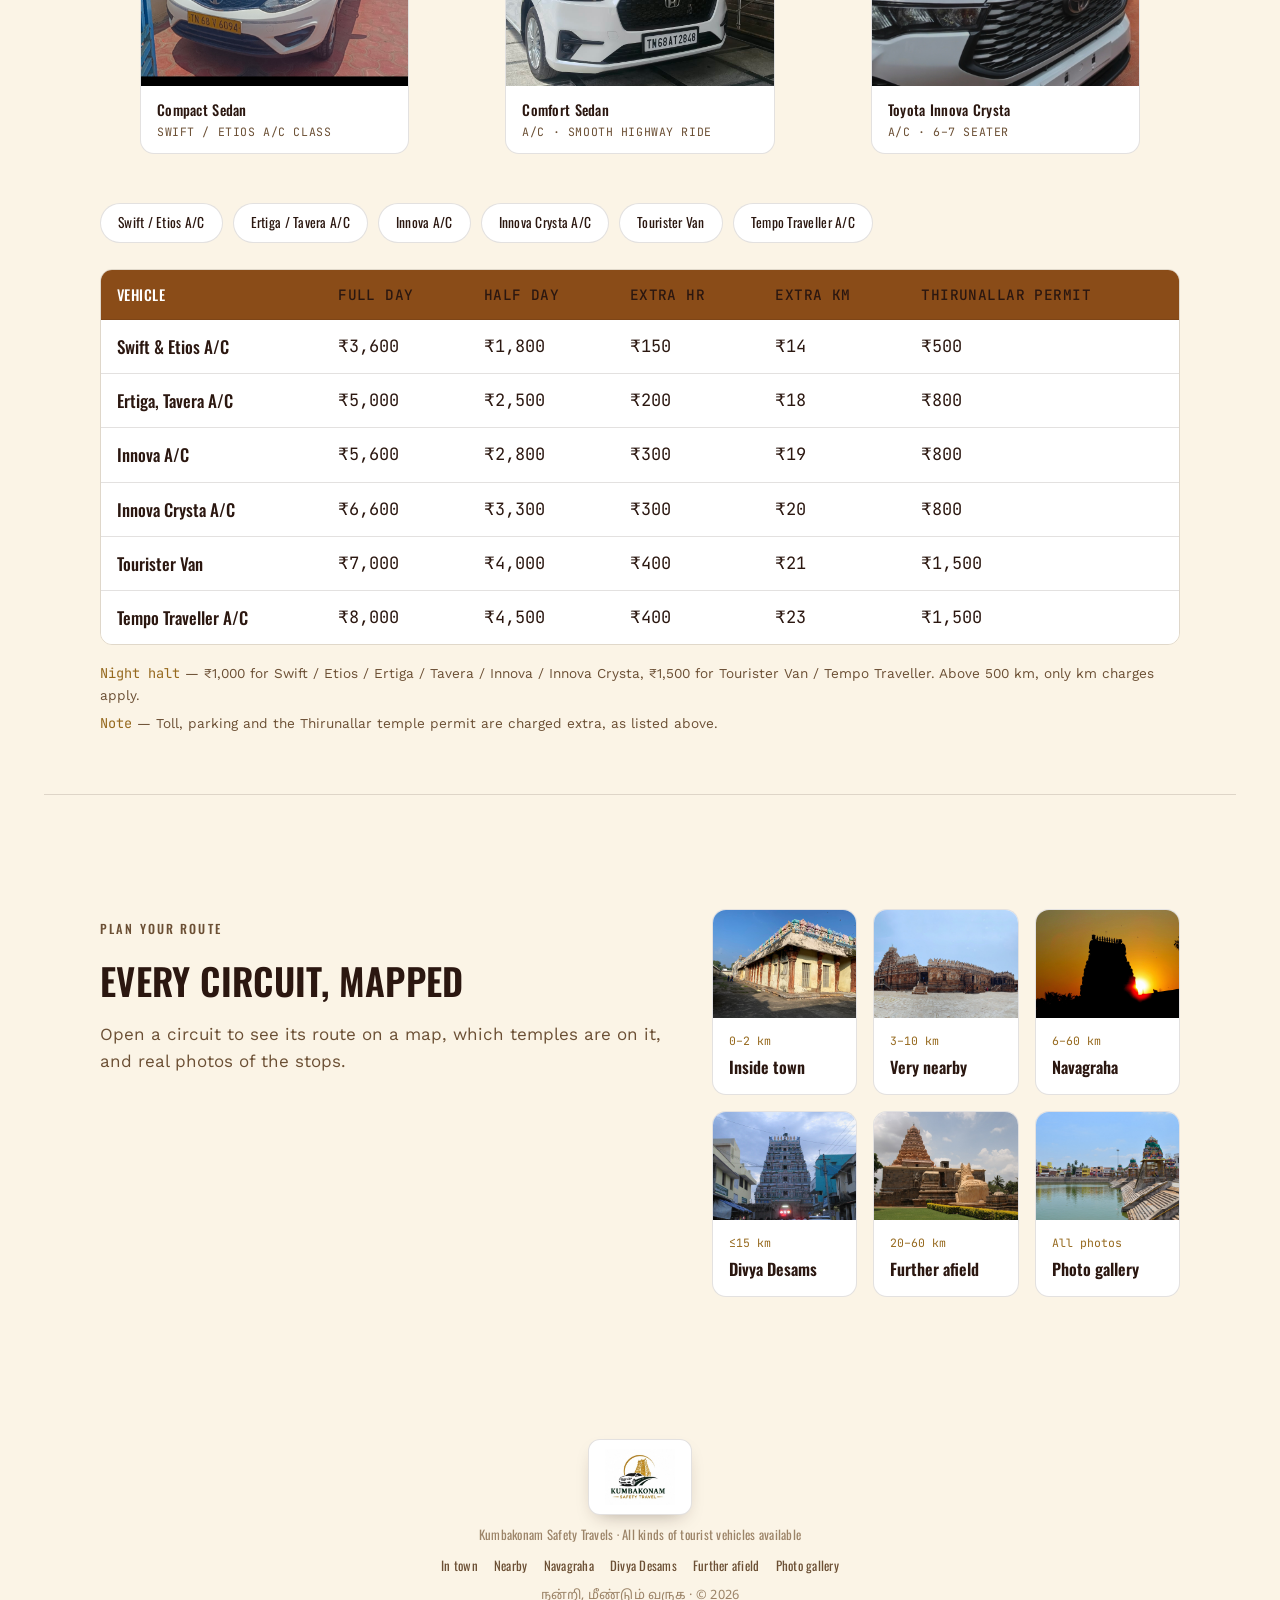
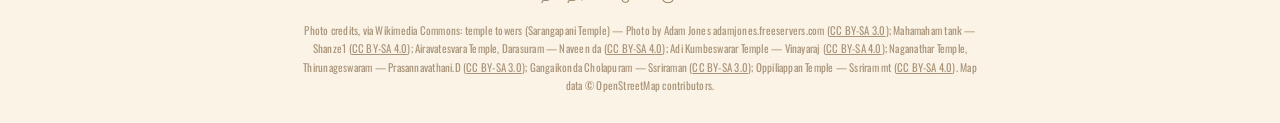
==== commit c5cb4532: "Make 82483 83192 the primary number, reorder Navagraha stops WhatsApp links and the header call butt" ====
--- a/index.html
+++ b/index.html
@@ -18,7 +18,7 @@
       <span class="brand-text">Temple-town taxi &amp; tour service</span>
     </div>
   </a>
-  <a class="header-call mono" href="tel:+919443563062">+91 94435 63062</a>
+  <a class="header-call mono" href="tel:+918248383192">+91 82483 83192</a>
 </header>
 
 <main>
@@ -33,7 +33,7 @@
           <svg viewBox="0 0 24 24" fill="none" stroke="currentColor" stroke-width="2"><path d="M22 16.92v3a2 2 0 0 1-2.18 2 19.8 19.8 0 0 1-8.63-3.07 19.5 19.5 0 0 1-6-6 19.8 19.8 0 0 1-3.07-8.67A2 2 0 0 1 4.11 2h3a2 2 0 0 1 2 1.72c.127.96.361 1.903.7 2.81a2 2 0 0 1-.45 2.11L8.09 9.91a16 16 0 0 0 6 6l1.27-1.27a2 2 0 0 1 2.11-.45c.907.339 1.85.573 2.81.7A2 2 0 0 1 22 16.92z"/></svg>
           Book now
         </a>
-        <a class="btn btn-ghost" href="https://wa.me/919443563062?text=Vanakkam%2C%20I%27d%20like%20to%20book%20a%20temple%20tour%20taxi" target="_blank" rel="noopener">
+        <a class="btn btn-ghost" href="https://wa.me/918248383192?text=Vanakkam%2C%20I%27d%20like%20to%20book%20a%20temple%20tour%20taxi" target="_blank" rel="noopener">
           <svg viewBox="0 0 24 24" fill="none" stroke="currentColor" stroke-width="2"><path d="M21 15a2 2 0 0 1-2 2H7l-4 4V5a2 2 0 0 1 2-2h14a2 2 0 0 1 2 2z"/></svg>
           WhatsApp
         </a>
@@ -132,9 +132,9 @@
           Tamil Nadu
         </div>
         <div class="cta-actions" style="margin-top:18px;">
-          <a class="btn btn-primary" href="tel:+919443563062">Call 94435 63062</a>
-          <a class="btn btn-ghost" href="tel:+918248383192">Call 82483 83192</a>
-          <a class="btn btn-ghost" href="https://wa.me/919443563062?text=Vanakkam%2C%20I%27d%20like%20to%20book%20a%20temple%20tour%20taxi" target="_blank" rel="noopener">Message on WhatsApp</a>
+          <a class="btn btn-primary" href="tel:+918248383192">Call 82483 83192</a>
+          <a class="btn btn-ghost" href="tel:+919443563062">Call 94435 63062</a>
+          <a class="btn btn-ghost" href="https://wa.me/918248383192?text=Vanakkam%2C%20I%27d%20like%20to%20book%20a%20temple%20tour%20taxi" target="_blank" rel="noopener">Message on WhatsApp</a>
         </div>
       </div>
     </div>
@@ -204,7 +204,7 @@
           <a class="pkg-link" href="package-navagraha.html">View circuit &amp; map &rarr;</a>
         </div>
         <div>
-          <div class="navagraha-note">Kumbakonam sits at the centre of the Navagraha belt &mdash; we run this as a single full-day A/C package, in the traditional Sun-to-Ketu order.</div>
+          <div class="navagraha-note">Kumbakonam sits at the centre of the Navagraha belt &mdash; we run this as a single full-day A/C package, visiting Moon, Jupiter, Rahu, Sun, Venus, Mars, Mercury, Ketu and Saturn in that order.</div>
           <figure class="zone-photo">
             <img src="thirunageswaram.jpg" alt="Silhouette of the Naganathar Temple gopuram at Thirunageswaram at sunset" loading="lazy">
             <figcaption>Naganathar Temple, Thirunageswaram &mdash; the Rahu shrine, 6 km from town</figcaption>
--- a/site.css
+++ b/site.css
@@ -204,14 +204,13 @@
 table.tariff th, table.tariff td{ padding:13px 16px; text-align:left; border-bottom:1px solid var(--line-light); white-space:nowrap; }
 table.tariff thead th{ background:var(--primary-deep); color:#fff; font-family:"Oswald",sans-serif; font-weight:500; font-size:0.9rem; text-transform:uppercase; letter-spacing:0.03em; }
 table.tariff tbody tr:last-child td{ border-bottom:none; }
-table.tariff tbody tr:nth-child(even){ background:color-mix(in srgb, var(--bg-deep) 35%, var(--surface)); }
 table.tariff td.num, table.tariff th.num{ font-family:"JetBrains Mono",monospace; font-variant-numeric:tabular-nums; color:var(--on-light); }
 table.tariff td.vname{ font-family:"Oswald",sans-serif; font-weight:500; color:var(--on-light); }
 .tariff-notes{ max-width:1080px; margin:18px auto 0; display:grid; gap:6px; font-size:0.85rem; color:var(--ink-soft); }
 .tariff-notes .mono{ color:var(--gold-soft); }
 @media (max-width:640px){
   .table-scroll{ overflow-x:visible; border:none; }
-  table.tariff{ min-width:0; display:block; width:100%; }
+  table.tariff{ min-width:0; display:block; width:100%; background:transparent; }
   table.tariff thead{ position:absolute; width:1px; height:1px; overflow:hidden; clip:rect(0 0 0 0); }
   table.tariff tbody{ display:flex; flex-direction:column; gap:12px; }
   table.tariff tr{ display:block; background:var(--surface); border:1px solid var(--line-light); border-radius:12px; padding:14px 16px; }
@@ -235,16 +234,14 @@
 .cta-band h2{ font-size:clamp(1.6rem,3.6vw,2.3rem); text-transform:uppercase; }
 
 /* ---------- package pages ---------- */
-.pkg-hero{ position:relative; max-width:1080px; margin:0 auto; border-radius:18px; overflow:hidden; margin-top:10px; }
-.pkg-hero img{ width:100%; height:clamp(220px,38vw,420px); object-fit:cover; display:block; }
-.pkg-hero::after{ content:""; position:absolute; inset:0; background:linear-gradient(to top, rgba(20,12,6,0.82) 0%, rgba(20,12,6,0.05) 55%); }
-.pkg-hero .pkg-hero-text{ position:absolute; left:32px; right:32px; bottom:22px; color:#FFF6EE; z-index:1; }
-.pkg-hero .pkg-hero-text .eyebrow{ color:var(--gold-soft); }
-.pkg-hero h1{ font-size:clamp(1.8rem,4.4vw,2.8rem); color:#fff; margin-top:6px; }
-.pkg-hero p{ color:#F0DFC8; margin-top:8px; max-width:56ch; font-size:0.98rem; }
-@media (min-width:640px){ .pkg-hero .pkg-hero-text{ left:40px; right:40px; bottom:30px; } }
-
-.pkg-stats{ max-width:1080px; margin:22px auto 0; display:flex; gap:28px; flex-wrap:wrap; }
+.pkg-hero{ max-width:1080px; margin:10px auto 0; border-radius:18px; overflow:hidden; }
+.pkg-hero img{ width:100%; height:clamp(200px,34vw,360px); object-fit:cover; display:block; }
+
+.pkg-hero-text{ max-width:1080px; margin:22px auto 0; }
+.pkg-hero-text h1{ font-size:clamp(1.7rem,4.2vw,2.6rem); margin-top:6px; }
+.pkg-hero-text p{ color:var(--ink-soft); margin-top:10px; max-width:60ch; font-size:0.98rem; }
+
+.pkg-stats{ max-width:1080px; margin:24px auto 0; display:flex; gap:28px; flex-wrap:wrap; }
 
 .map-card{ max-width:1080px; margin:0 auto; border-radius:14px; overflow:hidden; border:1px solid var(--line-light); background:var(--surface); }
 #map{ height:420px; width:100%; }
@@ -254,15 +251,15 @@
 .map-pin-num{ background:var(--accent); color:#fff; border-radius:50%; width:22px; height:22px; display:flex; align-items:center; justify-content:center; font-family:"JetBrains Mono",monospace; font-size:0.72rem; font-weight:700; border:2px solid #fff; box-shadow:0 2px 6px rgba(0,0,0,0.35); }
 
 .temple-list{ max-width:1080px; margin:28px auto 0; }
-.temple-list h3{ font-size:1.05rem; margin-bottom:14px; }
-.temple-rows{ display:grid; gap:1px; background:var(--line-light); border:1px solid var(--line-light); border-radius:12px; overflow:hidden; }
-.temple-row{ background:var(--surface); display:flex; align-items:center; gap:14px; padding:13px 18px; }
-.temple-row .idx{ width:26px; height:26px; border-radius:50%; background:var(--primary-deep); color:#fff; font-family:"JetBrains Mono",monospace; font-size:0.72rem; display:flex; align-items:center; justify-content:center; flex:none; }
-.temple-row .idx.unpinned{ background:var(--line-light); color:var(--ink-faint); }
-.temple-row .name{ font-family:"Oswald",sans-serif; font-weight:500; font-size:0.95rem; flex:1; min-width:160px; }
-.temple-row .note{ color:var(--on-light-soft); font-size:0.82rem; }
-.temple-row .dist{ font-family:"JetBrains Mono",monospace; font-size:0.82rem; color:var(--accent); margin-left:auto; }
-.unpinned-note{ max-width:1080px; margin:14px auto 0; font-size:0.8rem; color:var(--ink-faint); }
+.temple-list h3{ font-size:1.05rem; margin-bottom:10px; }
+.temple-rows{ display:flex; flex-direction:column; }
+.temple-row{ display:flex; flex-wrap:wrap; align-items:baseline; column-gap:10px; padding:9px 0; border-bottom:1px solid var(--line-light); }
+.temple-row:last-child{ border-bottom:none; }
+.temple-row .idx{ font-family:"JetBrains Mono",monospace; font-size:0.82rem; color:var(--gold-soft); flex:none; }
+.temple-row .name{ font-family:"Oswald",sans-serif; font-weight:500; font-size:0.95rem; }
+.temple-row .note{ color:var(--on-light-soft); font-size:0.85rem; }
+.also-list{ margin-top:8px; color:var(--ink-soft); font-size:0.92rem; line-height:1.7; }
+.unpinned-note{ max-width:1080px; margin:16px auto 0; font-size:0.8rem; color:var(--ink-faint); }
 
 .pkg-cta{ max-width:1080px; margin:40px auto 0; background:var(--surface); border:1px solid var(--line-light); border-radius:14px; padding:26px; display:flex; flex-wrap:wrap; gap:20px; align-items:center; justify-content:space-between; }
 .pkg-cta p{ margin:0; color:var(--on-light-soft); font-size:0.95rem; max-width:46ch; }
@@ -291,3 +288,29 @@
 .gallery-item img{ width:100%; aspect-ratio:4/3; object-fit:cover; display:block; }
 .gallery-item figcaption{ padding:12px 16px; font-family:"Oswald",sans-serif; font-weight:500; font-size:0.9rem; color:var(--on-light); }
 .gallery-item figcaption span{ display:block; font-family:"JetBrains Mono",monospace; font-weight:400; font-size:0.7rem; color:var(--on-light-soft); text-transform:uppercase; letter-spacing:0.04em; margin-top:4px; }
+
+/* ---------- tighten generous spacing on phones ---------- */
+@media (max-width:640px){
+  section{ padding-block:36px; }
+  .section-head{ margin-bottom:20px; }
+  .hero{ padding-block:8px 28px; }
+  .stat-row{ margin-top:22px; gap:18px 22px; }
+  .cta-row{ margin-top:20px; }
+  .booking-section{ padding-block:32px; }
+  .trust{ padding-block:18px; }
+  .zone{ padding-block:22px; }
+  .zone-inner{ gap:10px; }
+  .zone-label .pkg-link{ margin-top:10px; }
+  .navagraha-note{ margin-bottom:14px; }
+  .cta-band .wrap{ padding-block:36px; }
+  .fleet-gallery{ margin-bottom:20px; }
+  .fleet-list{ margin-bottom:18px; }
+  footer.site{ padding-block:22px; gap:8px; }
+  .pkg-hero{ margin-top:4px; }
+  .pkg-stats{ margin-top:16px; gap:18px; }
+  .map-legend{ padding:12px 14px; }
+  .temple-list{ margin-top:20px; }
+  .temple-list h3{ margin-bottom:10px; }
+  .pkg-cta{ margin-top:26px; padding:18px; }
+  .unpinned-note{ margin-top:10px; }
+}
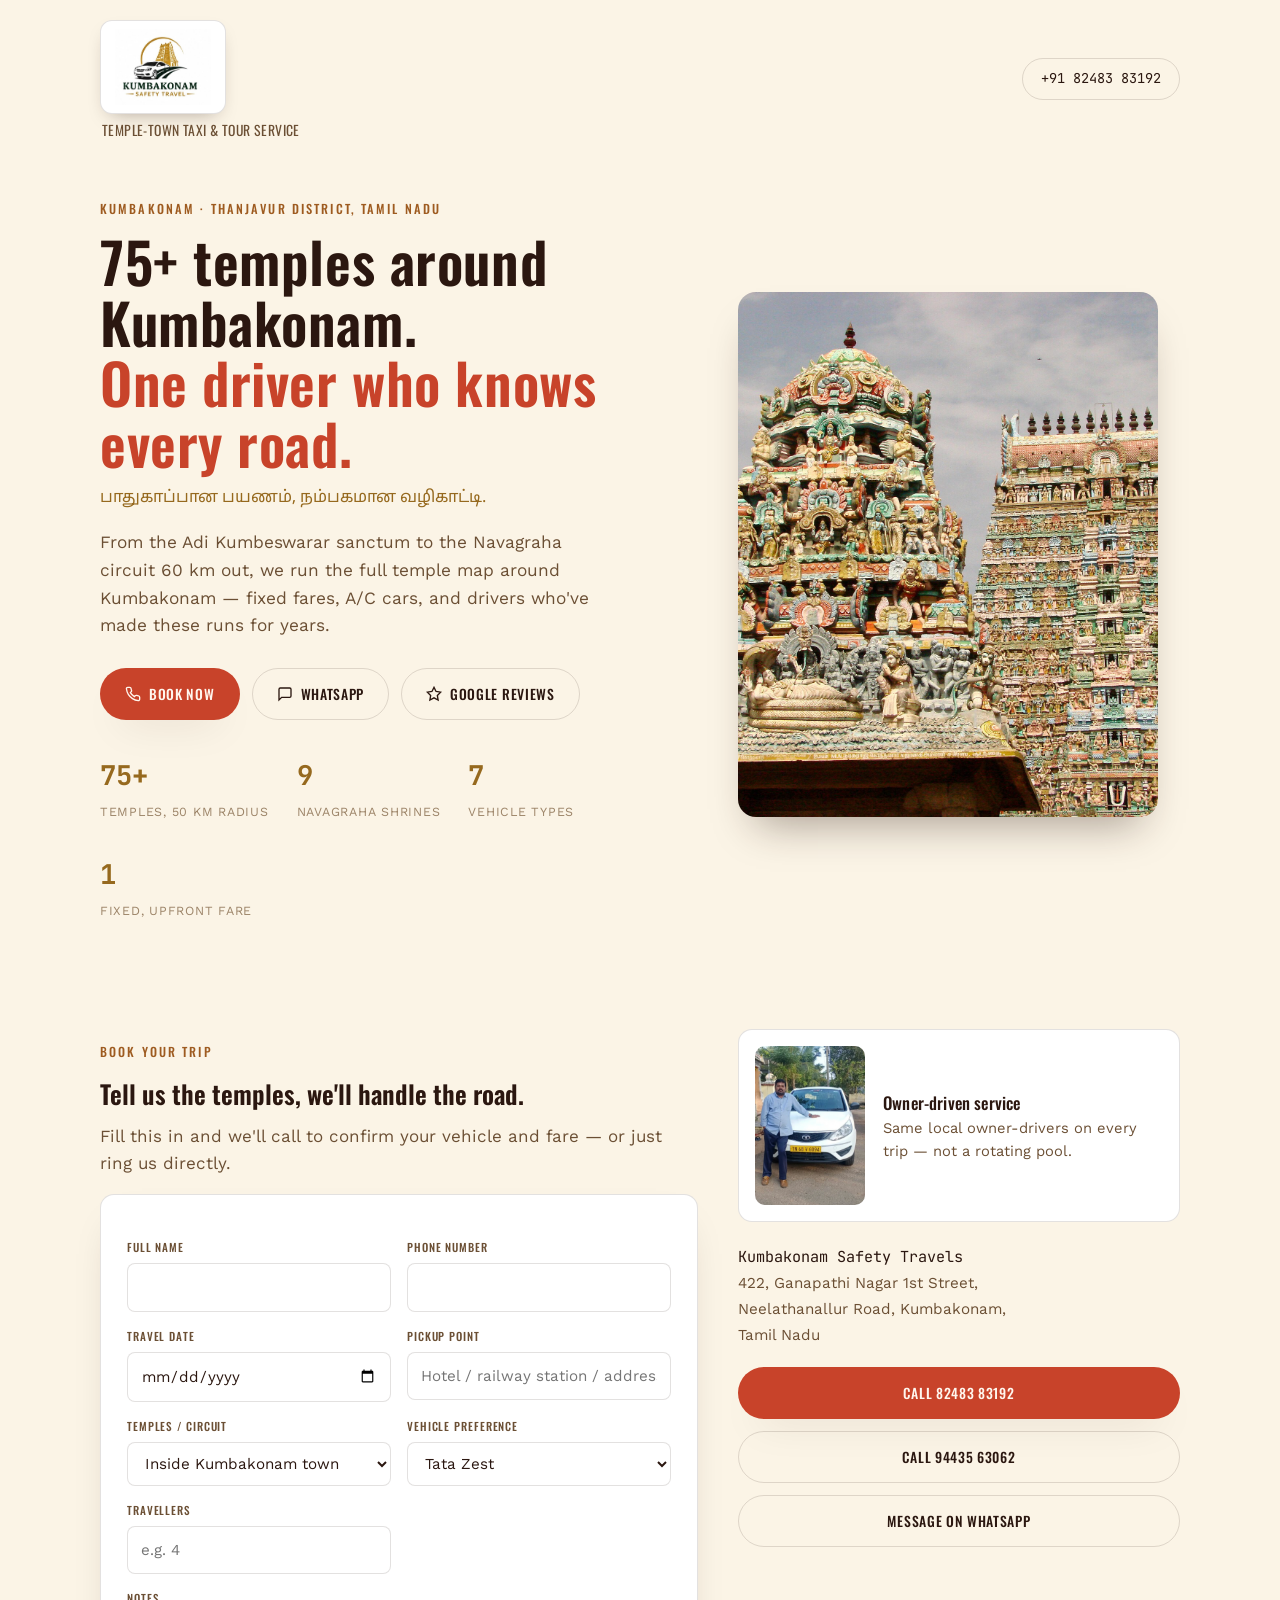
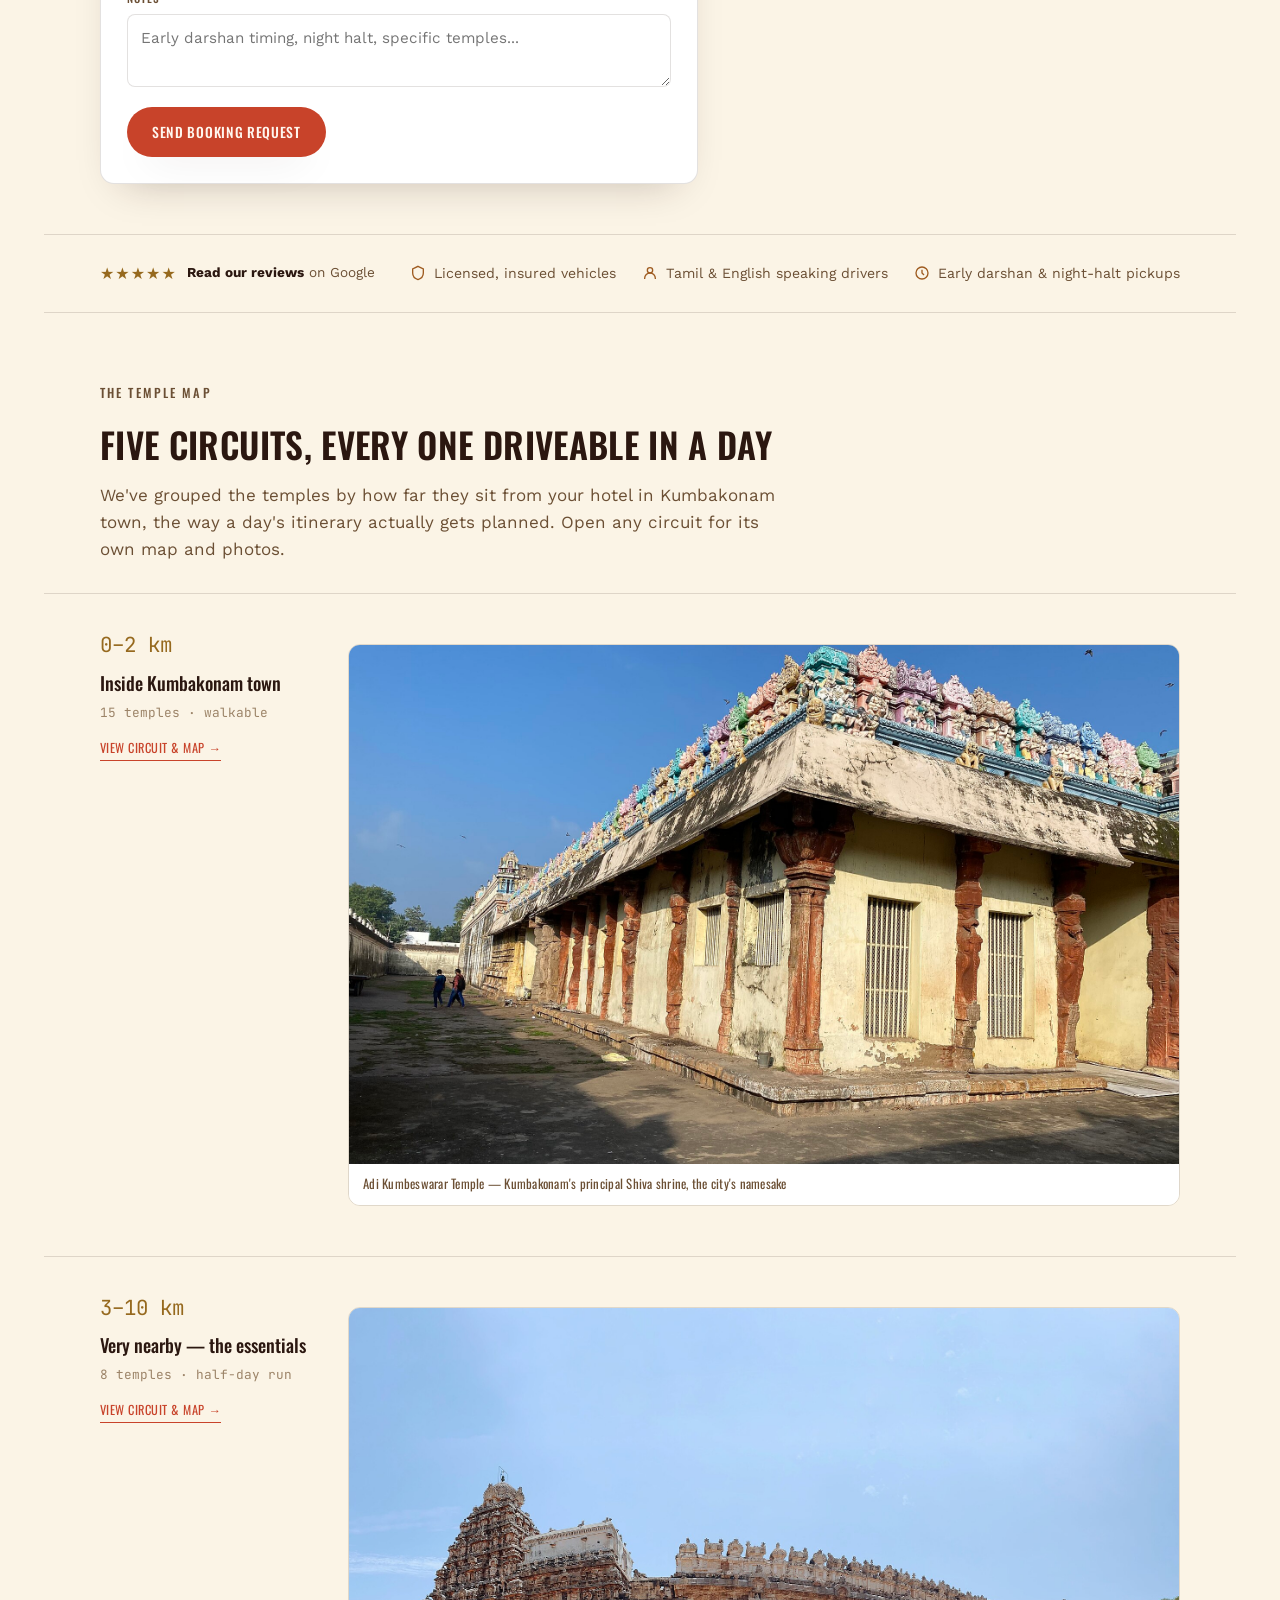
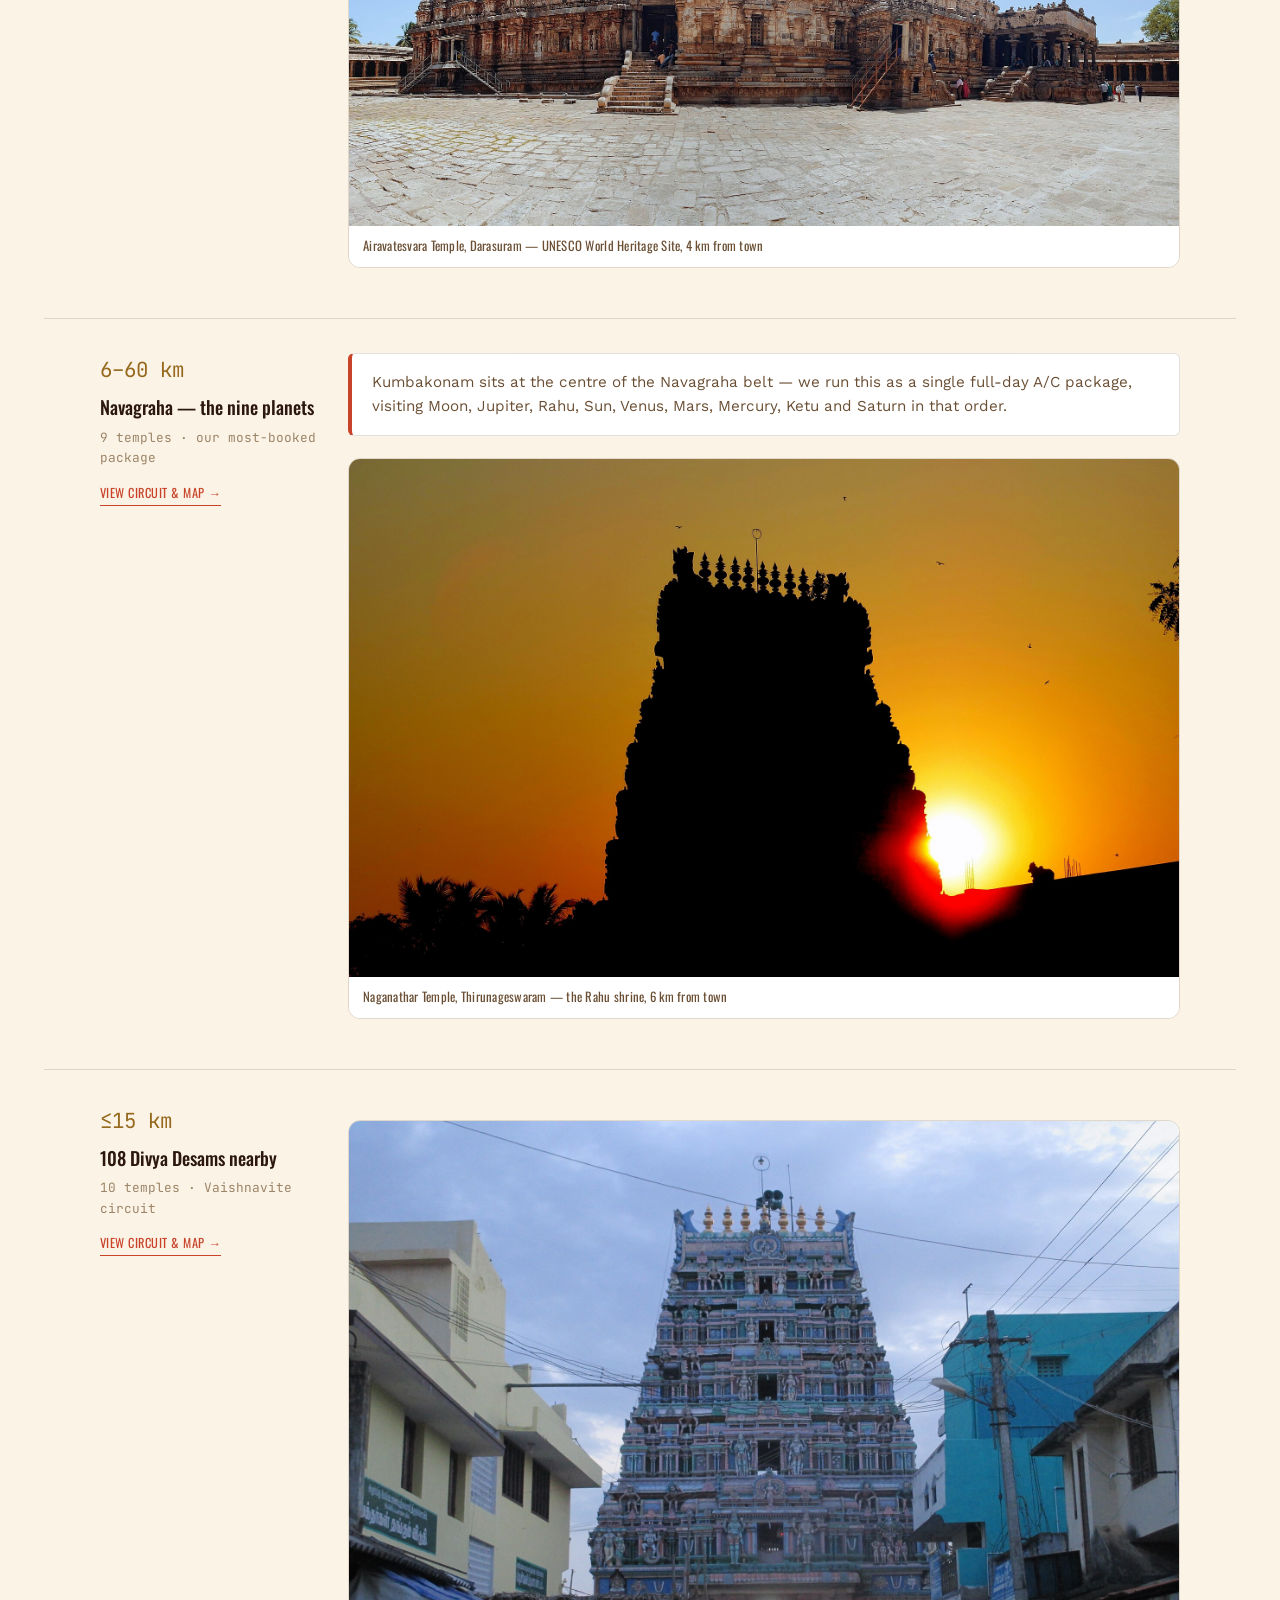
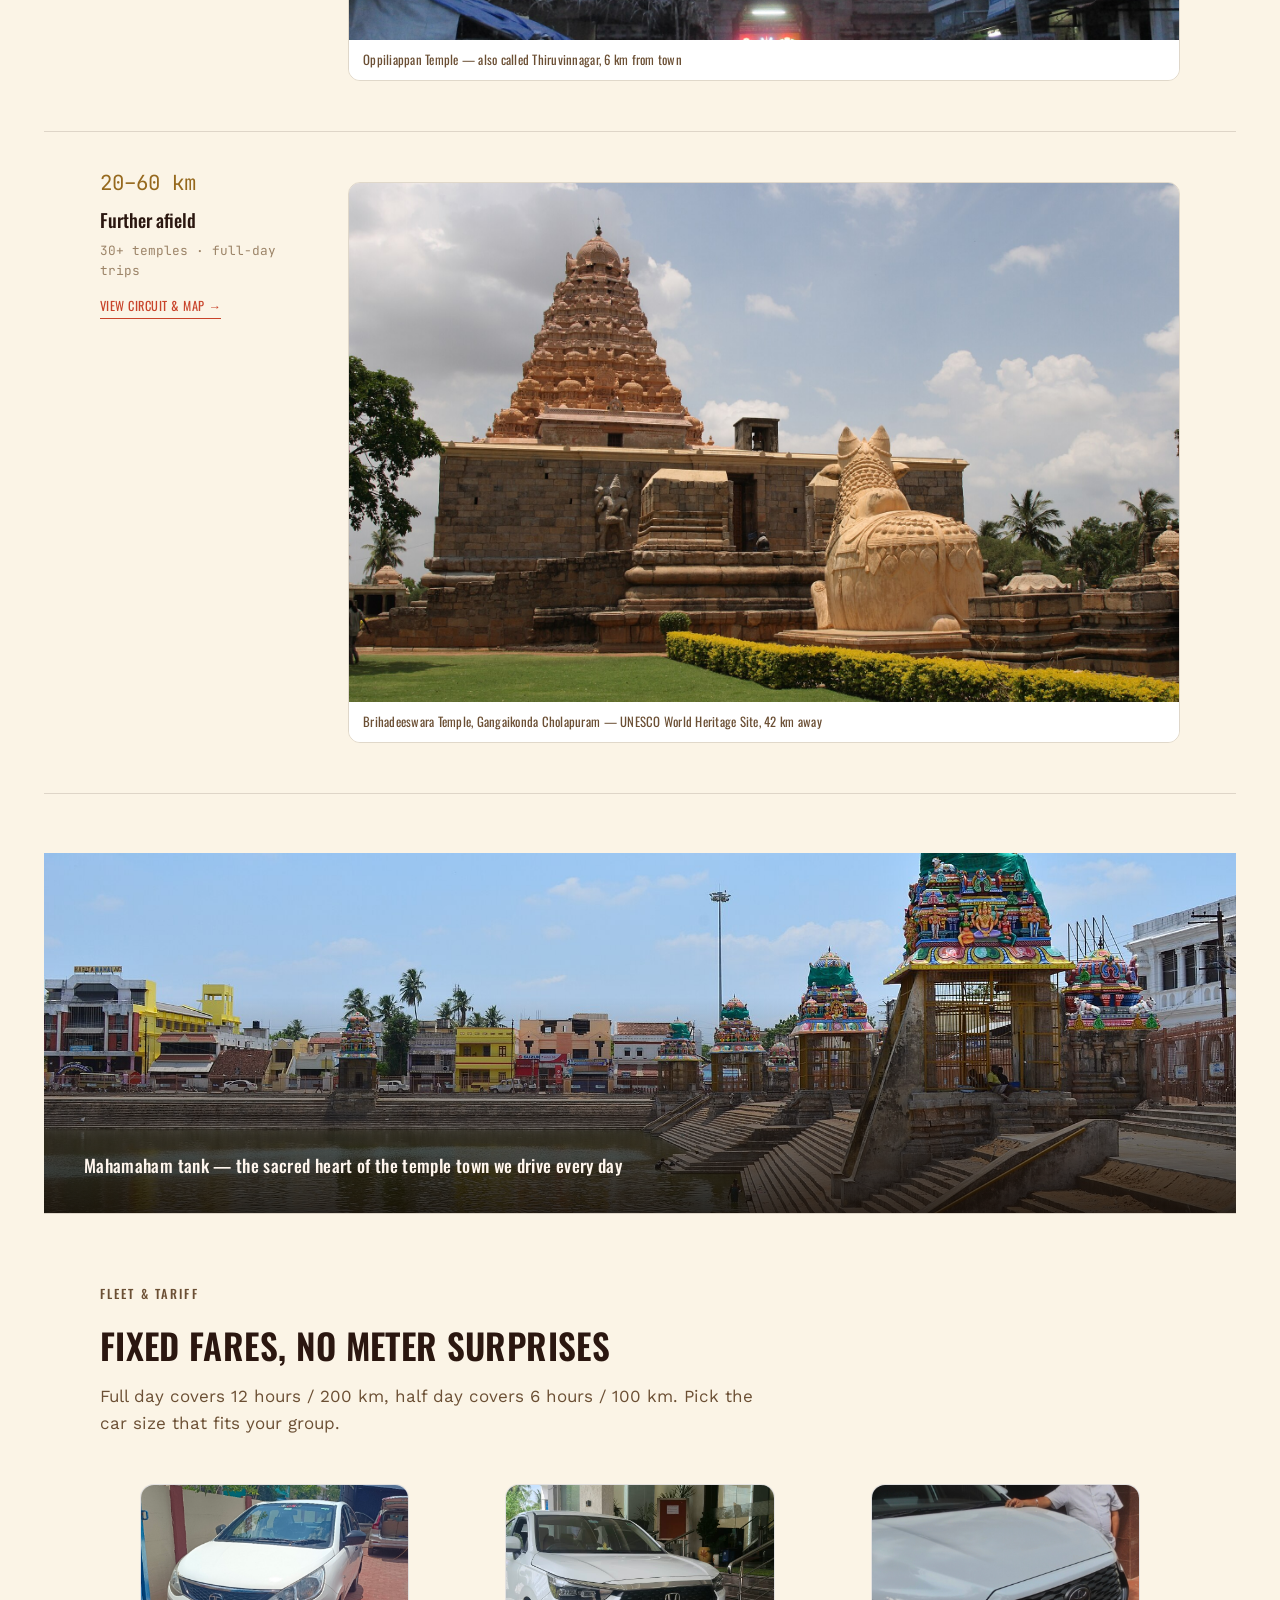
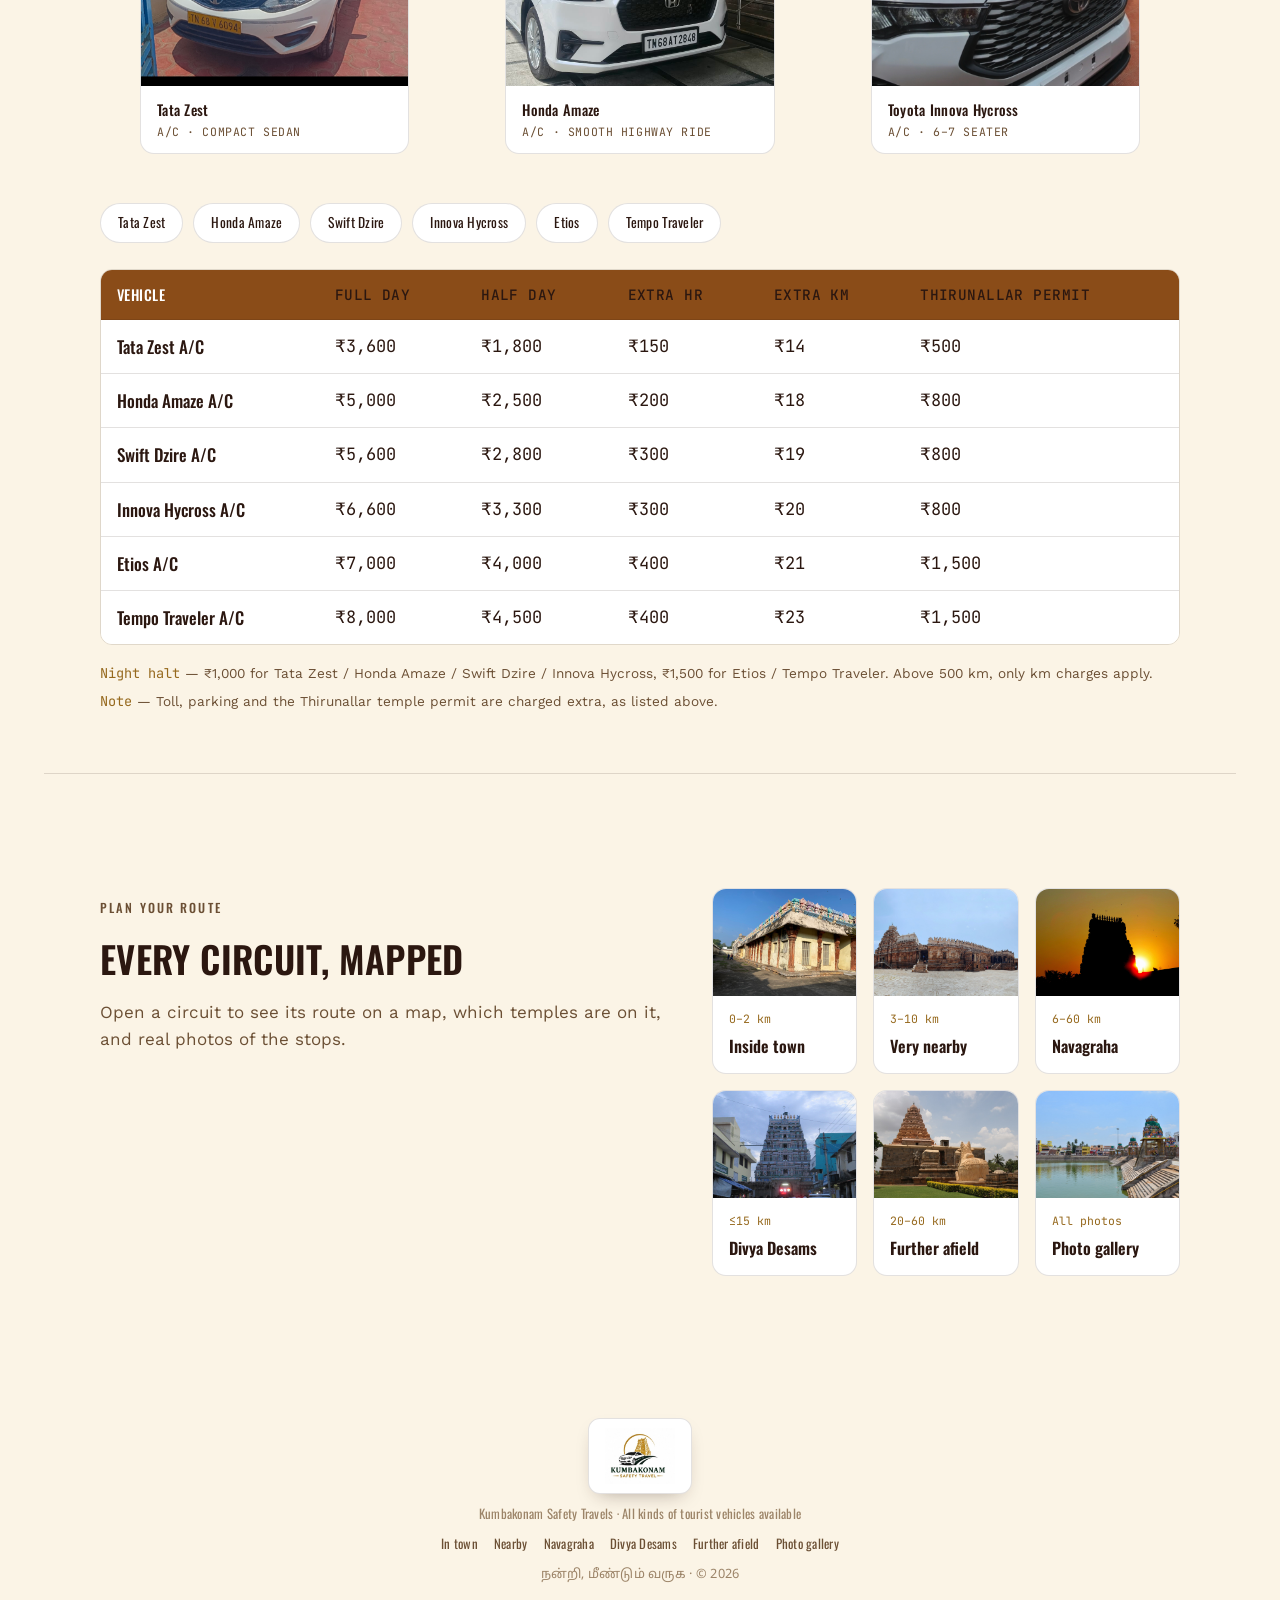
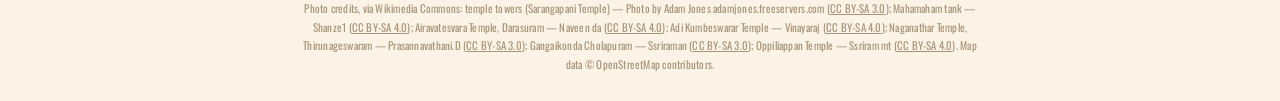
==== commit f519cf36: "Relabel fleet to specific models: Zest, Amaze, Dzire, Hycross, Etios, Tempo Traveler Relabeled the t" ====
--- a/index.html
+++ b/index.html
@@ -96,12 +96,12 @@
             <div class="field">
               <label for="bf-vehicle">Vehicle preference</label>
               <select id="bf-vehicle" name="Vehicle">
-                <option>Swift / Etios A/C</option>
-                <option>Ertiga / Tavera A/C</option>
-                <option>Innova A/C</option>
-                <option>Innova Crysta A/C</option>
-                <option>Tourister Van</option>
-                <option>Tempo Traveller A/C</option>
+                <option>Tata Zest</option>
+                <option>Honda Amaze</option>
+                <option>Swift Dzire</option>
+                <option>Innova Hycross</option>
+                <option>Etios</option>
+                <option>Tempo Traveler</option>
                 <option>Not sure &ndash; recommend one</option>
               </select>
             </div>
@@ -261,25 +261,25 @@
     </div>
     <div class="fleet-gallery">
       <figure class="fleet-photo">
-        <img src="fleet-sedan-1.jpeg" alt="Our compact sedan, parked and ready for a trip">
-        <figcaption>Compact Sedan<span>Swift / Etios A/C class</span></figcaption>
+        <img src="fleet-sedan-1.jpeg" alt="Our Tata Zest, parked and ready for a trip">
+        <figcaption>Tata Zest<span>A/C &middot; compact sedan</span></figcaption>
       </figure>
       <figure class="fleet-photo">
-        <img src="fleet-sedan-2.jpeg" alt="Our comfort sedan at pickup">
-        <figcaption>Comfort Sedan<span>A/C &middot; smooth highway ride</span></figcaption>
+        <img src="fleet-sedan-2.jpeg" alt="Our Honda Amaze at pickup">
+        <figcaption>Honda Amaze<span>A/C &middot; smooth highway ride</span></figcaption>
       </figure>
       <figure class="fleet-photo">
-        <img src="fleet-innova.jpeg" alt="Our Toyota Innova Crysta, ready for a group trip">
-        <figcaption>Toyota Innova Crysta<span>A/C &middot; 6&ndash;7 seater</span></figcaption>
+        <img src="fleet-innova.jpeg" alt="Our Toyota Innova Hycross, ready for a group trip">
+        <figcaption>Toyota Innova Hycross<span>A/C &middot; 6&ndash;7 seater</span></figcaption>
       </figure>
     </div>
     <div class="fleet-list">
-      <span class="fleet-pill">Swift / Etios A/C</span>
-      <span class="fleet-pill">Ertiga / Tavera A/C</span>
-      <span class="fleet-pill">Innova A/C</span>
-      <span class="fleet-pill">Innova Crysta A/C</span>
-      <span class="fleet-pill">Tourister Van</span>
-      <span class="fleet-pill">Tempo Traveller A/C</span>
+      <span class="fleet-pill">Tata Zest</span>
+      <span class="fleet-pill">Honda Amaze</span>
+      <span class="fleet-pill">Swift Dzire</span>
+      <span class="fleet-pill">Innova Hycross</span>
+      <span class="fleet-pill">Etios</span>
+      <span class="fleet-pill">Tempo Traveler</span>
     </div>
     <div class="table-scroll">
       <table class="tariff">
@@ -294,17 +294,17 @@
           </tr>
         </thead>
         <tbody>
-          <tr><td class="vname">Swift &amp; Etios A/C</td><td class="num" data-label="Full day">&#8377;3,600</td><td class="num" data-label="Half day">&#8377;1,800</td><td class="num" data-label="Extra hr">&#8377;150</td><td class="num" data-label="Extra km">&#8377;14</td><td class="num" data-label="Thirunallar permit">&#8377;500</td></tr>
-          <tr><td class="vname">Ertiga, Tavera A/C</td><td class="num" data-label="Full day">&#8377;5,000</td><td class="num" data-label="Half day">&#8377;2,500</td><td class="num" data-label="Extra hr">&#8377;200</td><td class="num" data-label="Extra km">&#8377;18</td><td class="num" data-label="Thirunallar permit">&#8377;800</td></tr>
-          <tr><td class="vname">Innova A/C</td><td class="num" data-label="Full day">&#8377;5,600</td><td class="num" data-label="Half day">&#8377;2,800</td><td class="num" data-label="Extra hr">&#8377;300</td><td class="num" data-label="Extra km">&#8377;19</td><td class="num" data-label="Thirunallar permit">&#8377;800</td></tr>
-          <tr><td class="vname">Innova Crysta A/C</td><td class="num" data-label="Full day">&#8377;6,600</td><td class="num" data-label="Half day">&#8377;3,300</td><td class="num" data-label="Extra hr">&#8377;300</td><td class="num" data-label="Extra km">&#8377;20</td><td class="num" data-label="Thirunallar permit">&#8377;800</td></tr>
-          <tr><td class="vname">Tourister Van</td><td class="num" data-label="Full day">&#8377;7,000</td><td class="num" data-label="Half day">&#8377;4,000</td><td class="num" data-label="Extra hr">&#8377;400</td><td class="num" data-label="Extra km">&#8377;21</td><td class="num" data-label="Thirunallar permit">&#8377;1,500</td></tr>
-          <tr><td class="vname">Tempo Traveller A/C</td><td class="num" data-label="Full day">&#8377;8,000</td><td class="num" data-label="Half day">&#8377;4,500</td><td class="num" data-label="Extra hr">&#8377;400</td><td class="num" data-label="Extra km">&#8377;23</td><td class="num" data-label="Thirunallar permit">&#8377;1,500</td></tr>
+          <tr><td class="vname">Tata Zest A/C</td><td class="num" data-label="Full day">&#8377;3,600</td><td class="num" data-label="Half day">&#8377;1,800</td><td class="num" data-label="Extra hr">&#8377;150</td><td class="num" data-label="Extra km">&#8377;14</td><td class="num" data-label="Thirunallar permit">&#8377;500</td></tr>
+          <tr><td class="vname">Honda Amaze A/C</td><td class="num" data-label="Full day">&#8377;5,000</td><td class="num" data-label="Half day">&#8377;2,500</td><td class="num" data-label="Extra hr">&#8377;200</td><td class="num" data-label="Extra km">&#8377;18</td><td class="num" data-label="Thirunallar permit">&#8377;800</td></tr>
+          <tr><td class="vname">Swift Dzire A/C</td><td class="num" data-label="Full day">&#8377;5,600</td><td class="num" data-label="Half day">&#8377;2,800</td><td class="num" data-label="Extra hr">&#8377;300</td><td class="num" data-label="Extra km">&#8377;19</td><td class="num" data-label="Thirunallar permit">&#8377;800</td></tr>
+          <tr><td class="vname">Innova Hycross A/C</td><td class="num" data-label="Full day">&#8377;6,600</td><td class="num" data-label="Half day">&#8377;3,300</td><td class="num" data-label="Extra hr">&#8377;300</td><td class="num" data-label="Extra km">&#8377;20</td><td class="num" data-label="Thirunallar permit">&#8377;800</td></tr>
+          <tr><td class="vname">Etios A/C</td><td class="num" data-label="Full day">&#8377;7,000</td><td class="num" data-label="Half day">&#8377;4,000</td><td class="num" data-label="Extra hr">&#8377;400</td><td class="num" data-label="Extra km">&#8377;21</td><td class="num" data-label="Thirunallar permit">&#8377;1,500</td></tr>
+          <tr><td class="vname">Tempo Traveler A/C</td><td class="num" data-label="Full day">&#8377;8,000</td><td class="num" data-label="Half day">&#8377;4,500</td><td class="num" data-label="Extra hr">&#8377;400</td><td class="num" data-label="Extra km">&#8377;23</td><td class="num" data-label="Thirunallar permit">&#8377;1,500</td></tr>
         </tbody>
       </table>
     </div>
     <div class="tariff-notes">
-      <div><span class="mono">Night halt</span> &mdash; &#8377;1,000 for Swift / Etios / Ertiga / Tavera / Innova / Innova Crysta, &#8377;1,500 for Tourister Van / Tempo Traveller. Above 500 km, only km charges apply.</div>
+      <div><span class="mono">Night halt</span> &mdash; &#8377;1,000 for Tata Zest / Honda Amaze / Swift Dzire / Innova Hycross, &#8377;1,500 for Etios / Tempo Traveler. Above 500 km, only km charges apply.</div>
       <div><span class="mono">Note</span> &mdash; Toll, parking and the Thirunallar temple permit are charged extra, as listed above.</div>
     </div>
   </section>
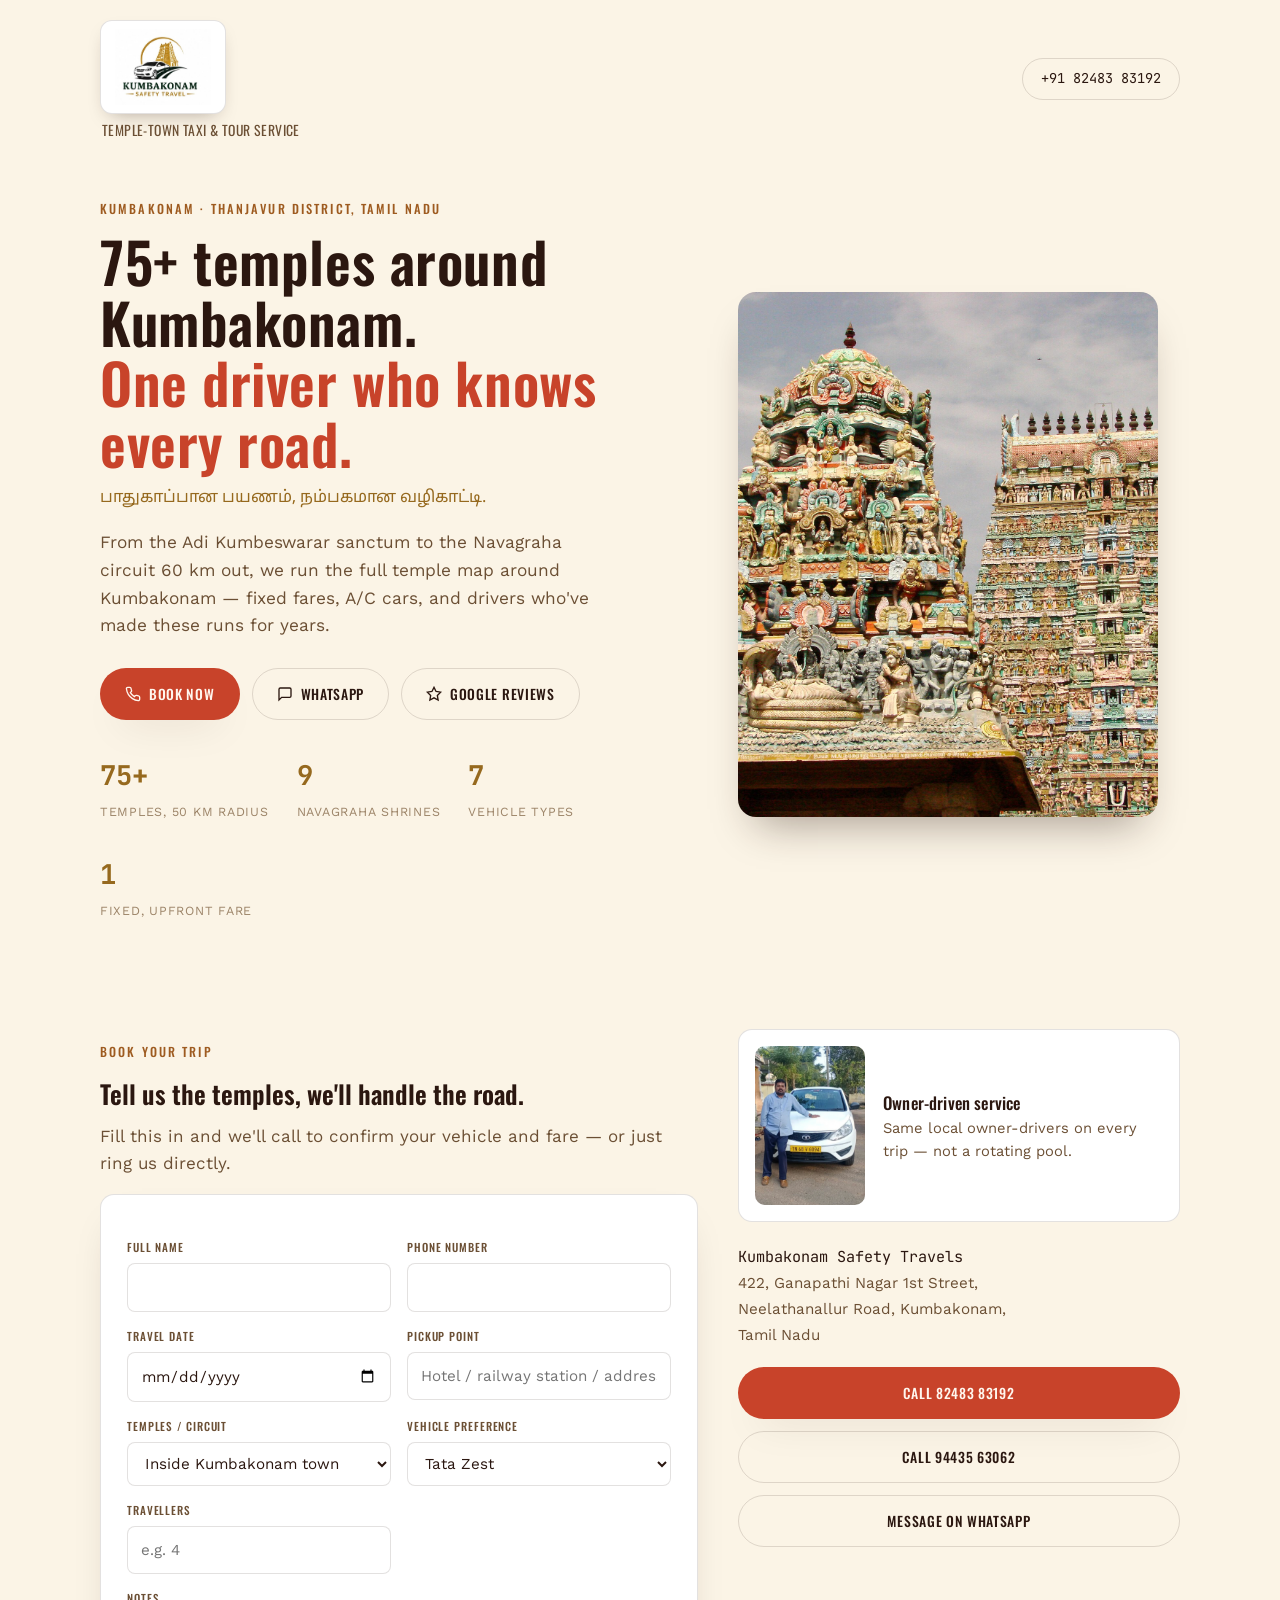
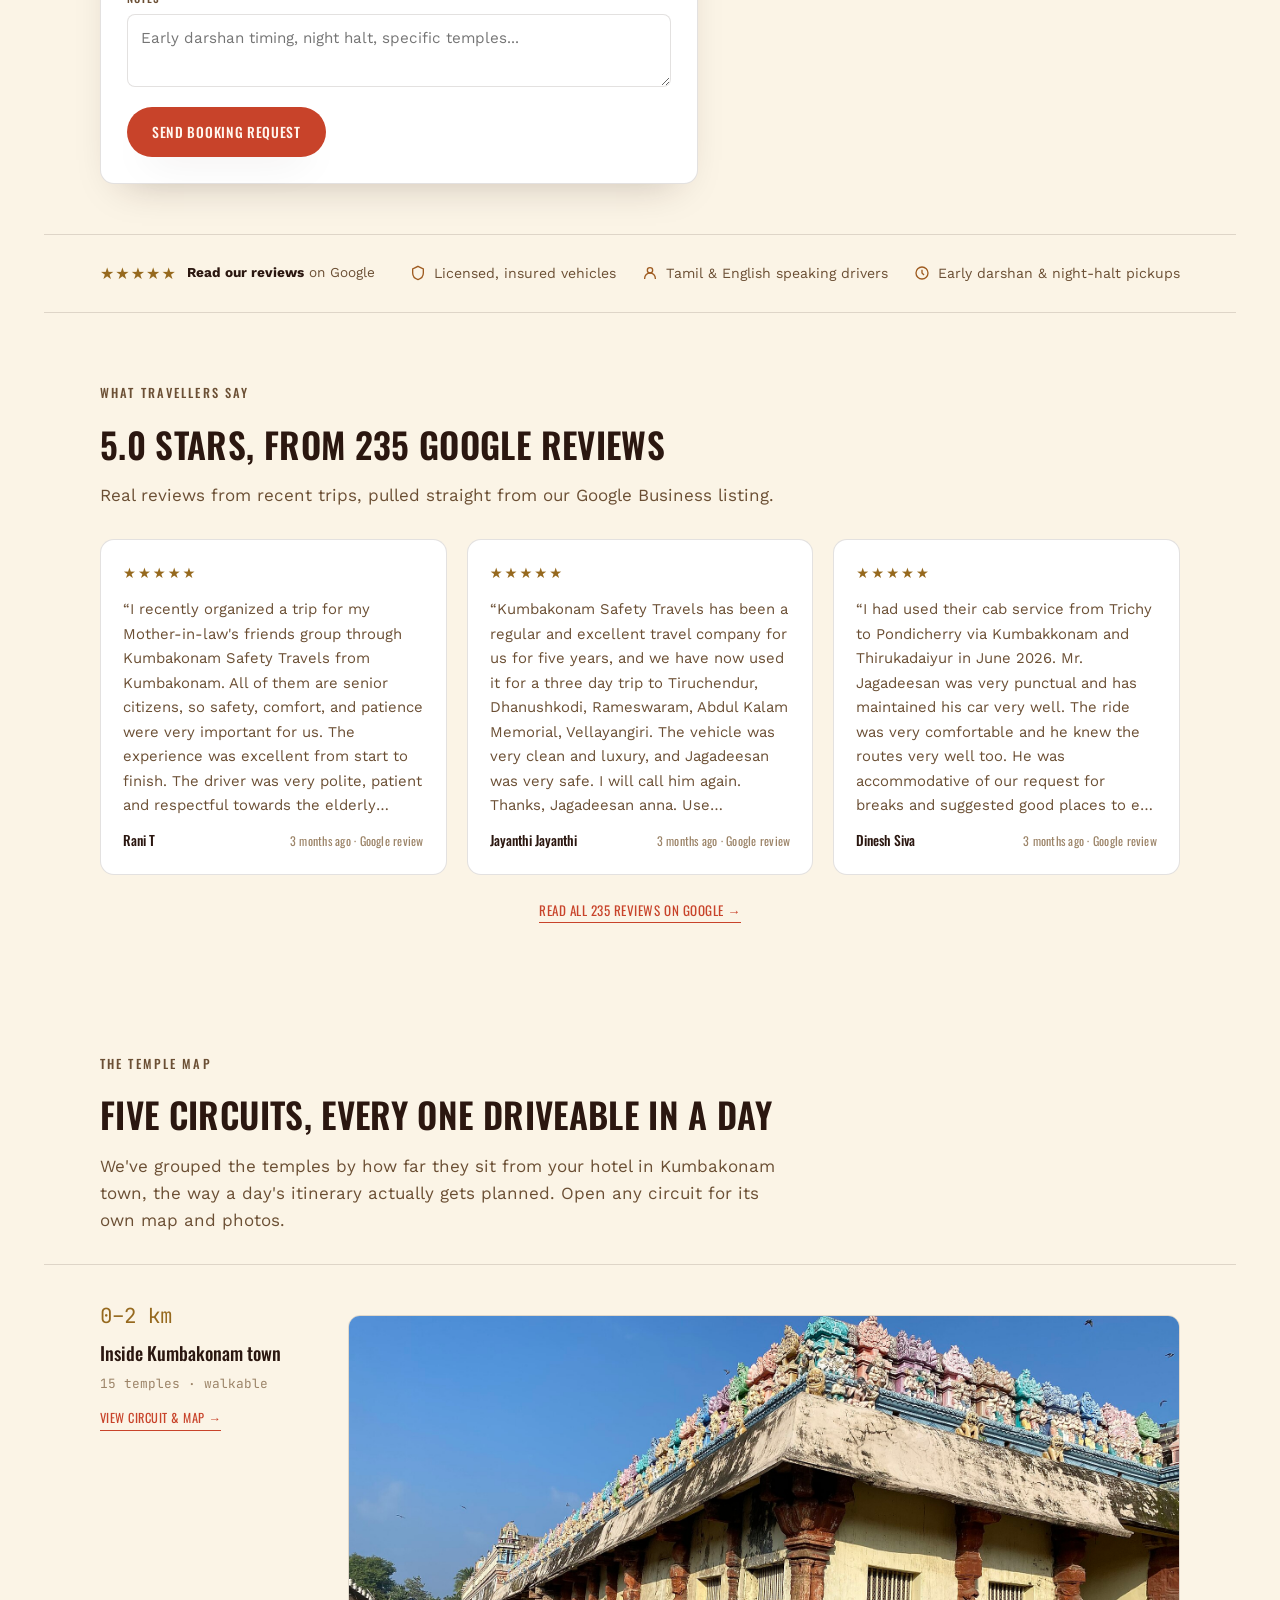
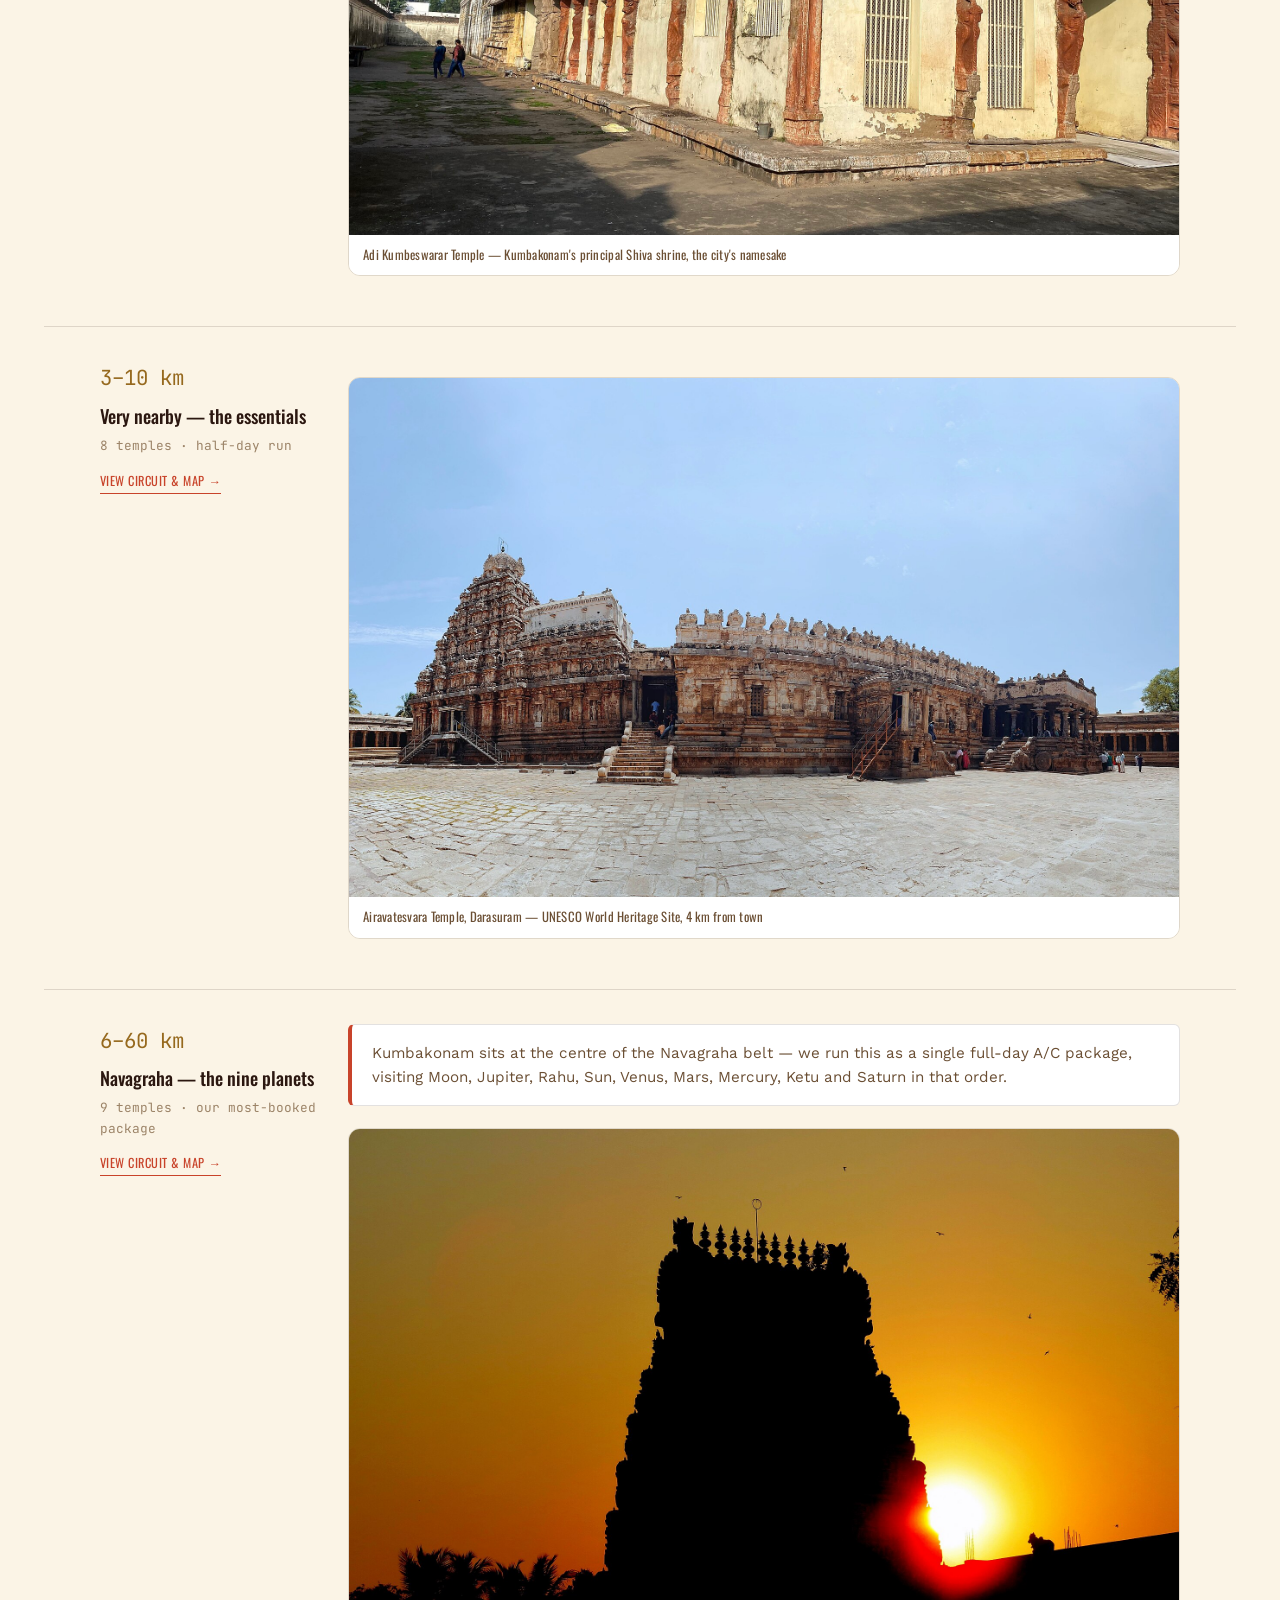
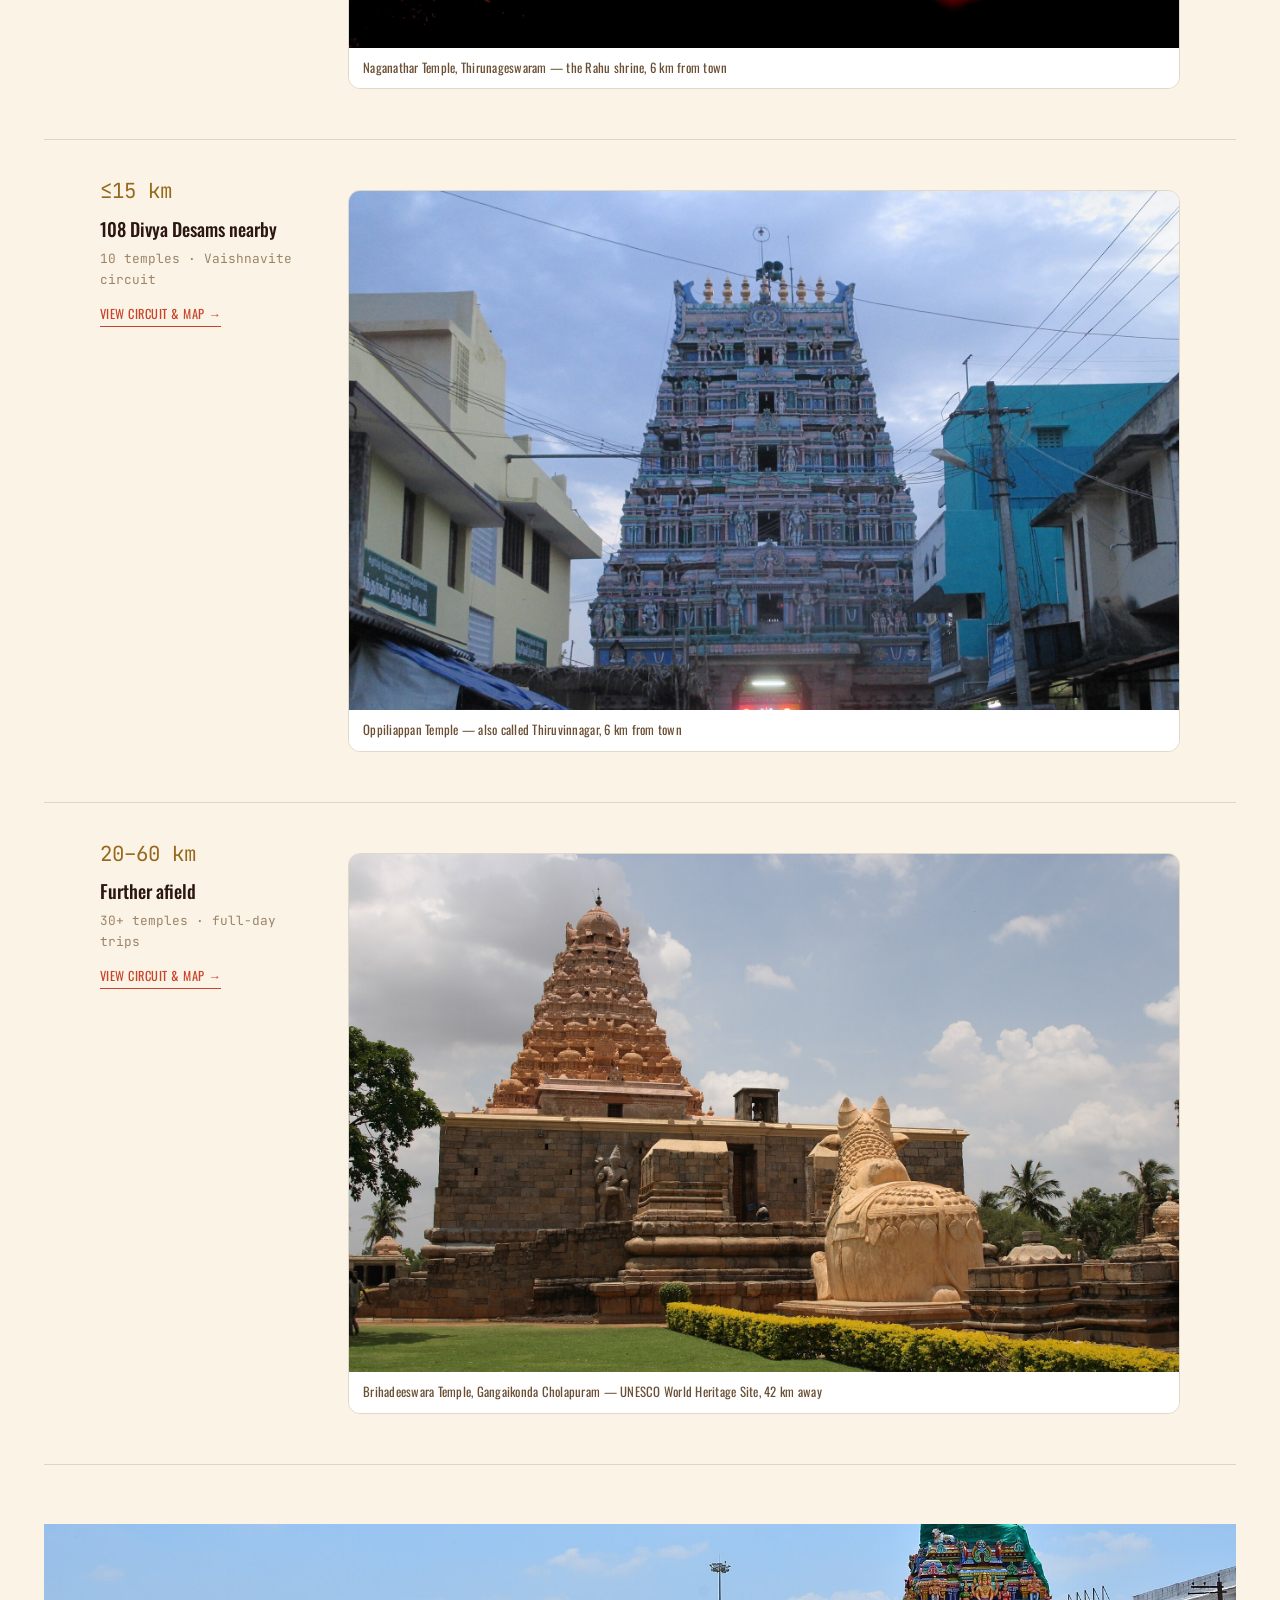
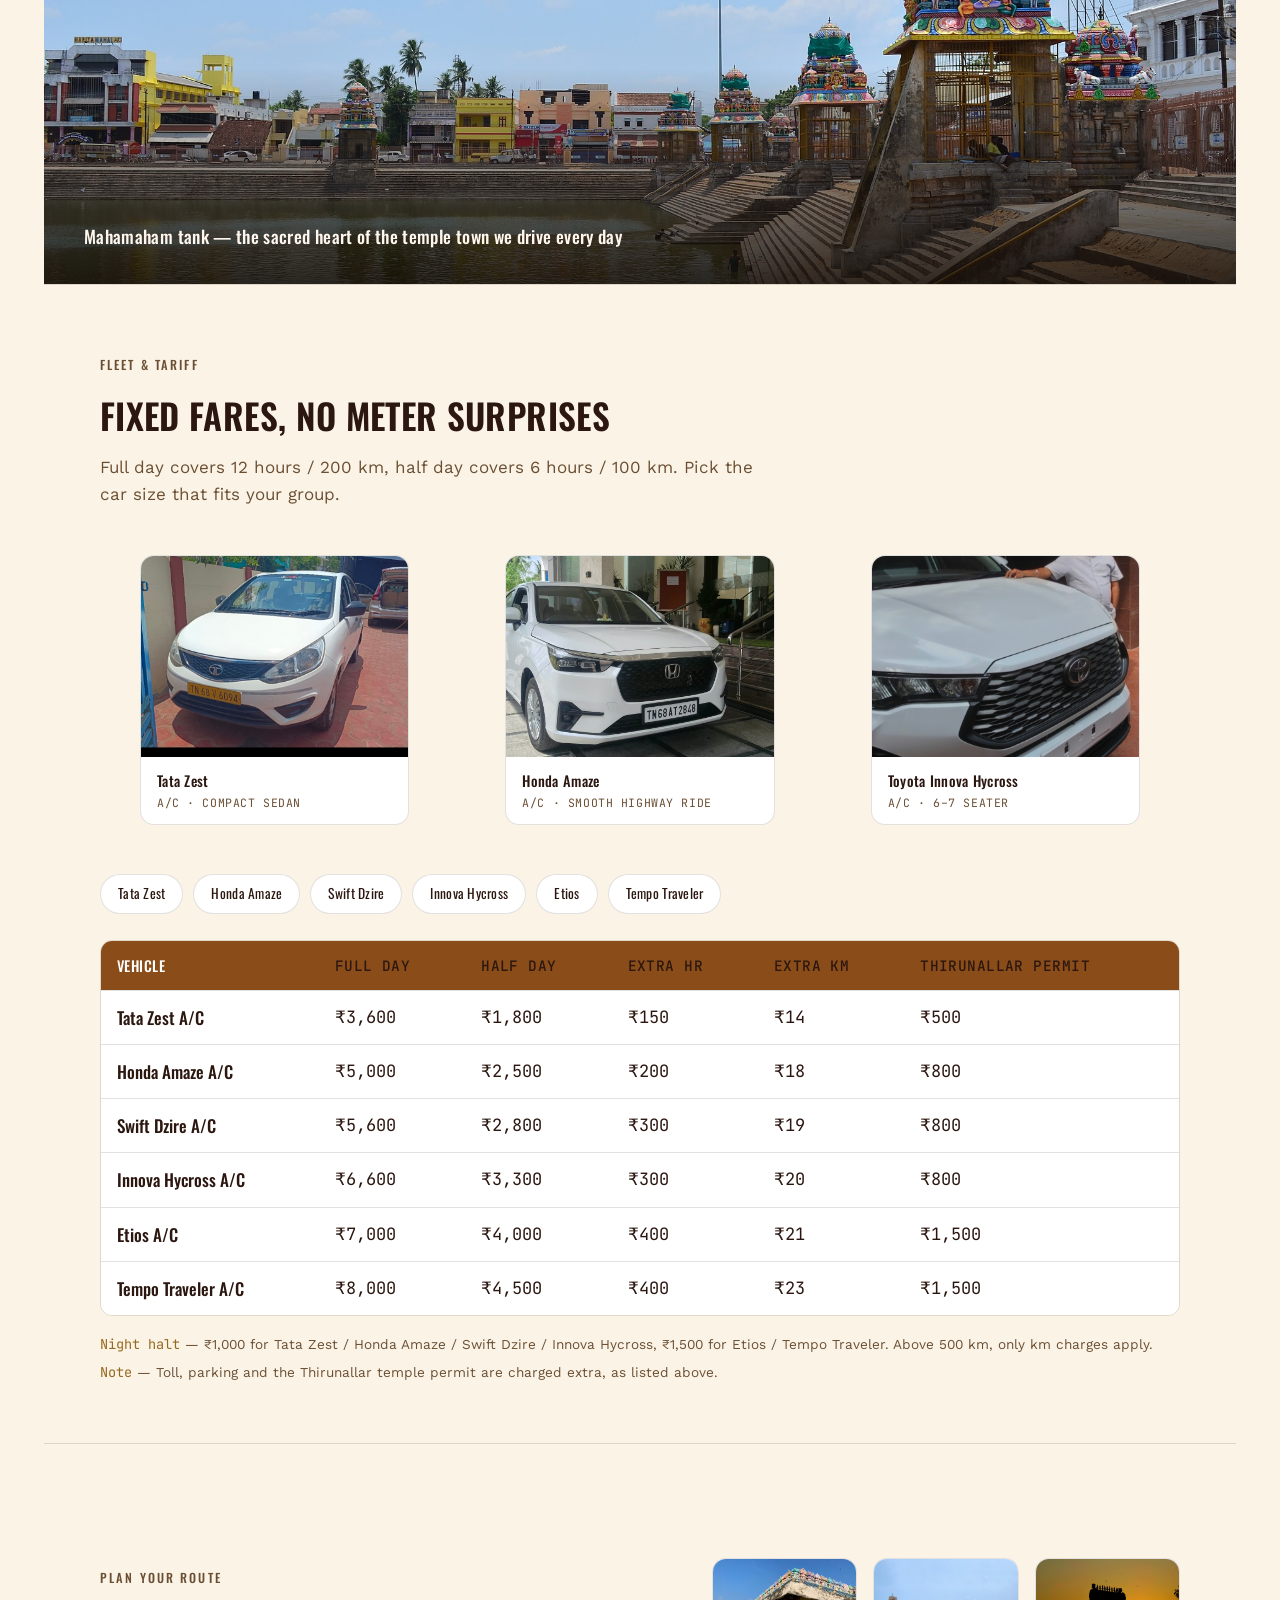
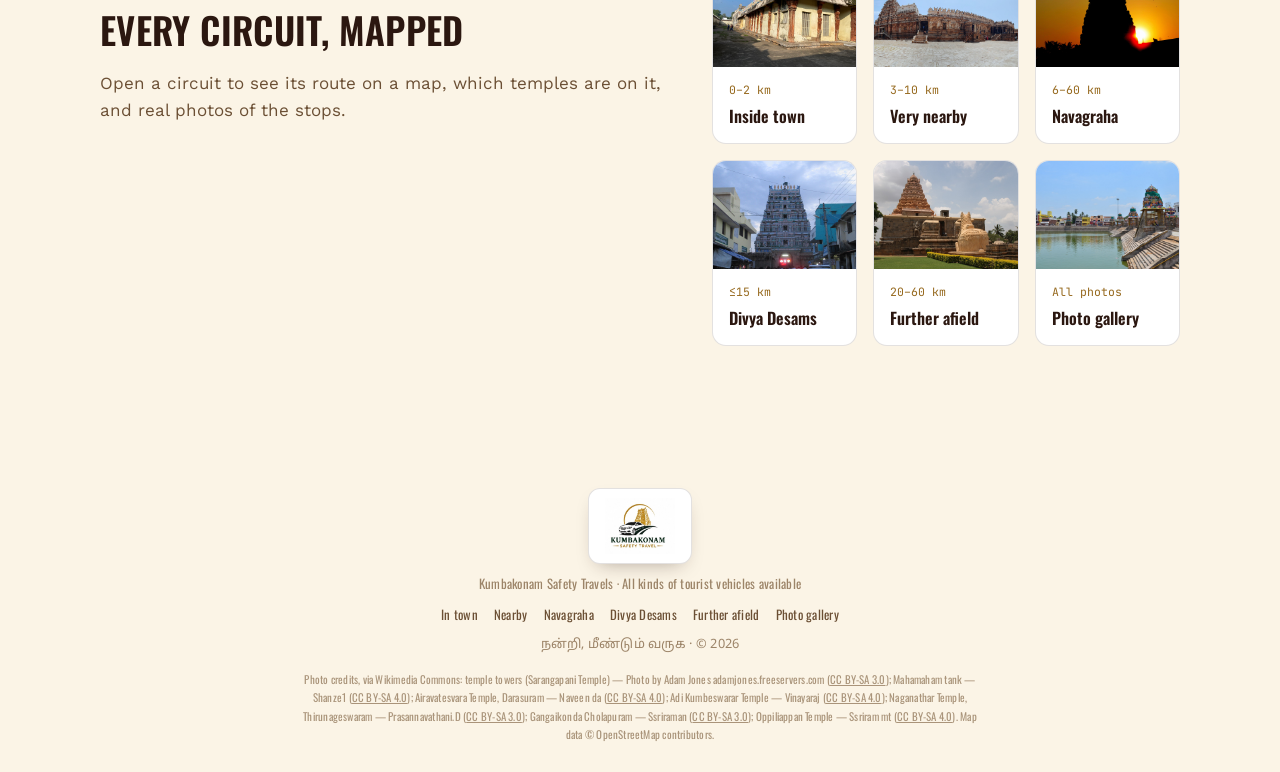
==== commit 81b27939: "Add a real Google reviews section to the home page Pulled three full reviews directly from the busin" ====
--- a/index.html
+++ b/index.html
@@ -153,6 +153,32 @@
       </div>
     </div>
   </div>
+
+  <section id="reviews">
+    <div class="section-head">
+      <p class="eyebrow">What travellers say</p>
+      <h2>5.0 stars, from 235 Google reviews</h2>
+      <p>Real reviews from recent trips, pulled straight from our Google Business listing.</p>
+    </div>
+    <div class="review-grid">
+      <figure class="review-card">
+        <div class="review-stars">&#9733;&#9733;&#9733;&#9733;&#9733;</div>
+        <blockquote>&ldquo;I recently organized a trip for my Mother-in-law's friends group through Kumbakonam Safety Travels from Kumbakonam. All of them are senior citizens, so safety, comfort, and patience were very important for us. The experience was excellent from start to finish. The driver was very polite, patient and respectful towards the elderly passengers. The vehicle was clean and comfortable, and the journey was smooth throughout the trip. All of them returned very happy and appreciated the care given during the trip. I would definitely recommend Kumbakonam Safety Travels, especially for family trips and senior citizen groups.&rdquo;</blockquote>
+        <figcaption><strong>Rani T</strong><span>3 months ago &middot; Google review</span></figcaption>
+      </figure>
+      <figure class="review-card">
+        <div class="review-stars">&#9733;&#9733;&#9733;&#9733;&#9733;</div>
+        <blockquote>&ldquo;Kumbakonam Safety Travels has been a regular and excellent travel company for us for five years, and we have now used it for a three day trip to Tiruchendur, Dhanushkodi, Rameswaram, Abdul Kalam Memorial, Vellayangiri. The vehicle was very clean and luxury, and Jagadeesan was very safe. I will call him again. Thanks, Jagadeesan anna. Use Kumbakonam Safety Travels for the Navagraha temples too &mdash; excellent trips.&rdquo;</blockquote>
+        <figcaption><strong>Jayanthi Jayanthi</strong><span>3 months ago &middot; Google review</span></figcaption>
+      </figure>
+      <figure class="review-card">
+        <div class="review-stars">&#9733;&#9733;&#9733;&#9733;&#9733;</div>
+        <blockquote>&ldquo;I had used their cab service from Trichy to Pondicherry via Kumbakkonam and Thirukadaiyur in June 2026. Mr. Jagadeesan was very punctual and has maintained his car very well. The ride was very comfortable and he knew the routes very well too. He was accommodative of our request for breaks and suggested good places to eat on the way. The pricing was very reasonable too. Will definitely use and recommend their service for future. Thanks!&rdquo;</blockquote>
+        <figcaption><strong>Dinesh Siva</strong><span>3 months ago &middot; Google review</span></figcaption>
+      </figure>
+    </div>
+    <p class="review-foot"><a href="https://g.page/r/CbF5g-I5_sX_EBM/review" target="_blank" rel="noopener">Read all 235 reviews on Google &rarr;</a></p>
+  </section>
 
   <section id="circuits">
     <div class="section-head">
--- a/site.css
+++ b/site.css
@@ -158,6 +158,19 @@
 .feature-list{ display:flex; gap:26px; flex-wrap:wrap; }
 .feature{ display:flex; align-items:center; gap:8px; font-size:0.88rem; color:var(--ink-soft); }
 .feature svg{ width:16px; height:16px; color:var(--primary); flex:none; }
+
+/* ---------- reviews ---------- */
+.review-grid{ max-width:1080px; margin:0 auto; display:grid; grid-template-columns:repeat(3,1fr); gap:20px; }
+@media (max-width:860px){ .review-grid{ grid-template-columns:1fr; } }
+.review-card{ background:var(--surface); border:1px solid var(--line-light); border-radius:14px; padding:22px; display:flex; flex-direction:column; gap:12px; margin:0; }
+.review-stars{ color:var(--gold-soft); font-size:0.9rem; letter-spacing:2px; }
+.review-card blockquote{ margin:0; font-size:0.93rem; line-height:1.65; color:var(--ink-soft); flex:1; display:-webkit-box; -webkit-line-clamp:9; -webkit-box-orient:vertical; overflow:hidden; }
+.review-card figcaption{ display:flex; align-items:baseline; justify-content:space-between; gap:10px; font-family:"Oswald",sans-serif; font-size:0.85rem; flex-wrap:wrap; }
+.review-card figcaption strong{ font-weight:500; color:var(--on-light); }
+.review-card figcaption span{ color:var(--ink-faint); font-size:0.75rem; letter-spacing:0.02em; }
+.review-foot{ max-width:1080px; margin:22px auto 0; text-align:center; }
+.review-foot a{ font-family:"Oswald",sans-serif; font-size:0.82rem; letter-spacing:0.04em; text-transform:uppercase; color:var(--accent); text-decoration:none; border-bottom:1px solid currentColor; padding-bottom:2px; }
+.review-foot a:hover{ color:var(--maroon); }
 
 /* ---------- section shell ---------- */
 section{ padding-block:60px; }
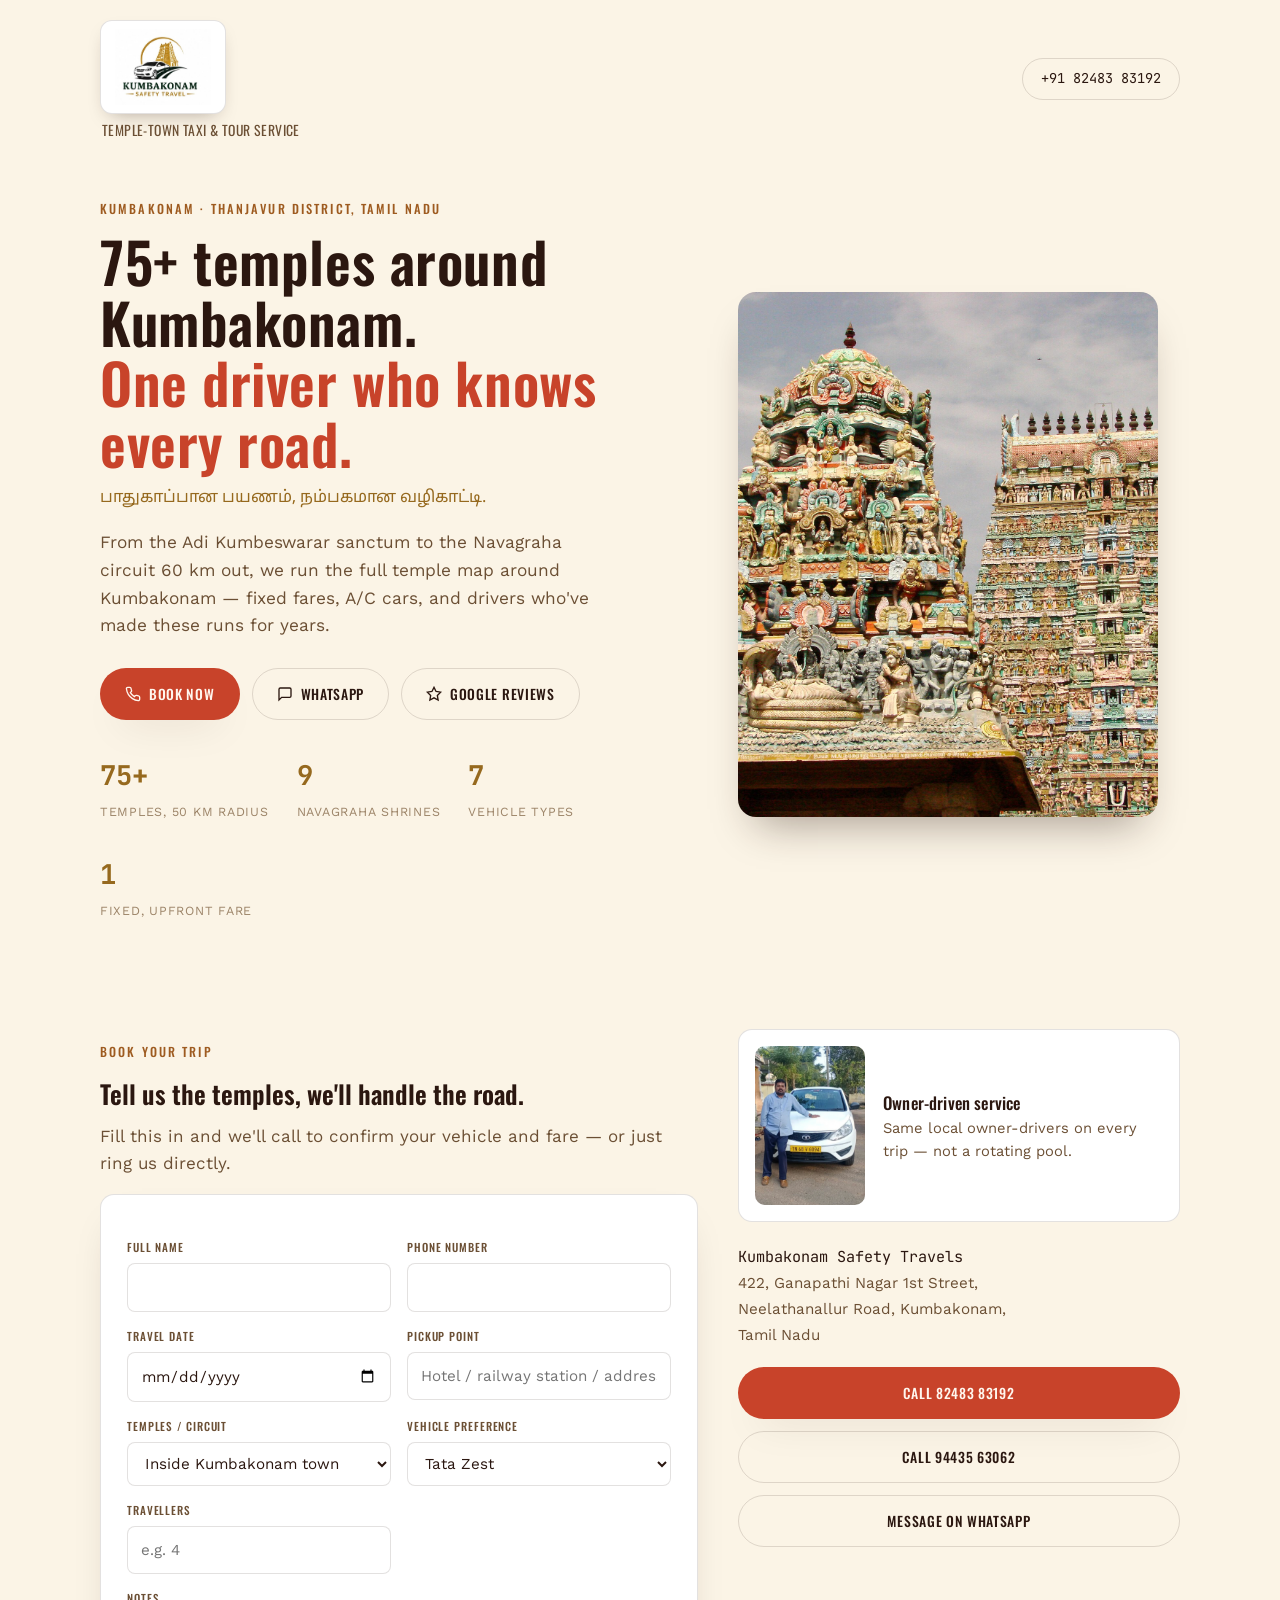
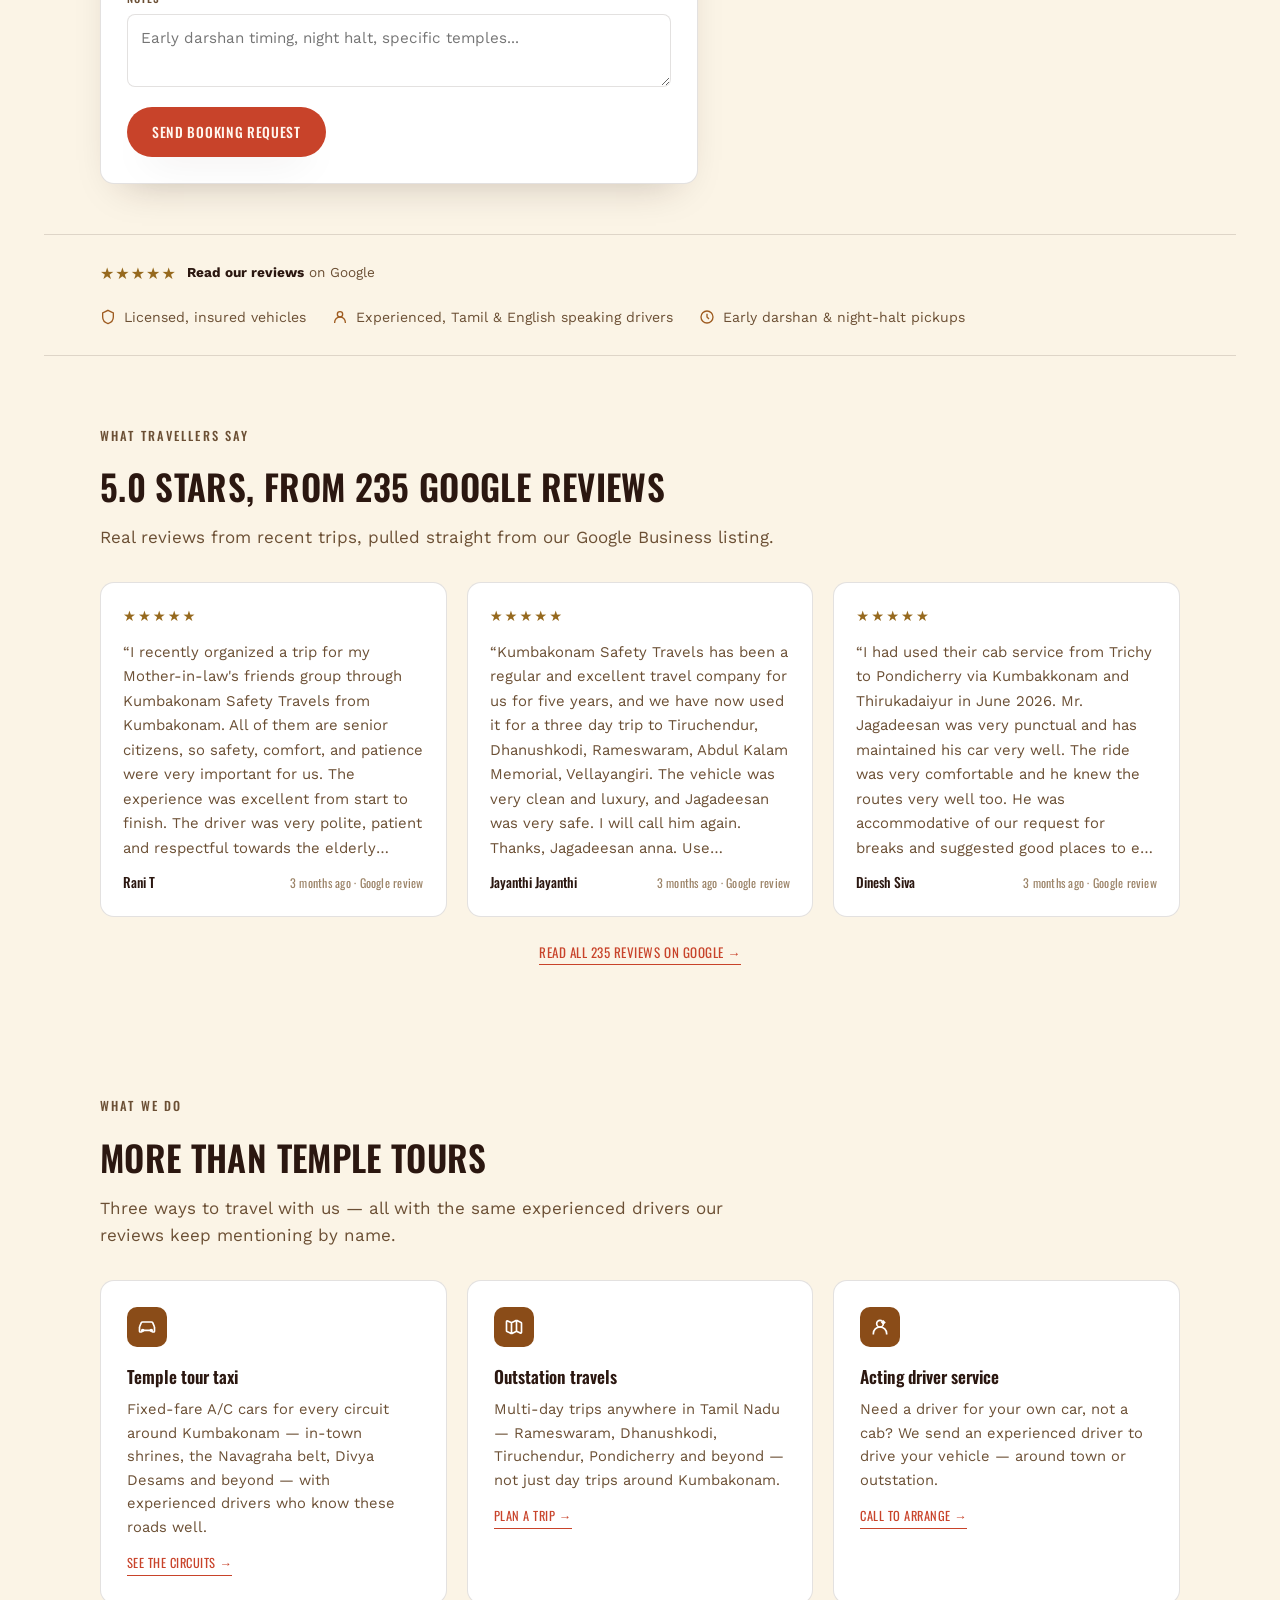
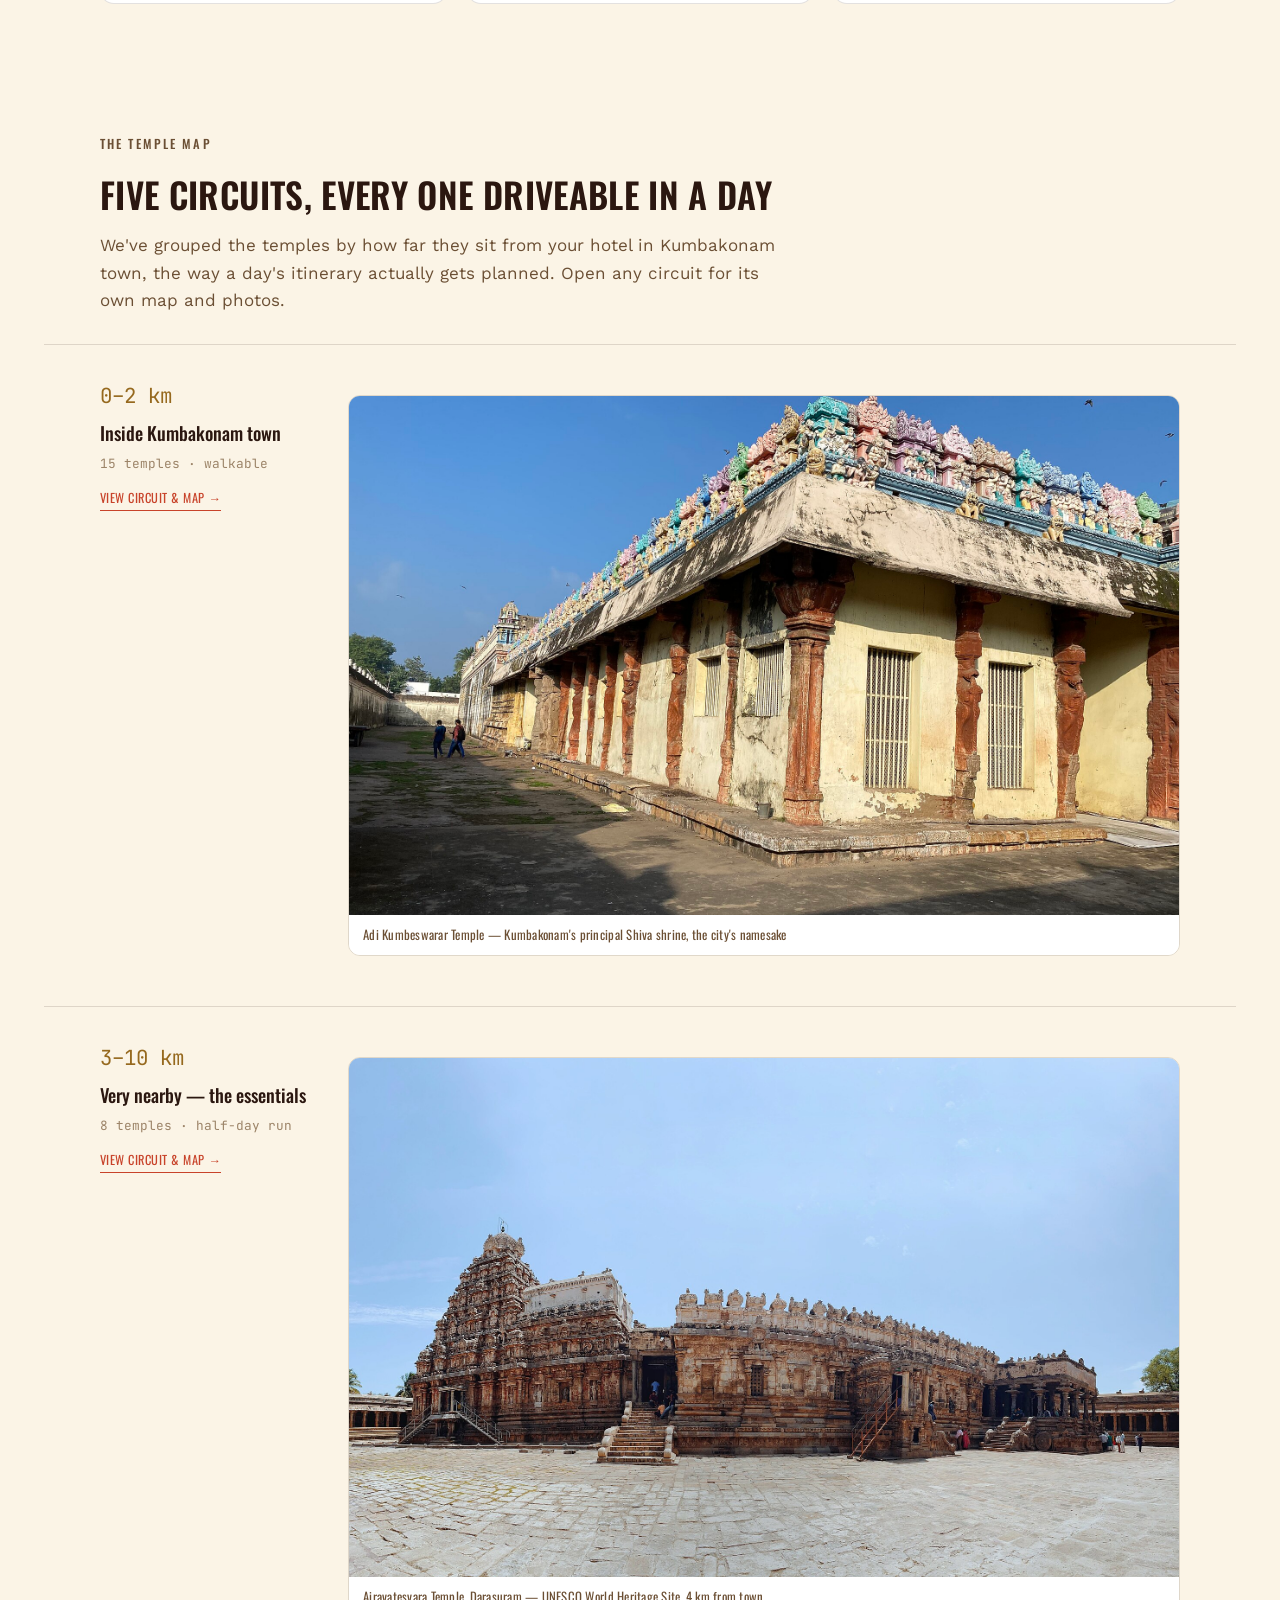
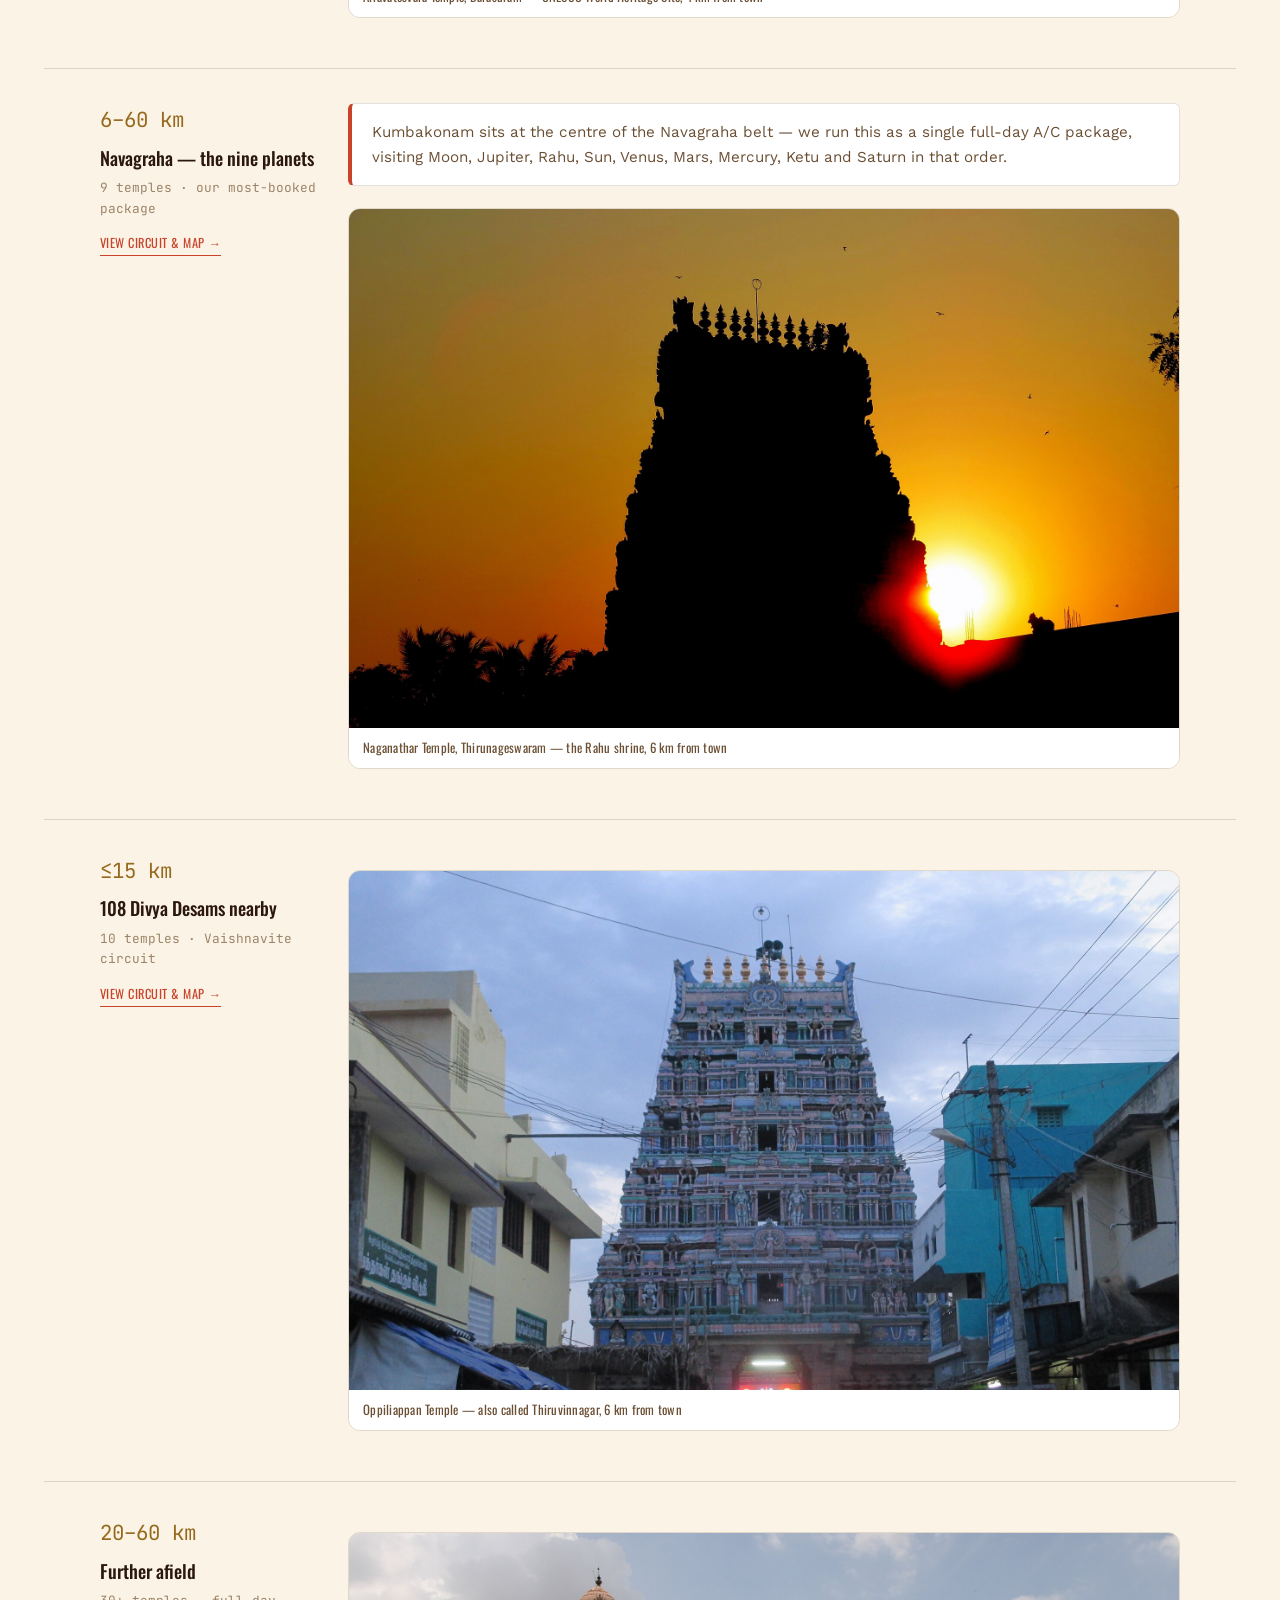
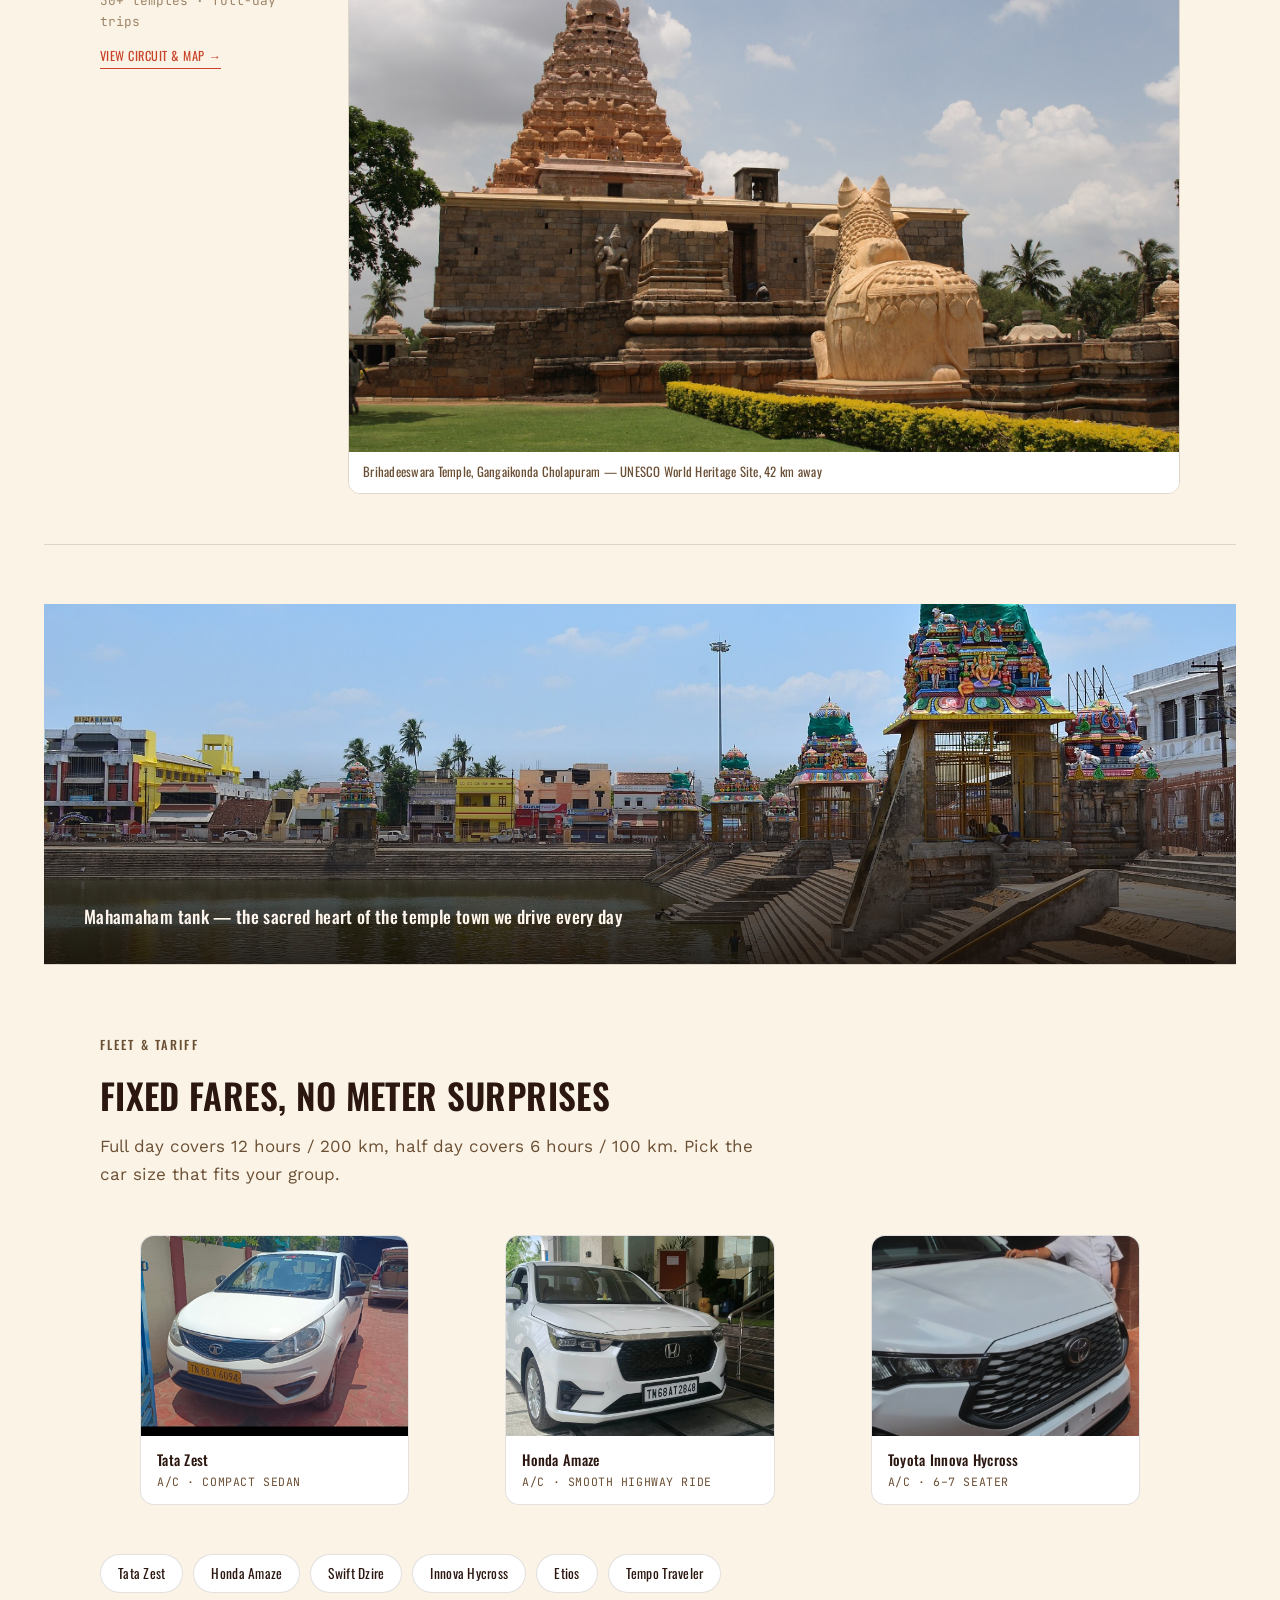
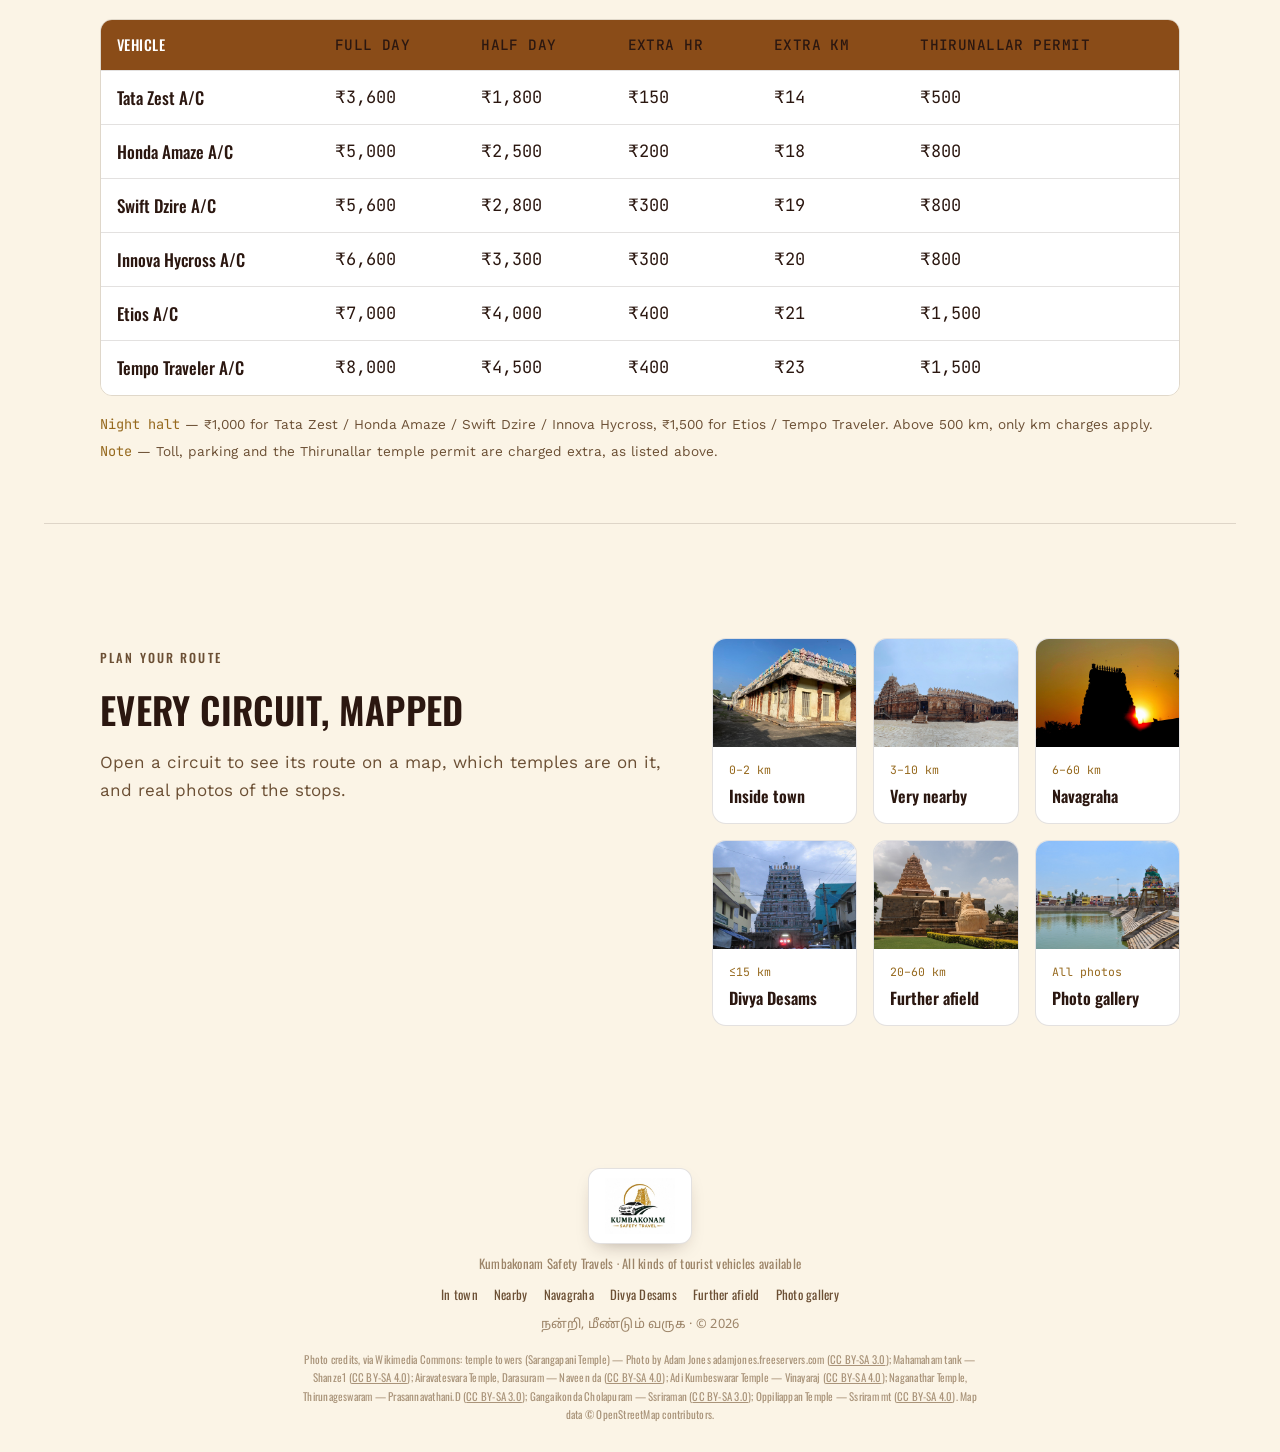
==== commit 28dc427f: "Add services section: temple tours, outstation travels, acting driver New "More than temple tours" s" ====
--- a/index.html
+++ b/index.html
@@ -90,6 +90,8 @@
                 <option>Navagraha &ndash; nine planets</option>
                 <option>108 Divya Desams</option>
                 <option>Further afield (Mannargudi, Gangaikonda Cholapuram...)</option>
+                <option>Outstation travel (anywhere in Tamil Nadu)</option>
+                <option>Acting driver service (drive my own car)</option>
                 <option>Not sure &ndash; suggest an itinerary</option>
               </select>
             </div>
@@ -148,7 +150,7 @@
       </a>
       <div class="feature-list">
         <div class="feature"><svg viewBox="0 0 24 24" fill="none" stroke="currentColor" stroke-width="2"><path d="M12 2l8 4v6c0 5-3.5 8.5-8 10-4.5-1.5-8-5-8-10V6z"/></svg>Licensed, insured vehicles</div>
-        <div class="feature"><svg viewBox="0 0 24 24" fill="none" stroke="currentColor" stroke-width="2"><circle cx="12" cy="8" r="4"/><path d="M4 21v-1a8 8 0 0 1 16 0v1"/></svg>Tamil &amp; English speaking drivers</div>
+        <div class="feature"><svg viewBox="0 0 24 24" fill="none" stroke="currentColor" stroke-width="2"><circle cx="12" cy="8" r="4"/><path d="M4 21v-1a8 8 0 0 1 16 0v1"/></svg>Experienced, Tamil &amp; English speaking drivers</div>
         <div class="feature"><svg viewBox="0 0 24 24" fill="none" stroke="currentColor" stroke-width="2"><circle cx="12" cy="12" r="9"/><path d="M12 7v5l3 3"/></svg>Early darshan &amp; night-halt pickups</div>
       </div>
     </div>
@@ -178,6 +180,34 @@
       </figure>
     </div>
     <p class="review-foot"><a href="https://g.page/r/CbF5g-I5_sX_EBM/review" target="_blank" rel="noopener">Read all 235 reviews on Google &rarr;</a></p>
+  </section>
+
+  <section id="services">
+    <div class="section-head">
+      <p class="eyebrow">What we do</p>
+      <h2>More than temple tours</h2>
+      <p>Three ways to travel with us &mdash; all with the same experienced drivers our reviews keep mentioning by name.</p>
+    </div>
+    <div class="services-grid">
+      <div class="service-card">
+        <div class="service-icon"><svg viewBox="0 0 24 24" fill="none" stroke="currentColor" stroke-width="2"><path d="M3 12l2-5a2 2 0 0 1 2-1h10a2 2 0 0 1 2 1l2 5"/><path d="M3 12v5a1 1 0 0 0 1 1h1a1 1 0 0 0 1-1v-1h12v1a1 1 0 0 0 1 1h1a1 1 0 0 0 1-1v-5"/><circle cx="7" cy="16" r="1"/><circle cx="17" cy="16" r="1"/></svg></div>
+        <h3>Temple tour taxi</h3>
+        <p>Fixed-fare A/C cars for every circuit around Kumbakonam &mdash; in-town shrines, the Navagraha belt, Divya Desams and beyond &mdash; with experienced drivers who know these roads well.</p>
+        <a class="service-cta" href="#circuits">See the circuits &rarr;</a>
+      </div>
+      <div class="service-card">
+        <div class="service-icon"><svg viewBox="0 0 24 24" fill="none" stroke="currentColor" stroke-width="2"><path d="M9 20l-5.447-2.724A1 1 0 0 1 3 16.382V5.618a1 1 0 0 1 1.447-.894L9 7m0 13l6-3m-6 3V7m6 10l4.553 2.276A1 1 0 0 0 21 18.382V7.618a1 1 0 0 0-.553-.894L15 4m0 13V4m0 0L9 7"/></svg></div>
+        <h3>Outstation travels</h3>
+        <p>Multi-day trips anywhere in Tamil Nadu &mdash; Rameswaram, Dhanushkodi, Tiruchendur, Pondicherry and beyond &mdash; not just day trips around Kumbakonam.</p>
+        <a class="service-cta" href="#booking">Plan a trip &rarr;</a>
+      </div>
+      <div class="service-card">
+        <div class="service-icon"><svg viewBox="0 0 24 24" fill="none" stroke="currentColor" stroke-width="2"><circle cx="12" cy="8" r="4"/><path d="M4 21v-1a8 8 0 0 1 16 0v1"/><path d="M14.5 6.5l1.5-1.5 1.5 1.5-1.5 1.5z"/></svg></div>
+        <h3>Acting driver service</h3>
+        <p>Need a driver for your own car, not a cab? We send an experienced driver to drive your vehicle &mdash; around town or outstation.</p>
+        <a class="service-cta" href="tel:+918248383192">Call to arrange &rarr;</a>
+      </div>
+    </div>
   </section>
 
   <section id="circuits">
--- a/site.css
+++ b/site.css
@@ -171,6 +171,17 @@
 .review-foot{ max-width:1080px; margin:22px auto 0; text-align:center; }
 .review-foot a{ font-family:"Oswald",sans-serif; font-size:0.82rem; letter-spacing:0.04em; text-transform:uppercase; color:var(--accent); text-decoration:none; border-bottom:1px solid currentColor; padding-bottom:2px; }
 .review-foot a:hover{ color:var(--maroon); }
+
+/* ---------- services ---------- */
+.services-grid{ max-width:1080px; margin:0 auto; display:grid; grid-template-columns:repeat(3,1fr); gap:20px; }
+@media (max-width:860px){ .services-grid{ grid-template-columns:1fr; } }
+.service-card{ background:var(--surface); border:1px solid var(--line-light); border-radius:14px; padding:26px; }
+.service-card .service-icon{ width:40px; height:40px; border-radius:10px; background:var(--primary-deep); color:#fff; display:flex; align-items:center; justify-content:center; margin-bottom:16px; }
+.service-card .service-icon svg{ width:20px; height:20px; }
+.service-card h3{ font-size:1.08rem; margin-bottom:8px; }
+.service-card p{ color:var(--ink-soft); font-size:0.92rem; line-height:1.6; margin:0; }
+.service-card .service-cta{ display:inline-flex; align-items:center; gap:6px; margin-top:14px; font-family:"Oswald",sans-serif; font-size:0.78rem; letter-spacing:0.04em; text-transform:uppercase; color:var(--accent); text-decoration:none; border-bottom:1px solid currentColor; padding-bottom:2px; }
+.service-card .service-cta:hover{ color:var(--maroon); }
 
 /* ---------- section shell ---------- */
 section{ padding-block:60px; }
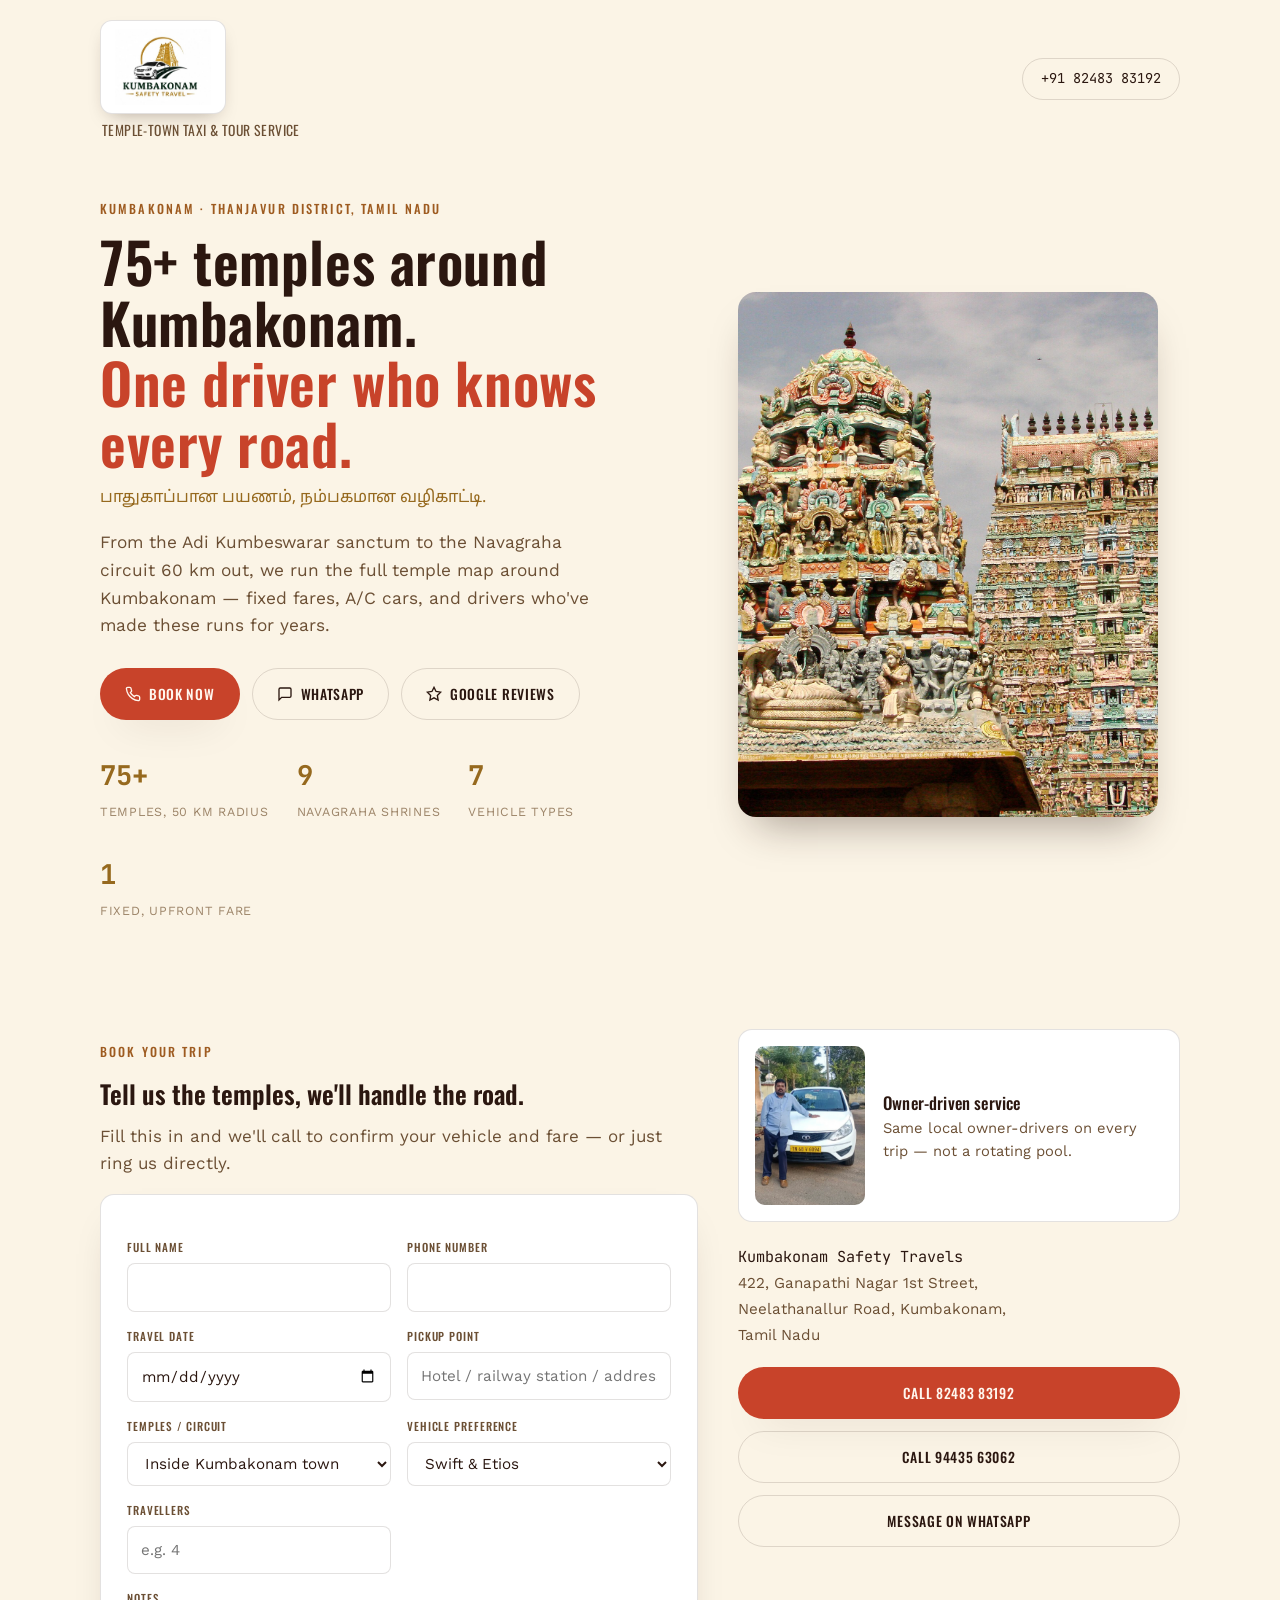
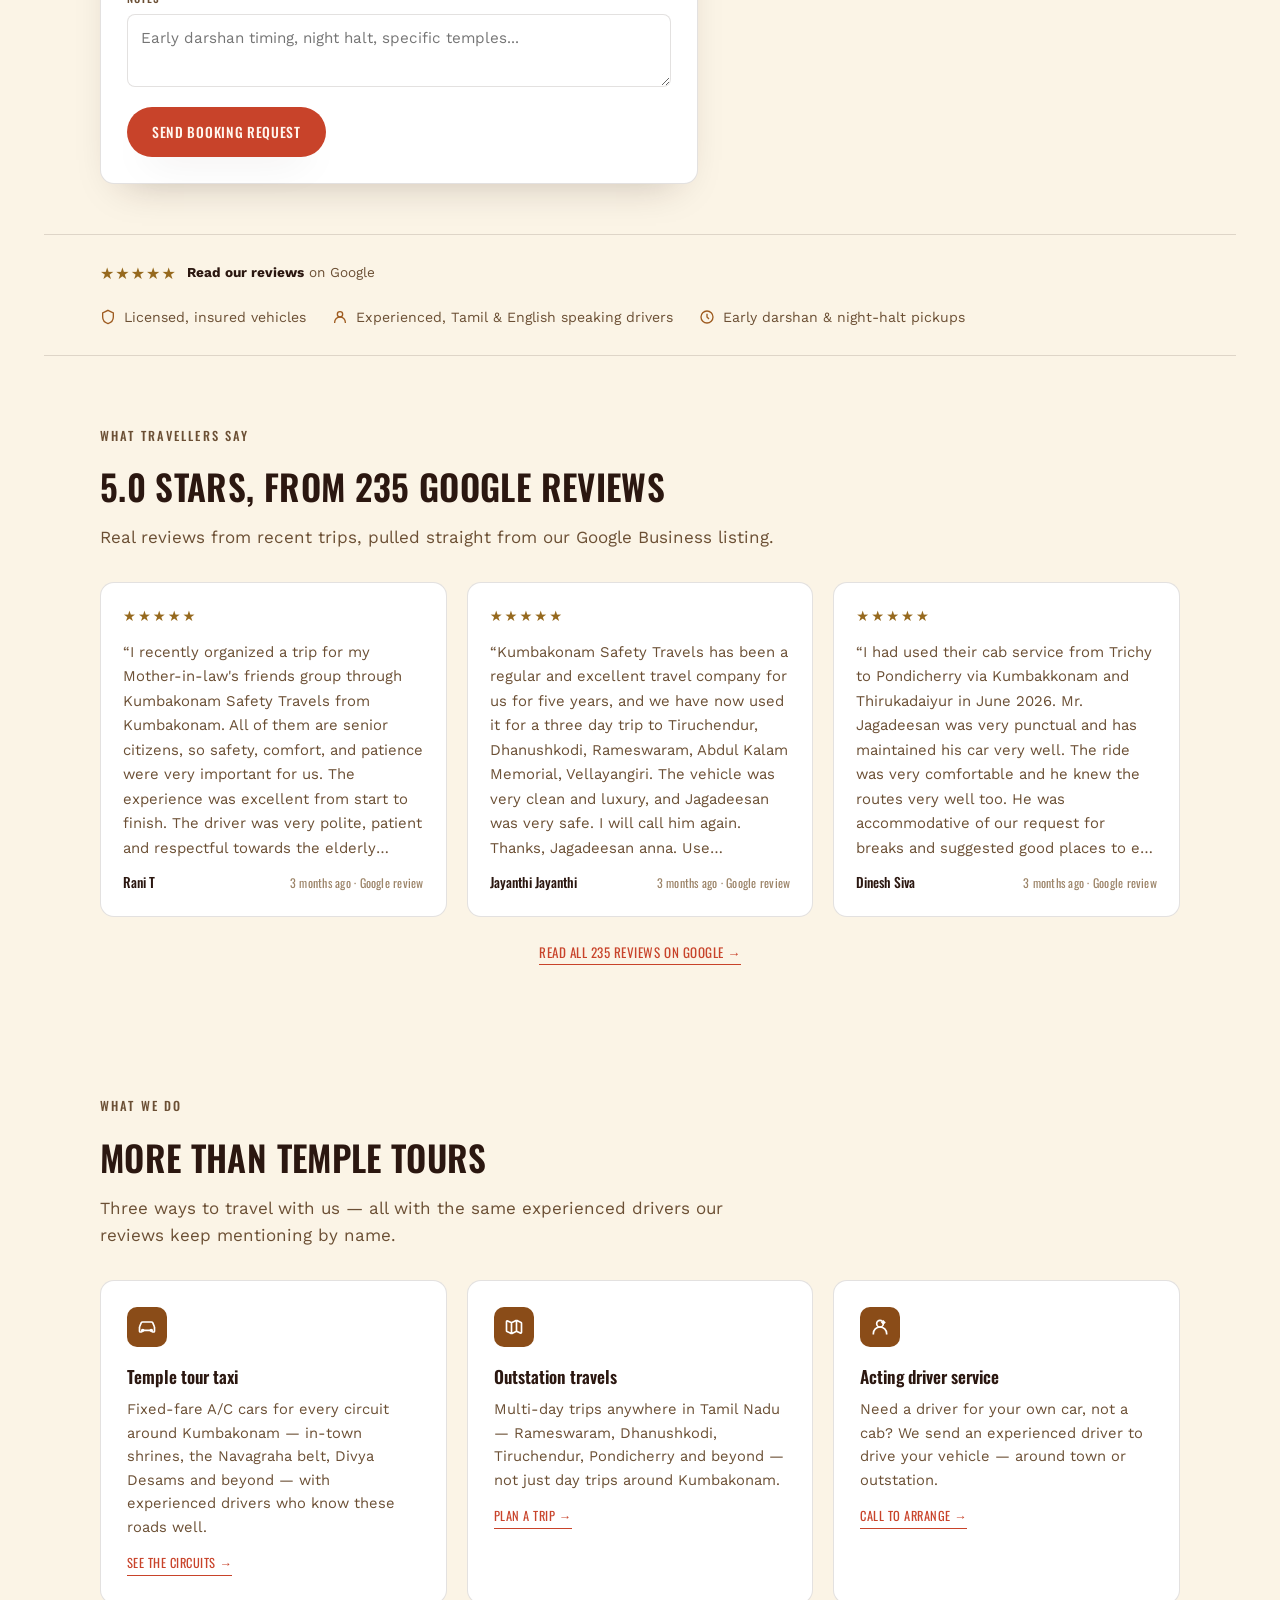
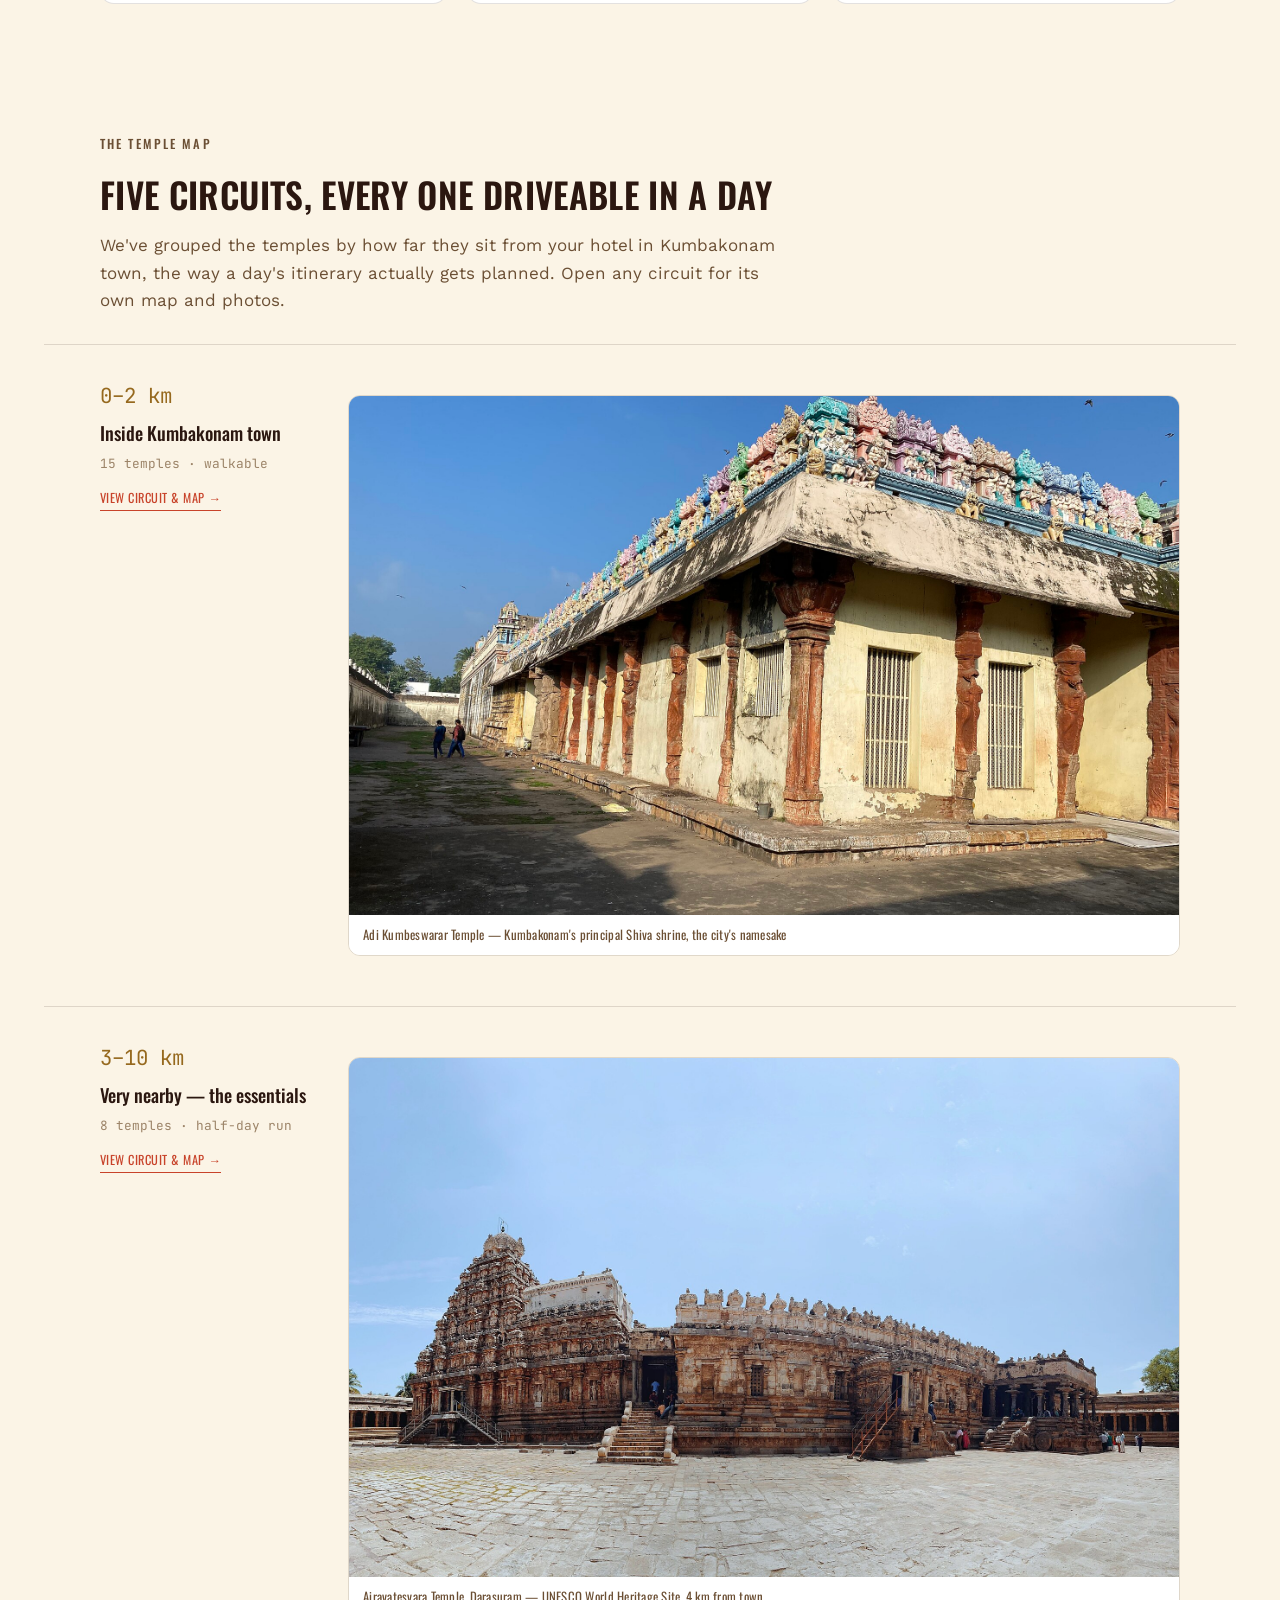
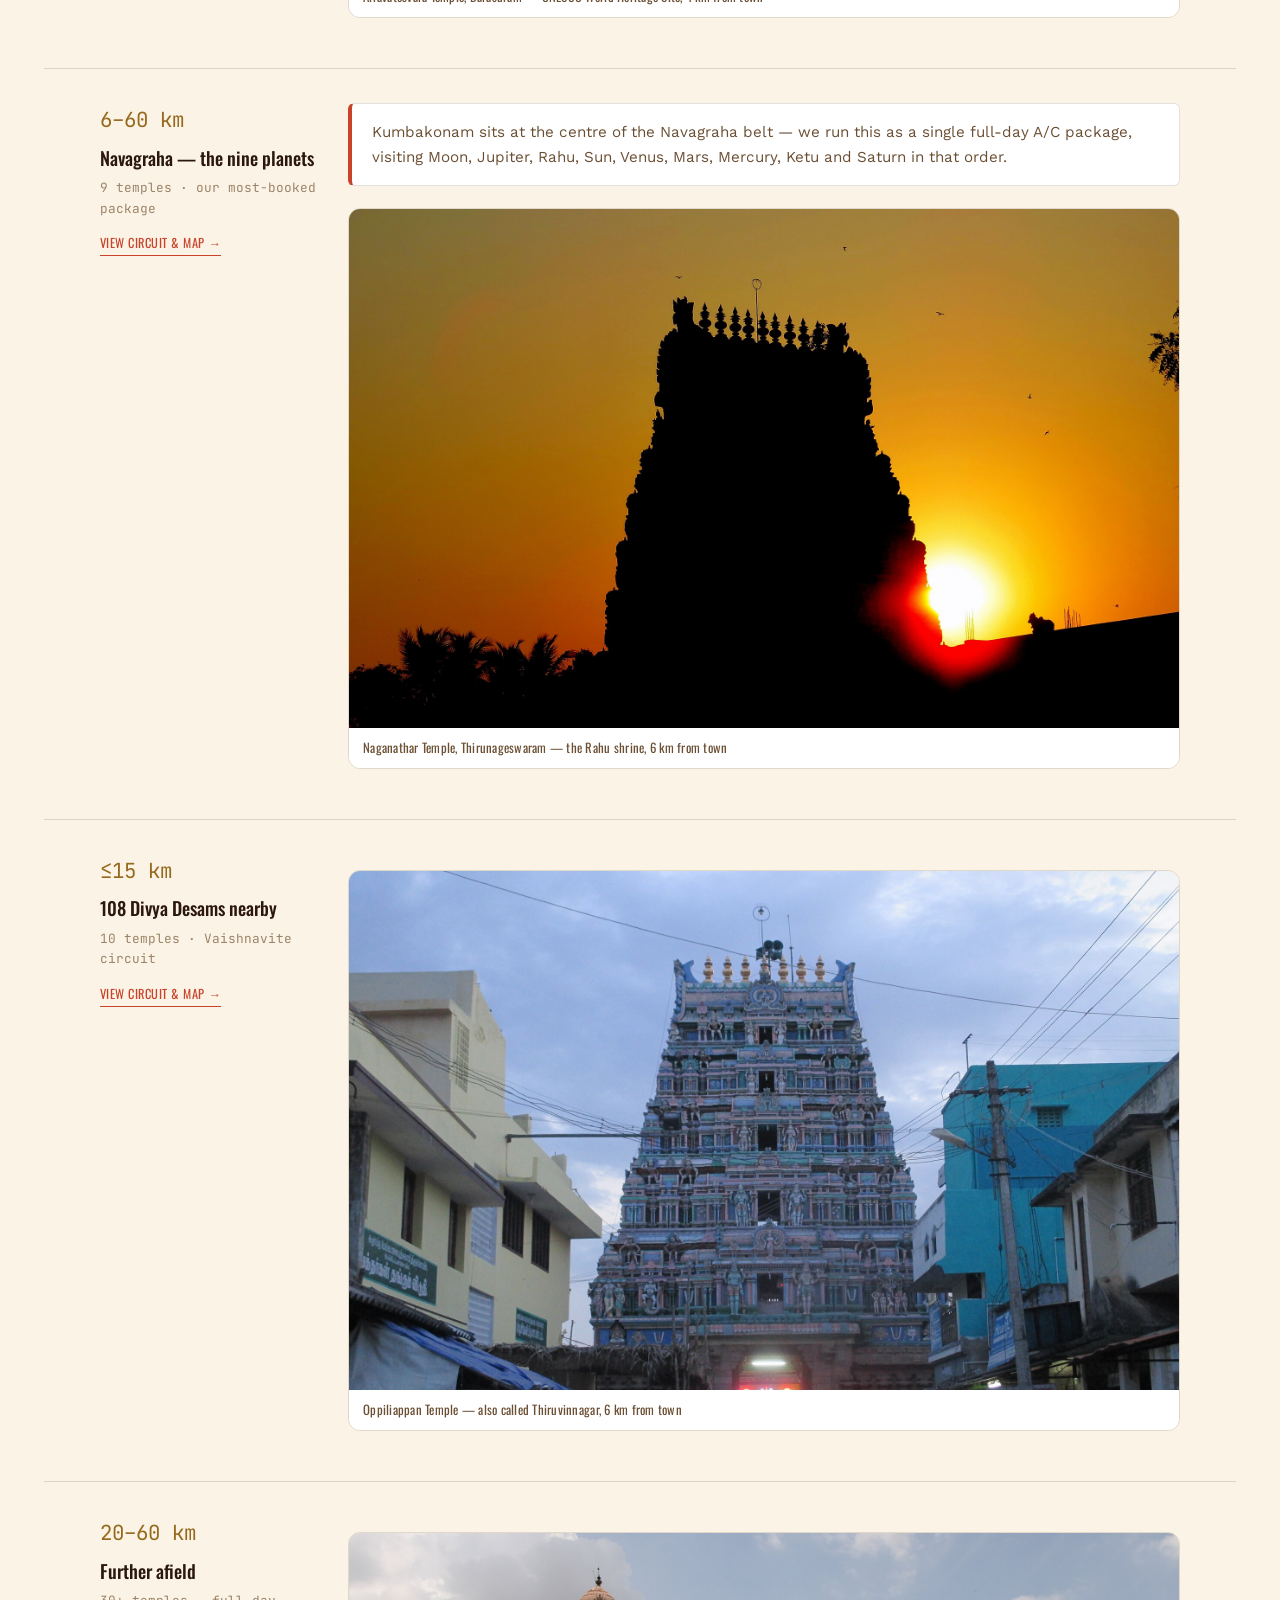
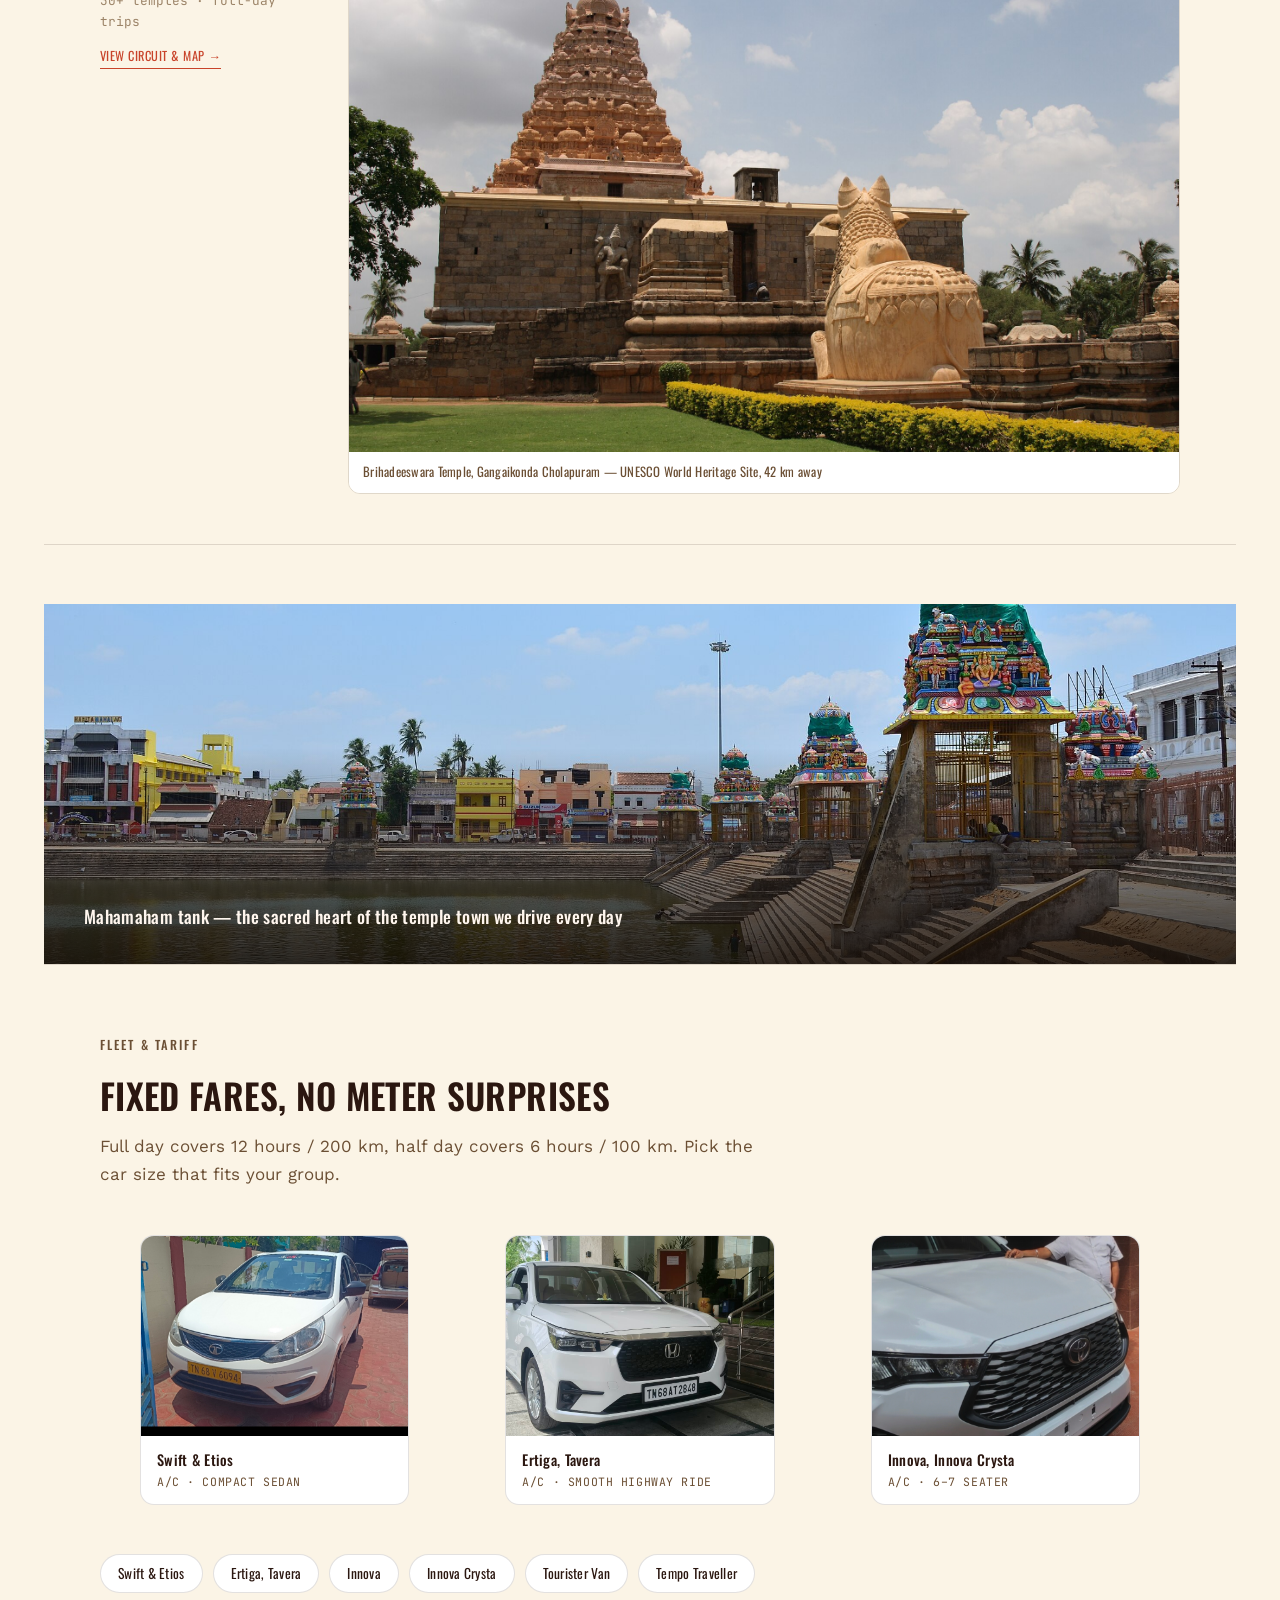
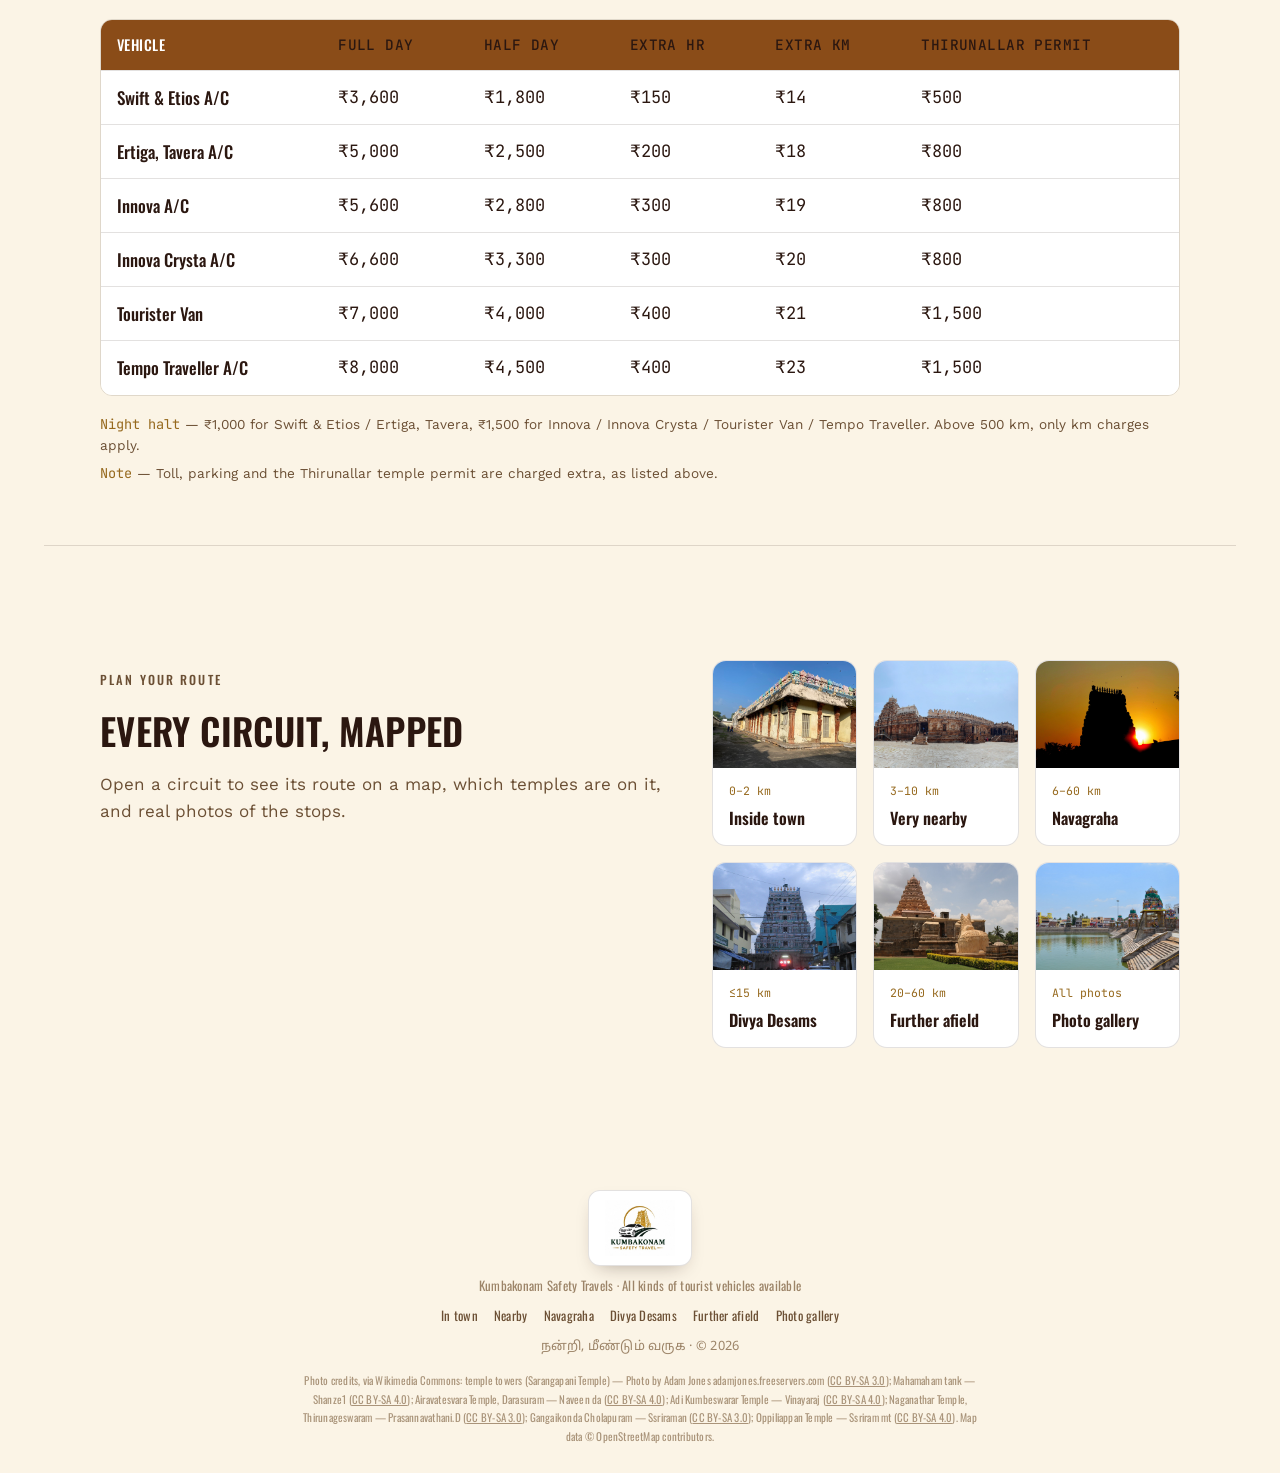
==== commit b6a2ab5b: "Fix tariff table and fleet names to match actual vehicles/pricing Vehicle names were mismatched with" ====
--- a/index.html
+++ b/index.html
@@ -98,12 +98,12 @@
             <div class="field">
               <label for="bf-vehicle">Vehicle preference</label>
               <select id="bf-vehicle" name="Vehicle">
-                <option>Tata Zest</option>
-                <option>Honda Amaze</option>
-                <option>Swift Dzire</option>
-                <option>Innova Hycross</option>
-                <option>Etios</option>
-                <option>Tempo Traveler</option>
+                <option>Swift &amp; Etios</option>
+                <option>Ertiga, Tavera</option>
+                <option>Innova</option>
+                <option>Innova Crysta</option>
+                <option>Tourister Van</option>
+                <option>Tempo Traveller</option>
                 <option>Not sure &ndash; recommend one</option>
               </select>
             </div>
@@ -317,25 +317,25 @@
     </div>
     <div class="fleet-gallery">
       <figure class="fleet-photo">
-        <img src="fleet-sedan-1.jpeg" alt="Our Tata Zest, parked and ready for a trip">
-        <figcaption>Tata Zest<span>A/C &middot; compact sedan</span></figcaption>
+        <img src="fleet-sedan-1.jpeg" alt="Our Swift &amp; Etios A/C, parked and ready for a trip">
+        <figcaption>Swift &amp; Etios<span>A/C &middot; compact sedan</span></figcaption>
       </figure>
       <figure class="fleet-photo">
-        <img src="fleet-sedan-2.jpeg" alt="Our Honda Amaze at pickup">
-        <figcaption>Honda Amaze<span>A/C &middot; smooth highway ride</span></figcaption>
+        <img src="fleet-sedan-2.jpeg" alt="Our Ertiga / Tavera A/C at pickup">
+        <figcaption>Ertiga, Tavera<span>A/C &middot; smooth highway ride</span></figcaption>
       </figure>
       <figure class="fleet-photo">
-        <img src="fleet-innova.jpeg" alt="Our Toyota Innova Hycross, ready for a group trip">
-        <figcaption>Toyota Innova Hycross<span>A/C &middot; 6&ndash;7 seater</span></figcaption>
+        <img src="fleet-innova.jpeg" alt="Our Innova / Innova Crysta A/C, ready for a group trip">
+        <figcaption>Innova, Innova Crysta<span>A/C &middot; 6&ndash;7 seater</span></figcaption>
       </figure>
     </div>
     <div class="fleet-list">
-      <span class="fleet-pill">Tata Zest</span>
-      <span class="fleet-pill">Honda Amaze</span>
-      <span class="fleet-pill">Swift Dzire</span>
-      <span class="fleet-pill">Innova Hycross</span>
-      <span class="fleet-pill">Etios</span>
-      <span class="fleet-pill">Tempo Traveler</span>
+      <span class="fleet-pill">Swift &amp; Etios</span>
+      <span class="fleet-pill">Ertiga, Tavera</span>
+      <span class="fleet-pill">Innova</span>
+      <span class="fleet-pill">Innova Crysta</span>
+      <span class="fleet-pill">Tourister Van</span>
+      <span class="fleet-pill">Tempo Traveller</span>
     </div>
     <div class="table-scroll">
       <table class="tariff">
@@ -350,17 +350,17 @@
           </tr>
         </thead>
         <tbody>
-          <tr><td class="vname">Tata Zest A/C</td><td class="num" data-label="Full day">&#8377;3,600</td><td class="num" data-label="Half day">&#8377;1,800</td><td class="num" data-label="Extra hr">&#8377;150</td><td class="num" data-label="Extra km">&#8377;14</td><td class="num" data-label="Thirunallar permit">&#8377;500</td></tr>
-          <tr><td class="vname">Honda Amaze A/C</td><td class="num" data-label="Full day">&#8377;5,000</td><td class="num" data-label="Half day">&#8377;2,500</td><td class="num" data-label="Extra hr">&#8377;200</td><td class="num" data-label="Extra km">&#8377;18</td><td class="num" data-label="Thirunallar permit">&#8377;800</td></tr>
-          <tr><td class="vname">Swift Dzire A/C</td><td class="num" data-label="Full day">&#8377;5,600</td><td class="num" data-label="Half day">&#8377;2,800</td><td class="num" data-label="Extra hr">&#8377;300</td><td class="num" data-label="Extra km">&#8377;19</td><td class="num" data-label="Thirunallar permit">&#8377;800</td></tr>
-          <tr><td class="vname">Innova Hycross A/C</td><td class="num" data-label="Full day">&#8377;6,600</td><td class="num" data-label="Half day">&#8377;3,300</td><td class="num" data-label="Extra hr">&#8377;300</td><td class="num" data-label="Extra km">&#8377;20</td><td class="num" data-label="Thirunallar permit">&#8377;800</td></tr>
-          <tr><td class="vname">Etios A/C</td><td class="num" data-label="Full day">&#8377;7,000</td><td class="num" data-label="Half day">&#8377;4,000</td><td class="num" data-label="Extra hr">&#8377;400</td><td class="num" data-label="Extra km">&#8377;21</td><td class="num" data-label="Thirunallar permit">&#8377;1,500</td></tr>
-          <tr><td class="vname">Tempo Traveler A/C</td><td class="num" data-label="Full day">&#8377;8,000</td><td class="num" data-label="Half day">&#8377;4,500</td><td class="num" data-label="Extra hr">&#8377;400</td><td class="num" data-label="Extra km">&#8377;23</td><td class="num" data-label="Thirunallar permit">&#8377;1,500</td></tr>
+          <tr><td class="vname">Swift &amp; Etios A/C</td><td class="num" data-label="Full day">&#8377;3,600</td><td class="num" data-label="Half day">&#8377;1,800</td><td class="num" data-label="Extra hr">&#8377;150</td><td class="num" data-label="Extra km">&#8377;14</td><td class="num" data-label="Thirunallar permit">&#8377;500</td></tr>
+          <tr><td class="vname">Ertiga, Tavera A/C</td><td class="num" data-label="Full day">&#8377;5,000</td><td class="num" data-label="Half day">&#8377;2,500</td><td class="num" data-label="Extra hr">&#8377;200</td><td class="num" data-label="Extra km">&#8377;18</td><td class="num" data-label="Thirunallar permit">&#8377;800</td></tr>
+          <tr><td class="vname">Innova A/C</td><td class="num" data-label="Full day">&#8377;5,600</td><td class="num" data-label="Half day">&#8377;2,800</td><td class="num" data-label="Extra hr">&#8377;300</td><td class="num" data-label="Extra km">&#8377;19</td><td class="num" data-label="Thirunallar permit">&#8377;800</td></tr>
+          <tr><td class="vname">Innova Crysta A/C</td><td class="num" data-label="Full day">&#8377;6,600</td><td class="num" data-label="Half day">&#8377;3,300</td><td class="num" data-label="Extra hr">&#8377;300</td><td class="num" data-label="Extra km">&#8377;20</td><td class="num" data-label="Thirunallar permit">&#8377;800</td></tr>
+          <tr><td class="vname">Tourister Van</td><td class="num" data-label="Full day">&#8377;7,000</td><td class="num" data-label="Half day">&#8377;4,000</td><td class="num" data-label="Extra hr">&#8377;400</td><td class="num" data-label="Extra km">&#8377;21</td><td class="num" data-label="Thirunallar permit">&#8377;1,500</td></tr>
+          <tr><td class="vname">Tempo Traveller A/C</td><td class="num" data-label="Full day">&#8377;8,000</td><td class="num" data-label="Half day">&#8377;4,500</td><td class="num" data-label="Extra hr">&#8377;400</td><td class="num" data-label="Extra km">&#8377;23</td><td class="num" data-label="Thirunallar permit">&#8377;1,500</td></tr>
         </tbody>
       </table>
     </div>
     <div class="tariff-notes">
-      <div><span class="mono">Night halt</span> &mdash; &#8377;1,000 for Tata Zest / Honda Amaze / Swift Dzire / Innova Hycross, &#8377;1,500 for Etios / Tempo Traveler. Above 500 km, only km charges apply.</div>
+      <div><span class="mono">Night halt</span> &mdash; &#8377;1,000 for Swift &amp; Etios / Ertiga, Tavera, &#8377;1,500 for Innova / Innova Crysta / Tourister Van / Tempo Traveller. Above 500 km, only km charges apply.</div>
       <div><span class="mono">Note</span> &mdash; Toll, parking and the Thirunallar temple permit are charged extra, as listed above.</div>
     </div>
   </section>
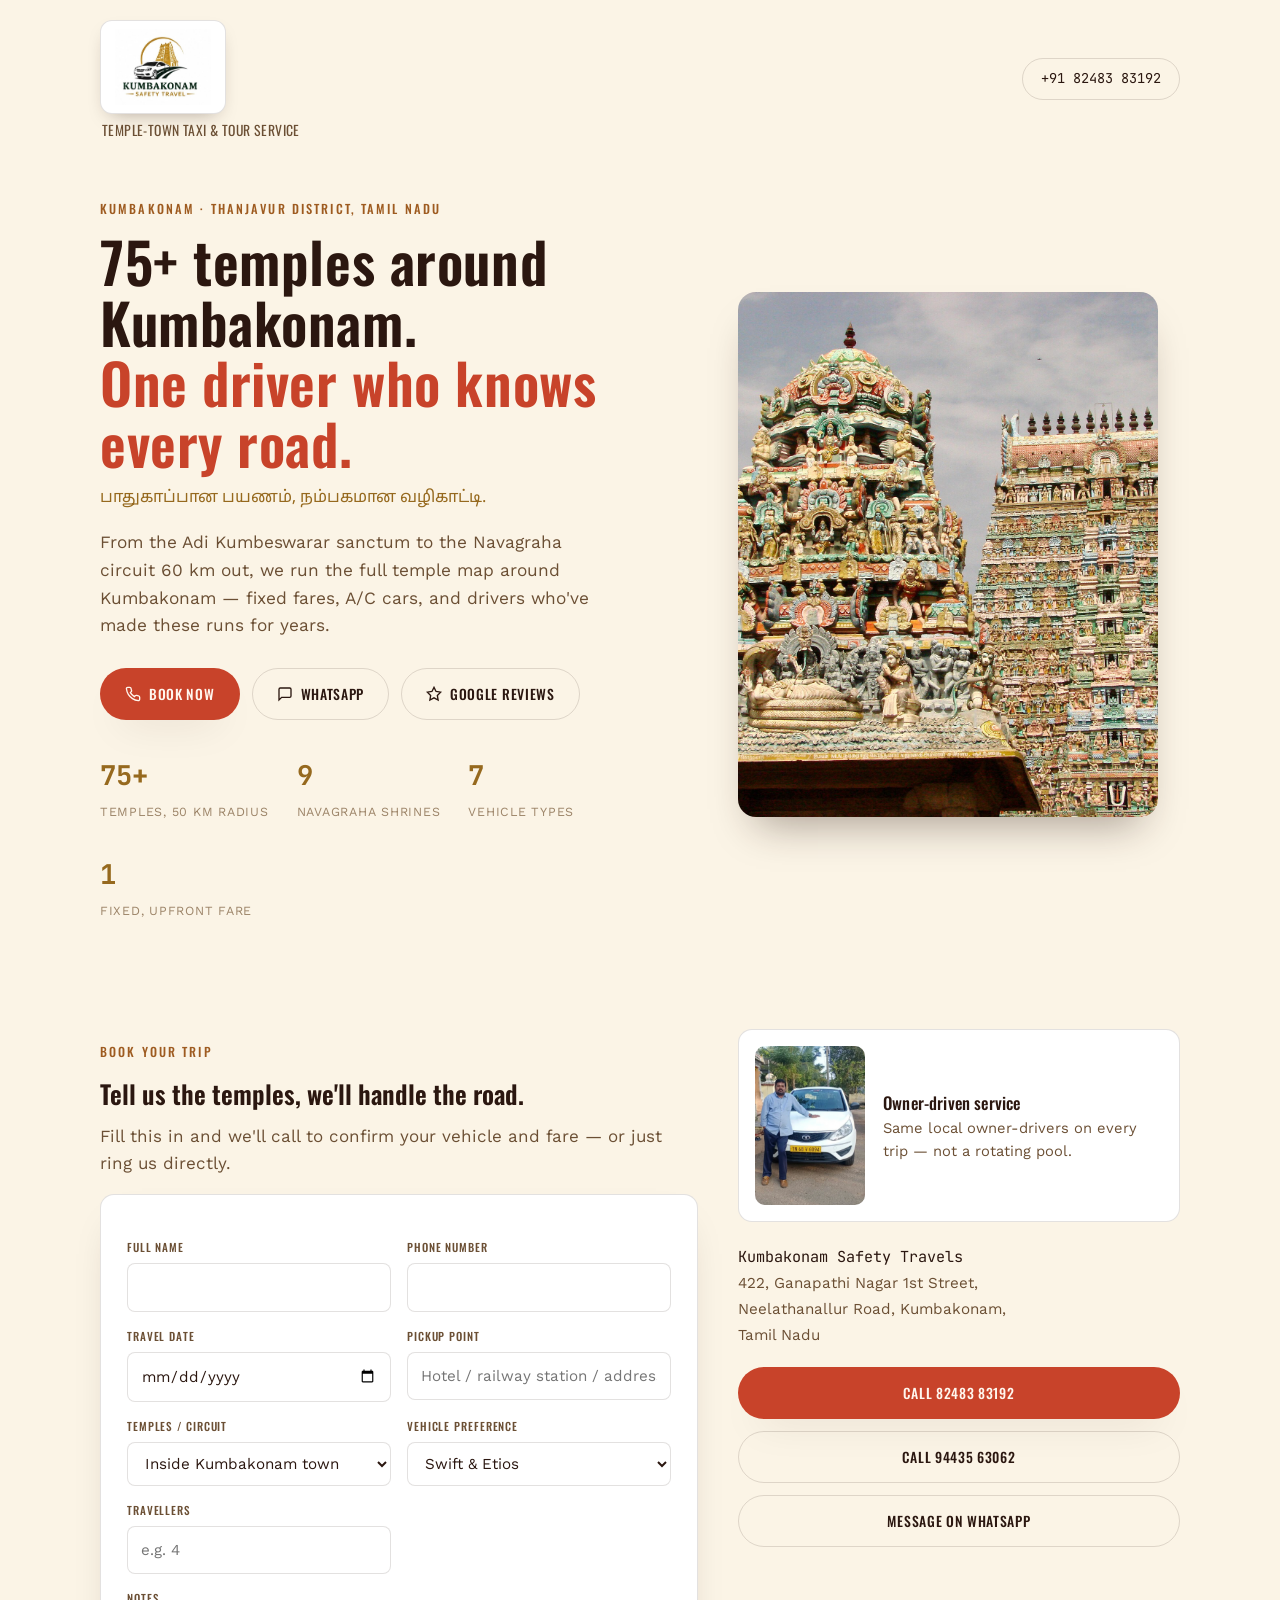
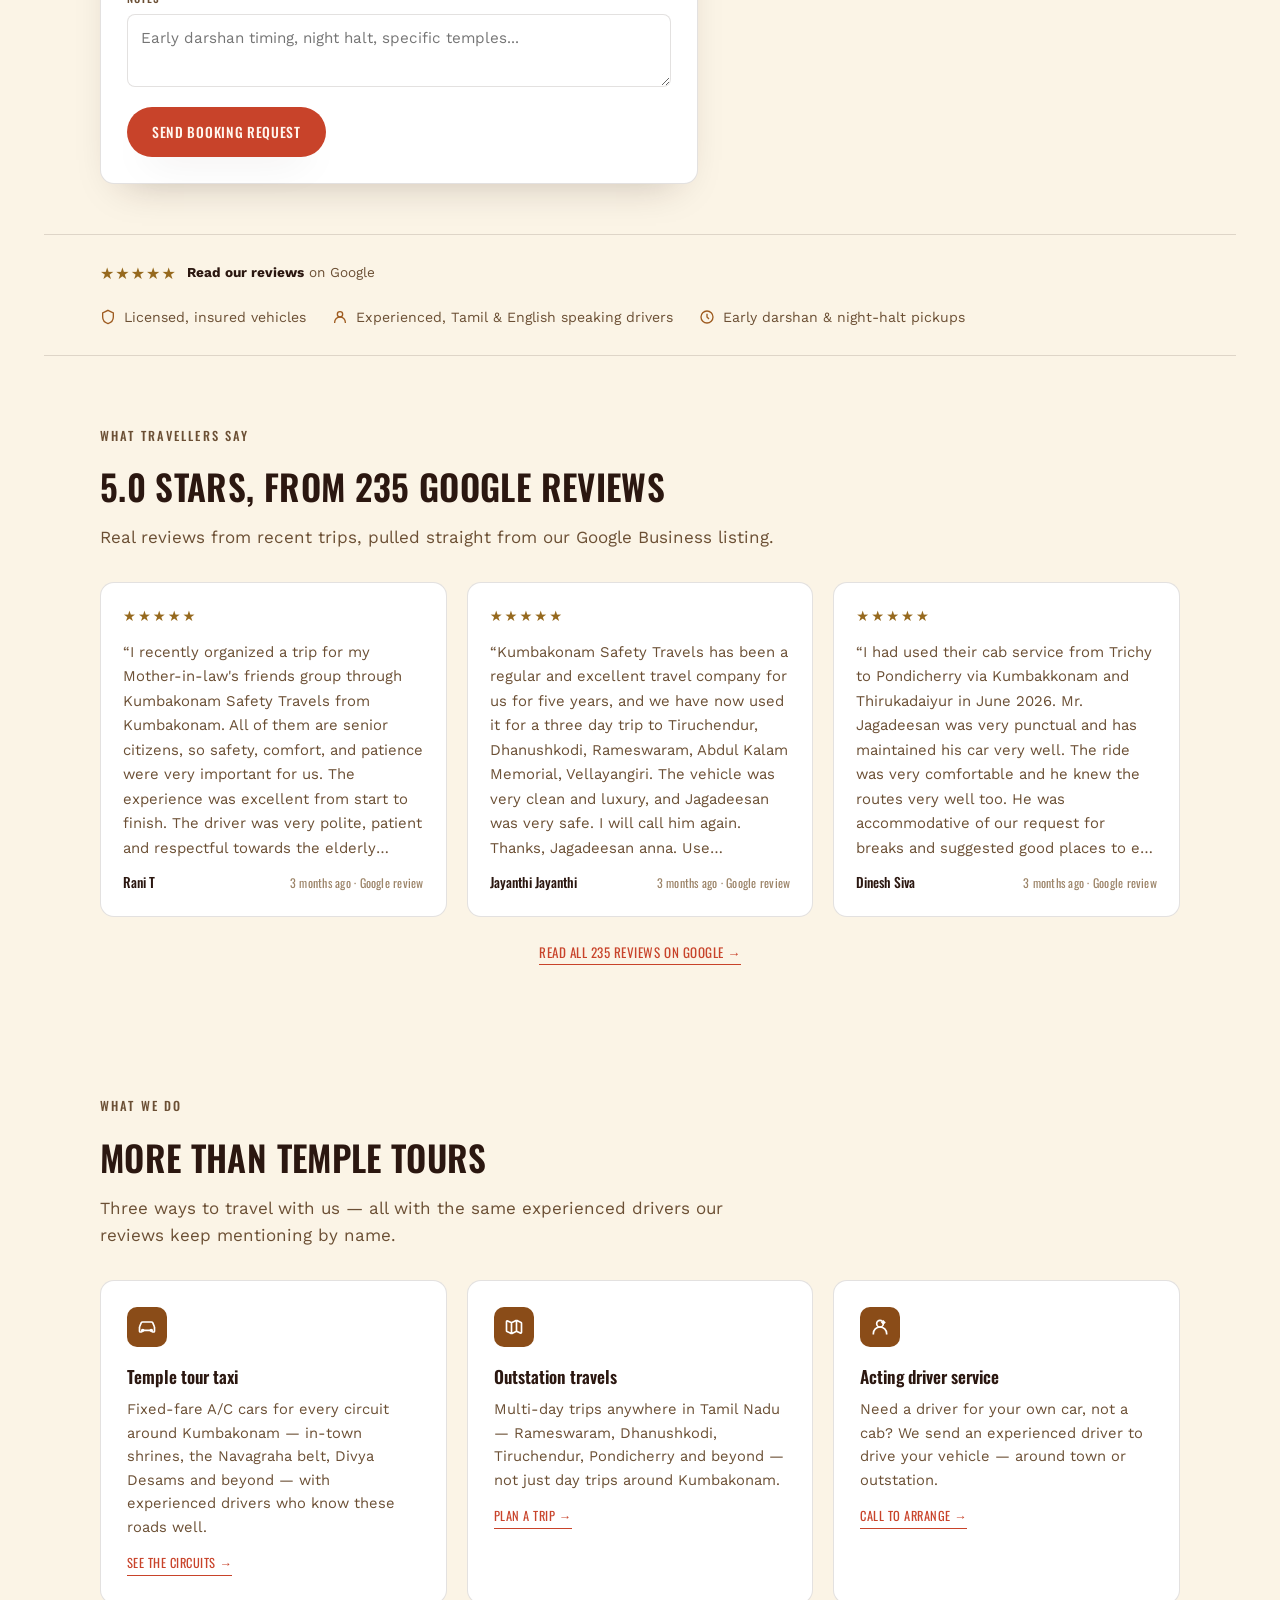
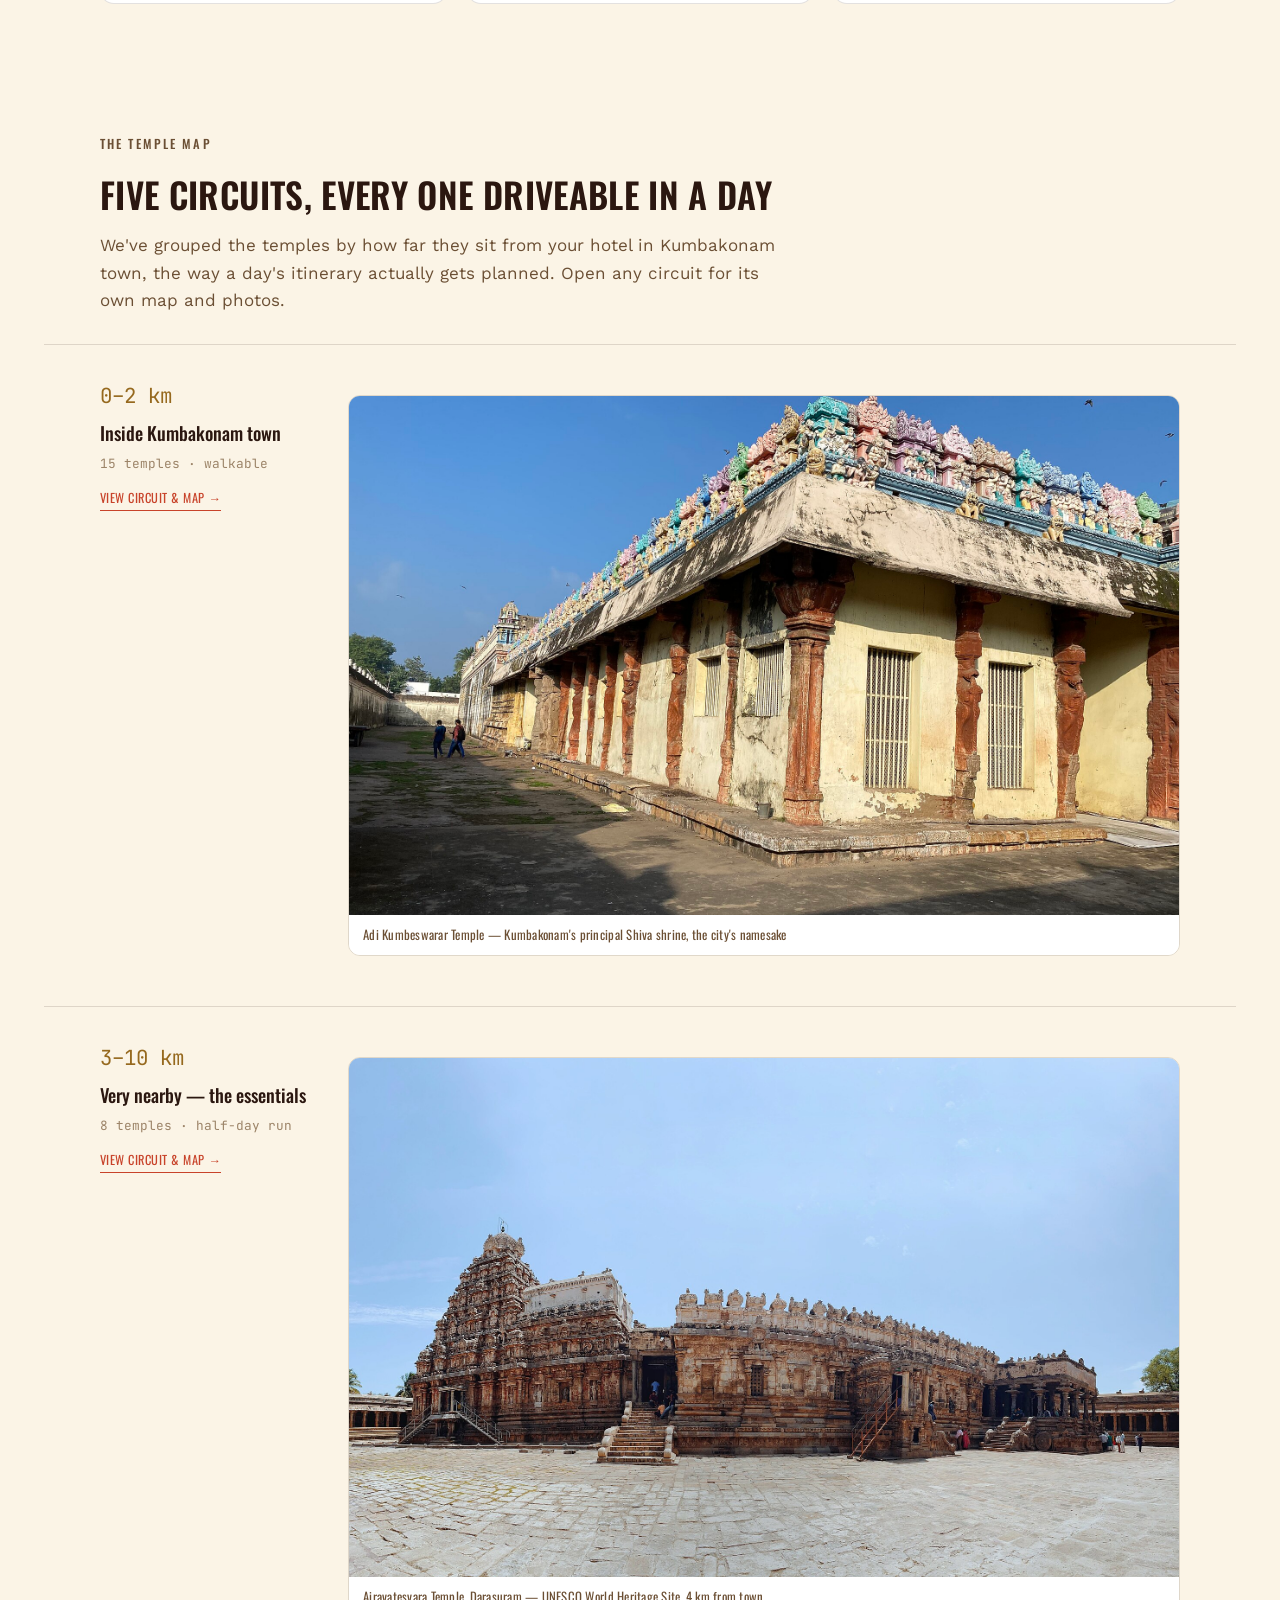
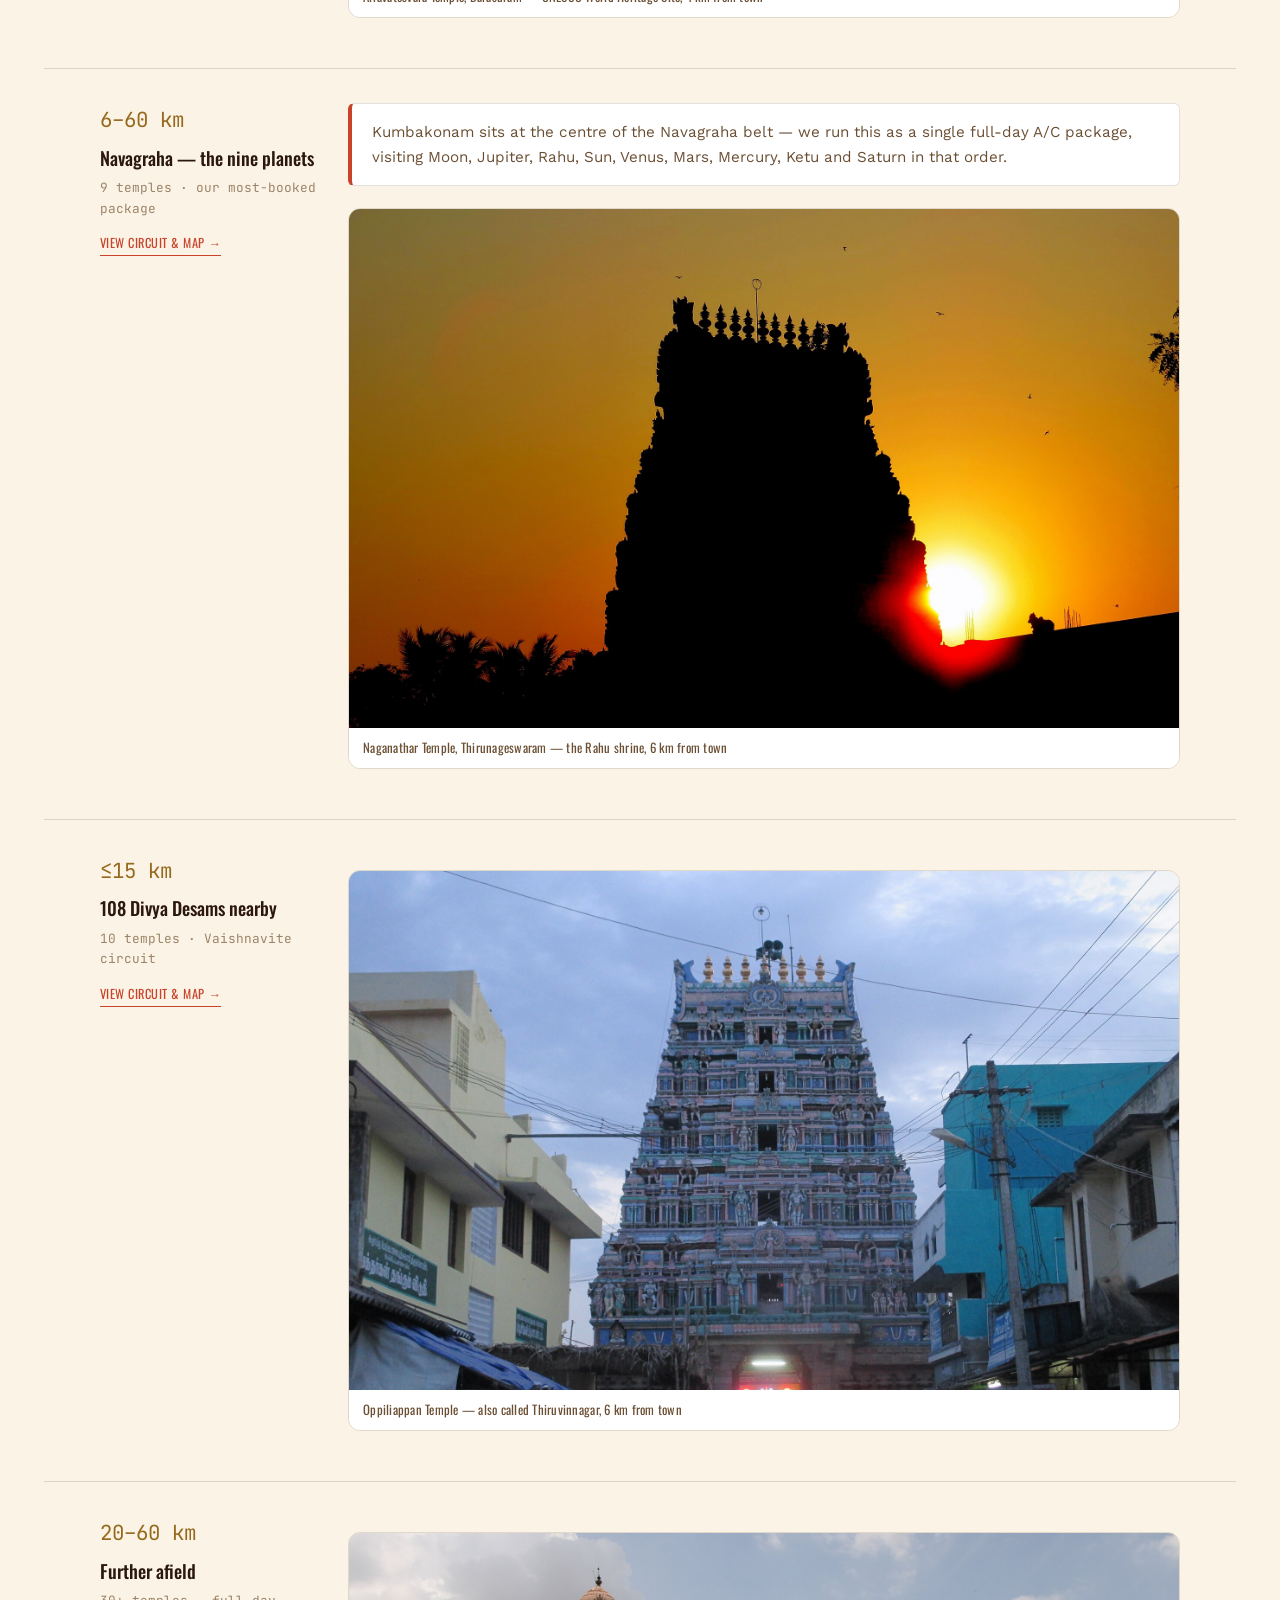
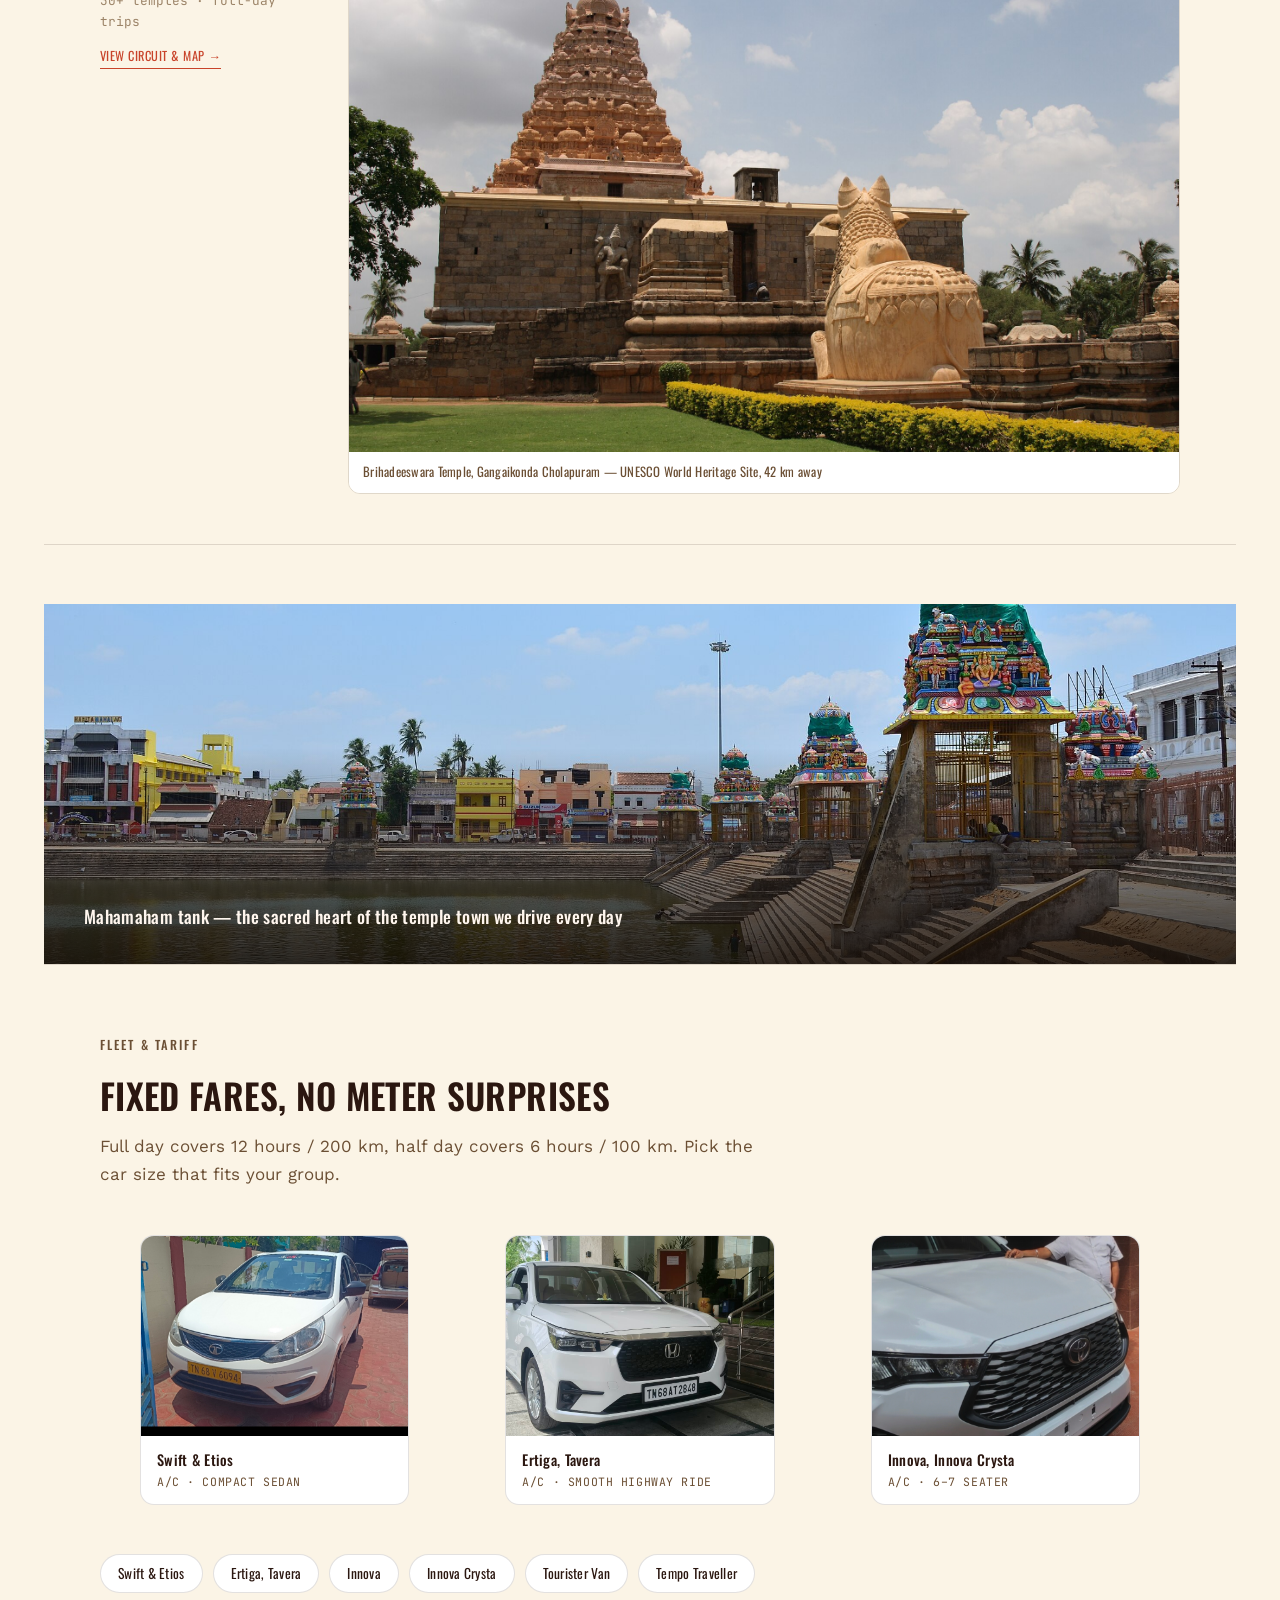
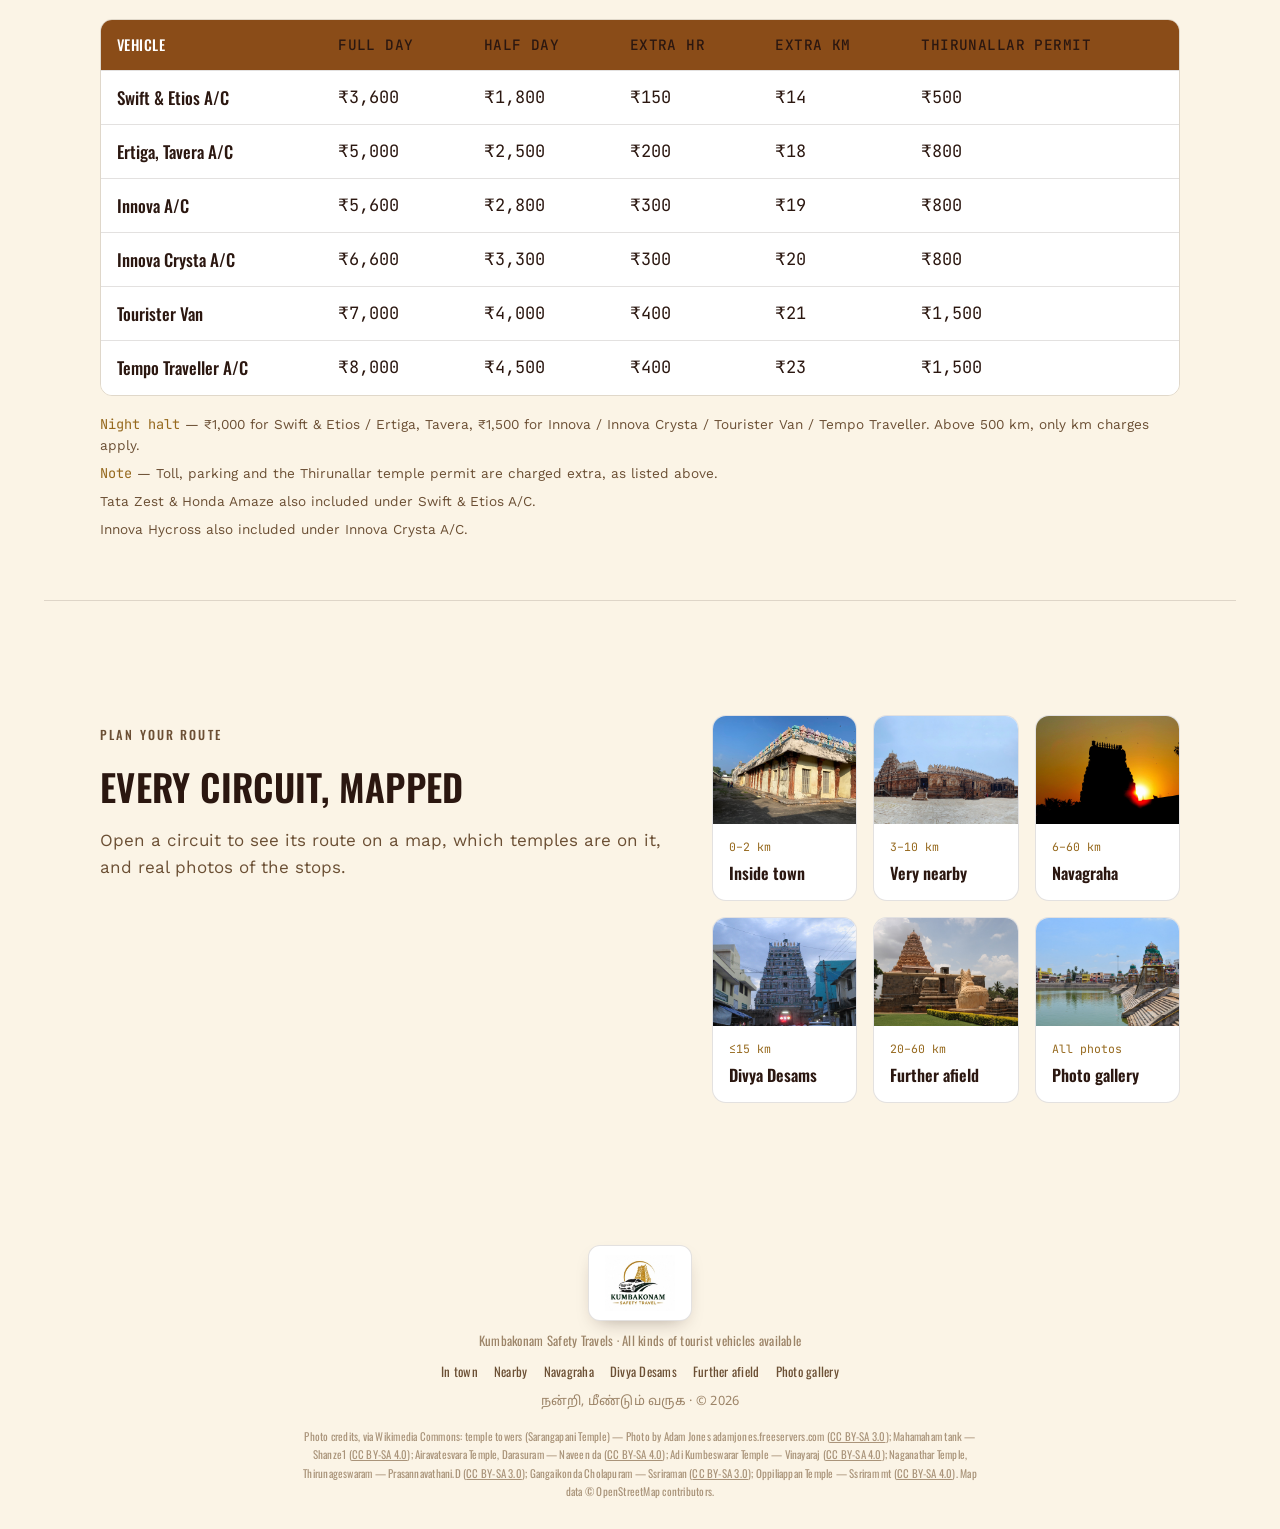
==== commit c834bd7d: "Note Tata Zest/Honda Amaze and Innova Hycross under new tariff categories Co-Authored-By: Claude Son" ====
--- a/index.html
+++ b/index.html
@@ -362,6 +362,8 @@
     <div class="tariff-notes">
       <div><span class="mono">Night halt</span> &mdash; &#8377;1,000 for Swift &amp; Etios / Ertiga, Tavera, &#8377;1,500 for Innova / Innova Crysta / Tourister Van / Tempo Traveller. Above 500 km, only km charges apply.</div>
       <div><span class="mono">Note</span> &mdash; Toll, parking and the Thirunallar temple permit are charged extra, as listed above.</div>
+      <div>Tata Zest &amp; Honda Amaze also included under Swift &amp; Etios A/C.</div>
+      <div>Innova Hycross also included under Innova Crysta A/C.</div>
     </div>
   </section>
 
